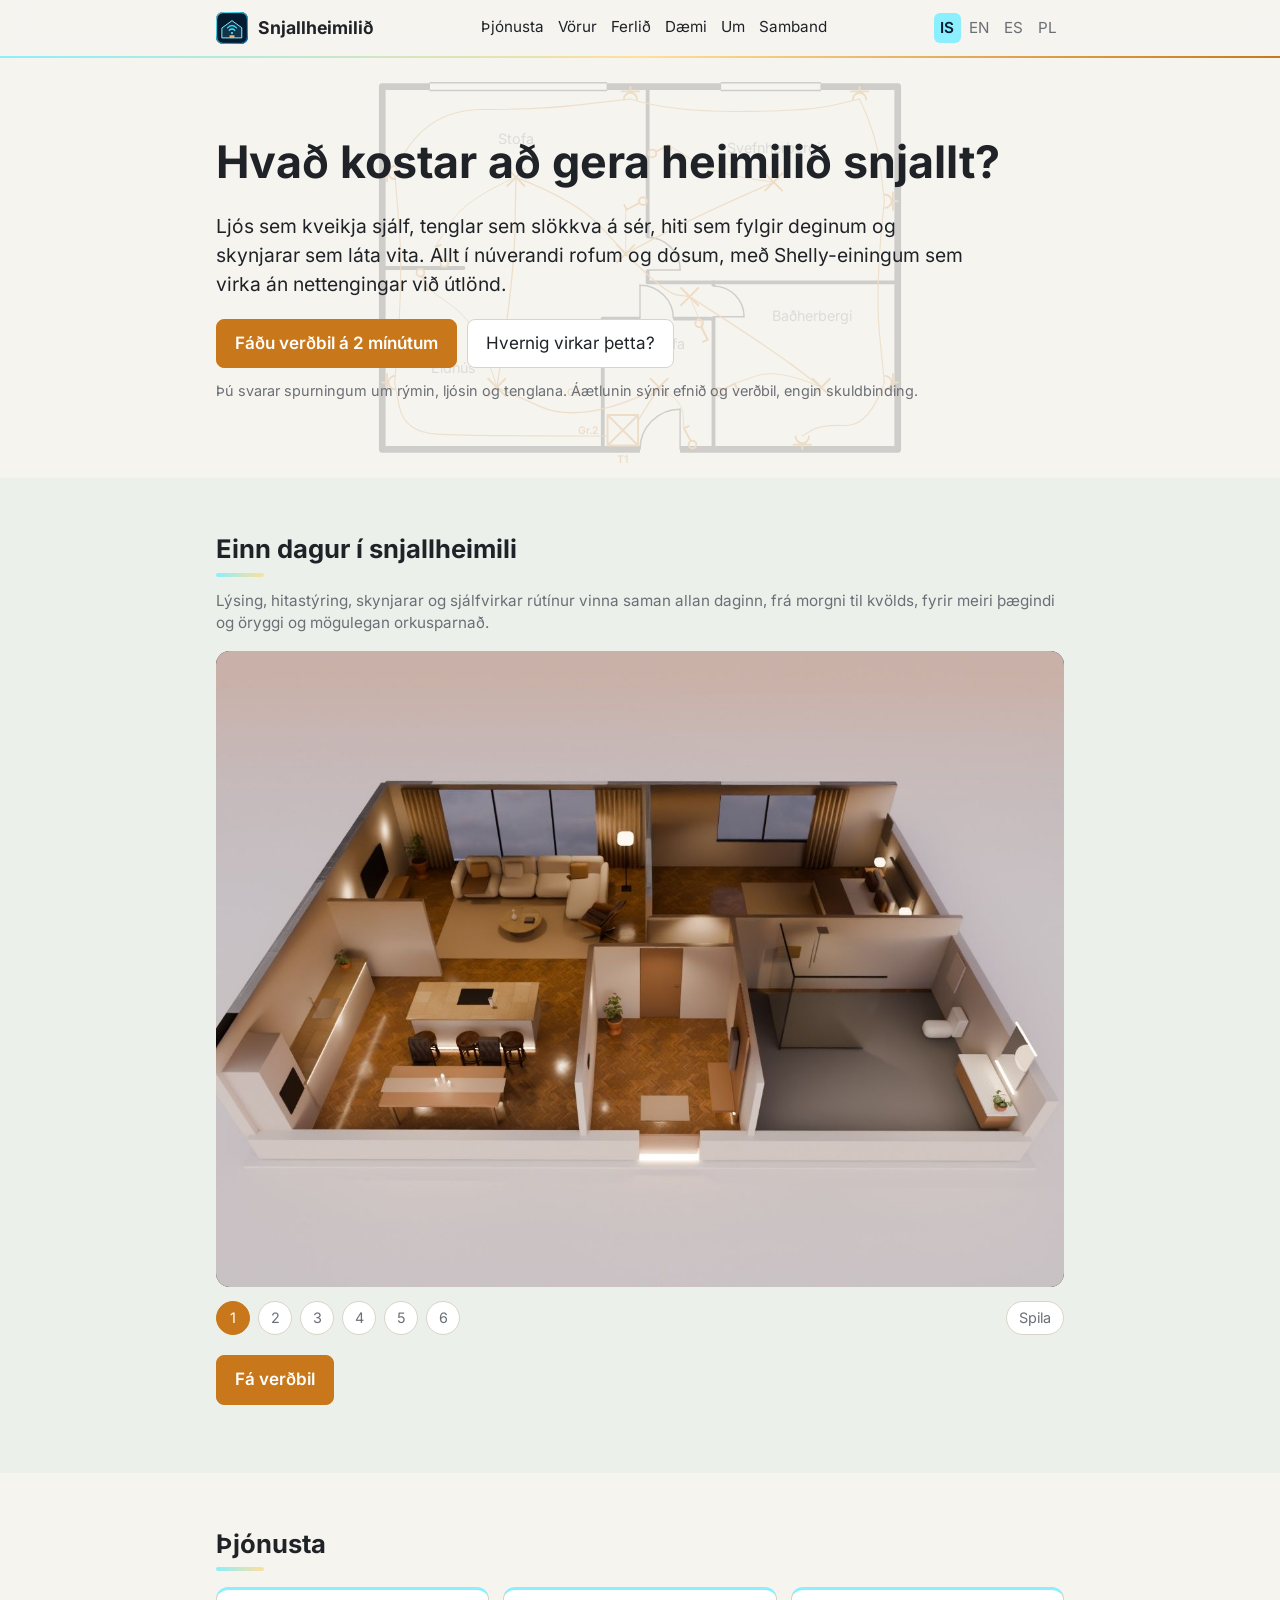
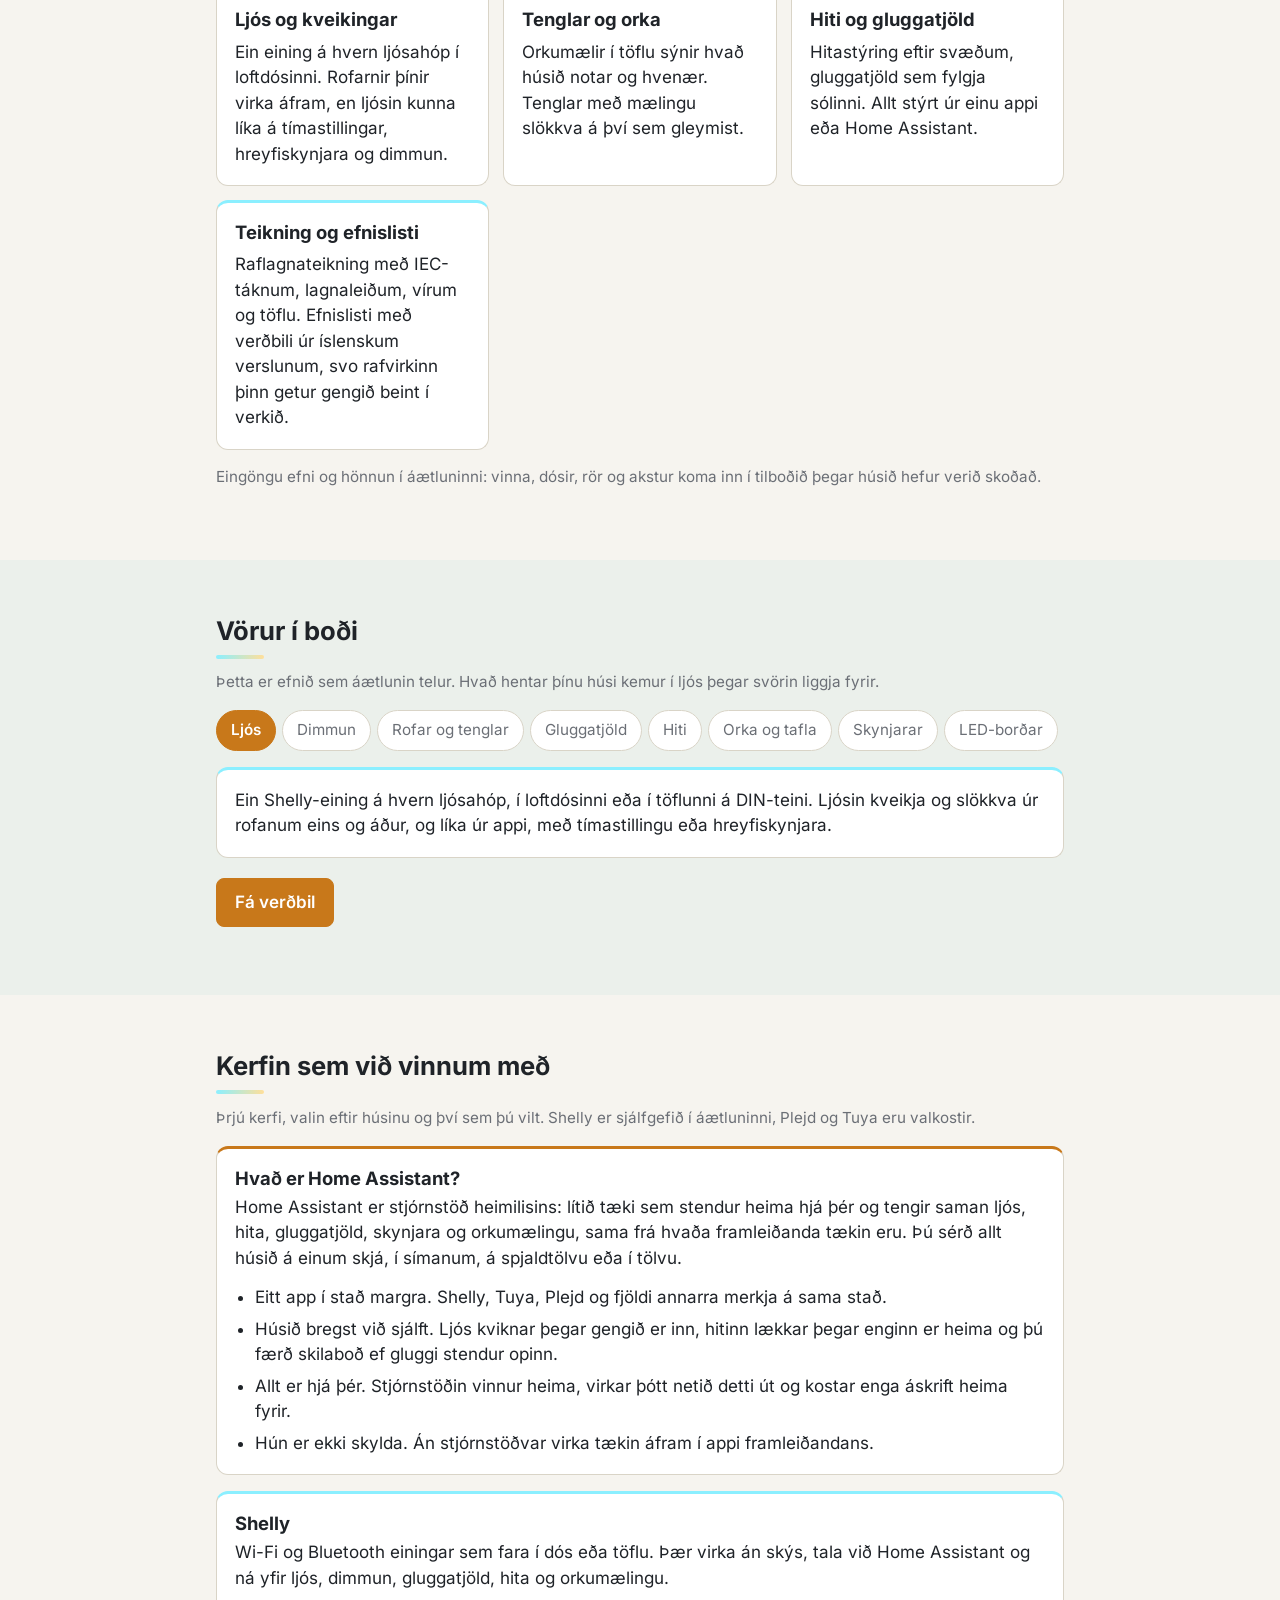
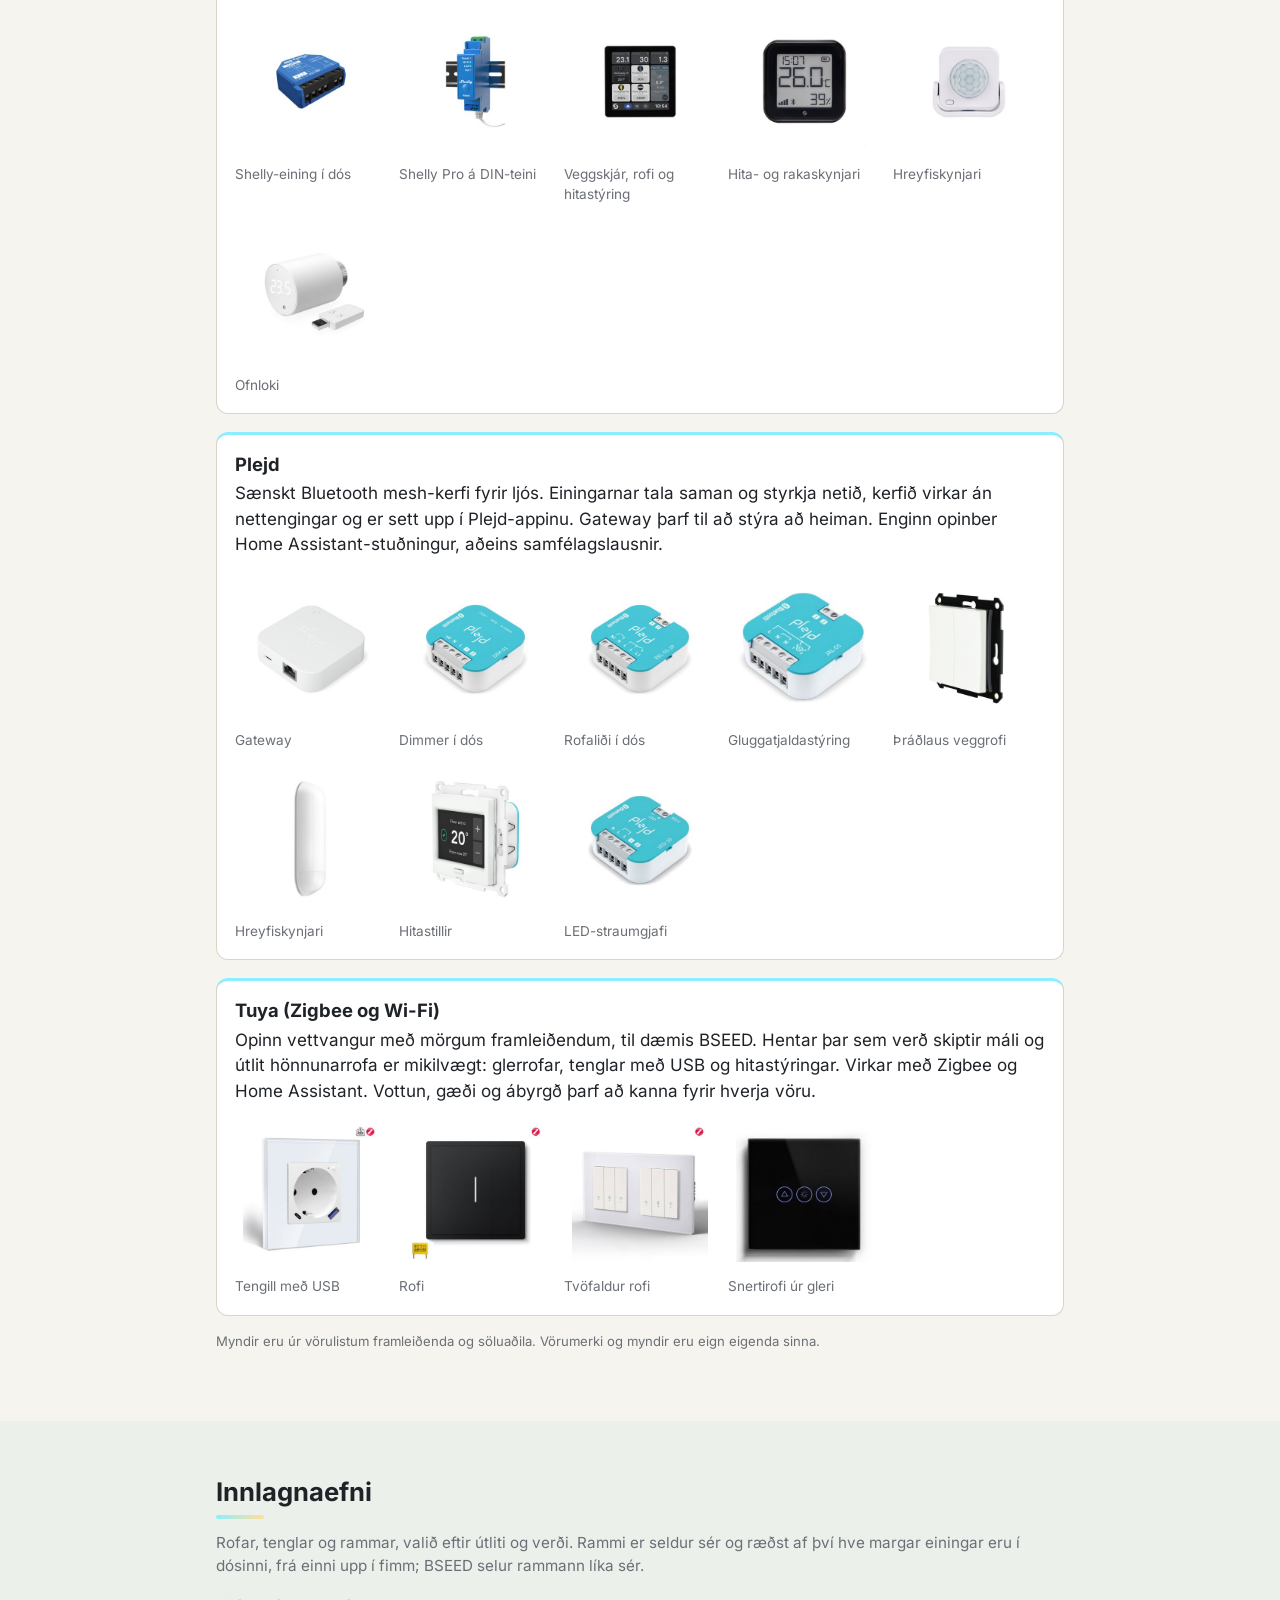
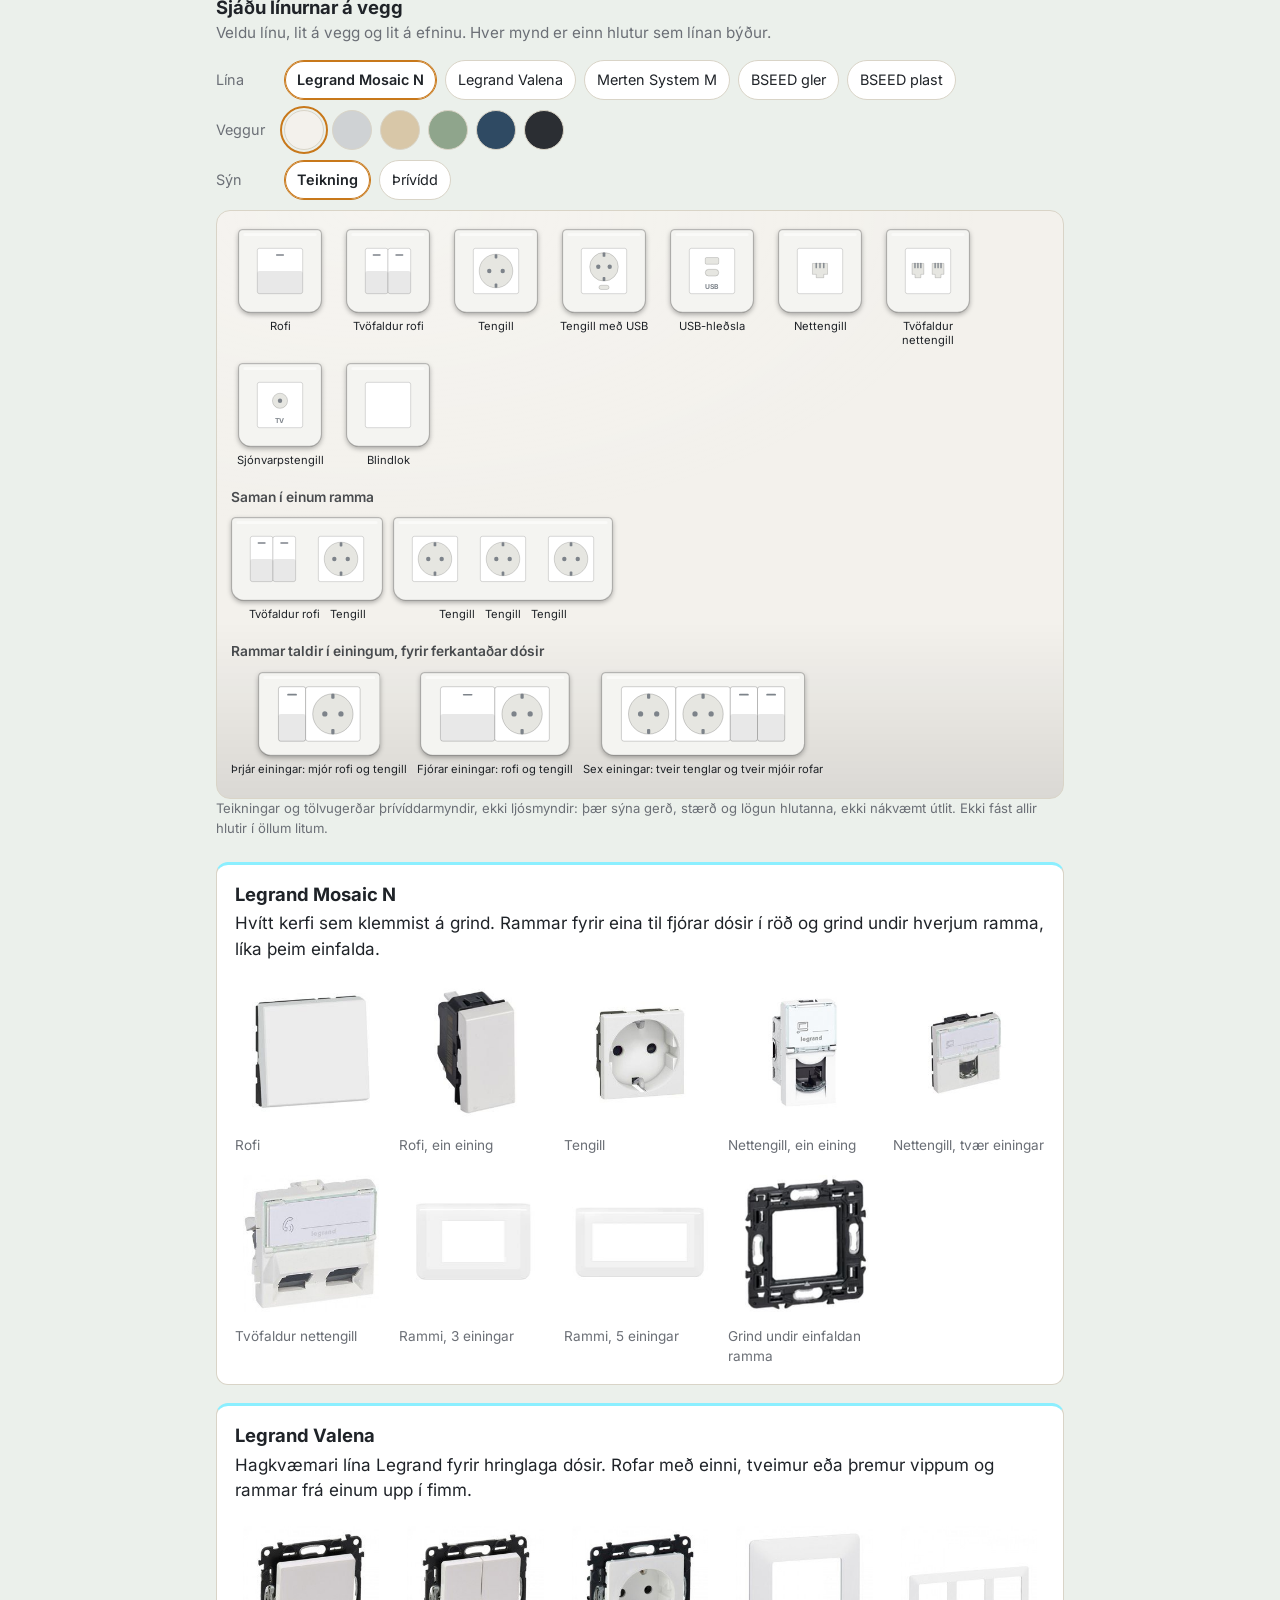
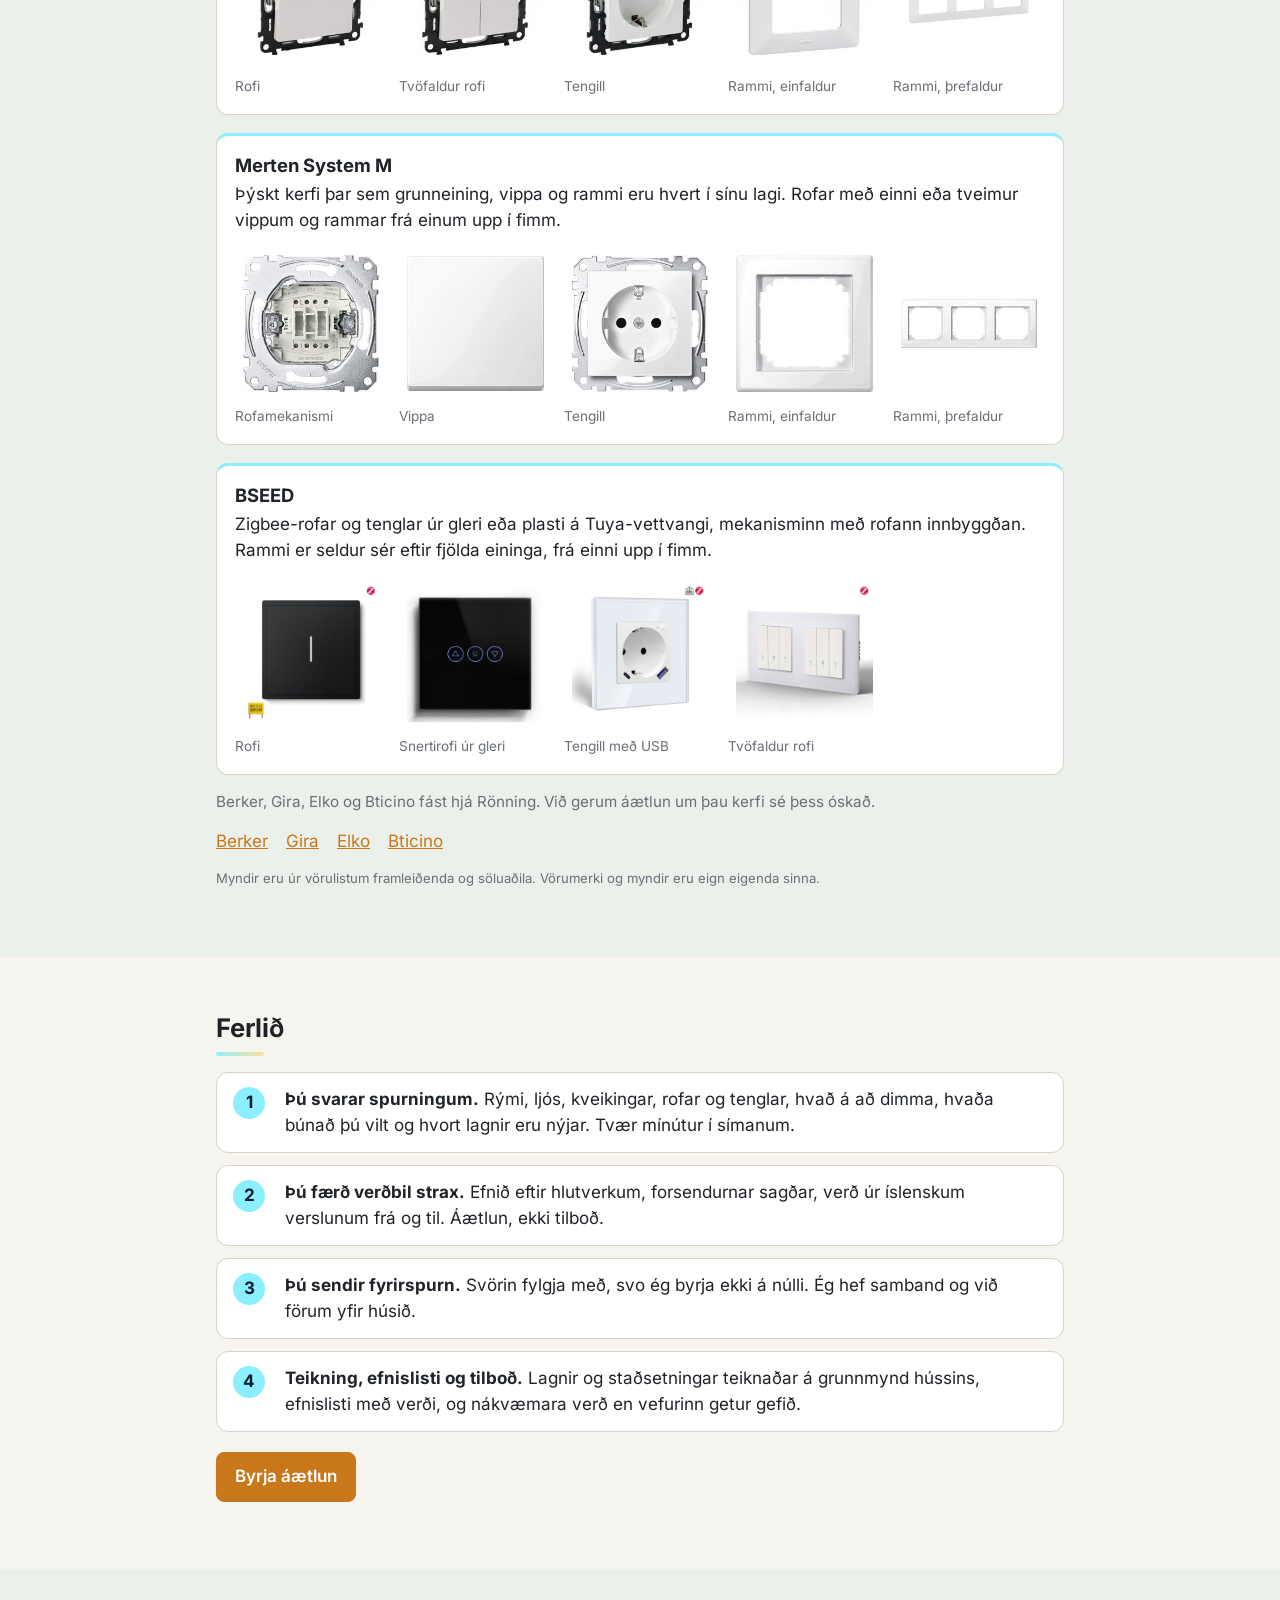
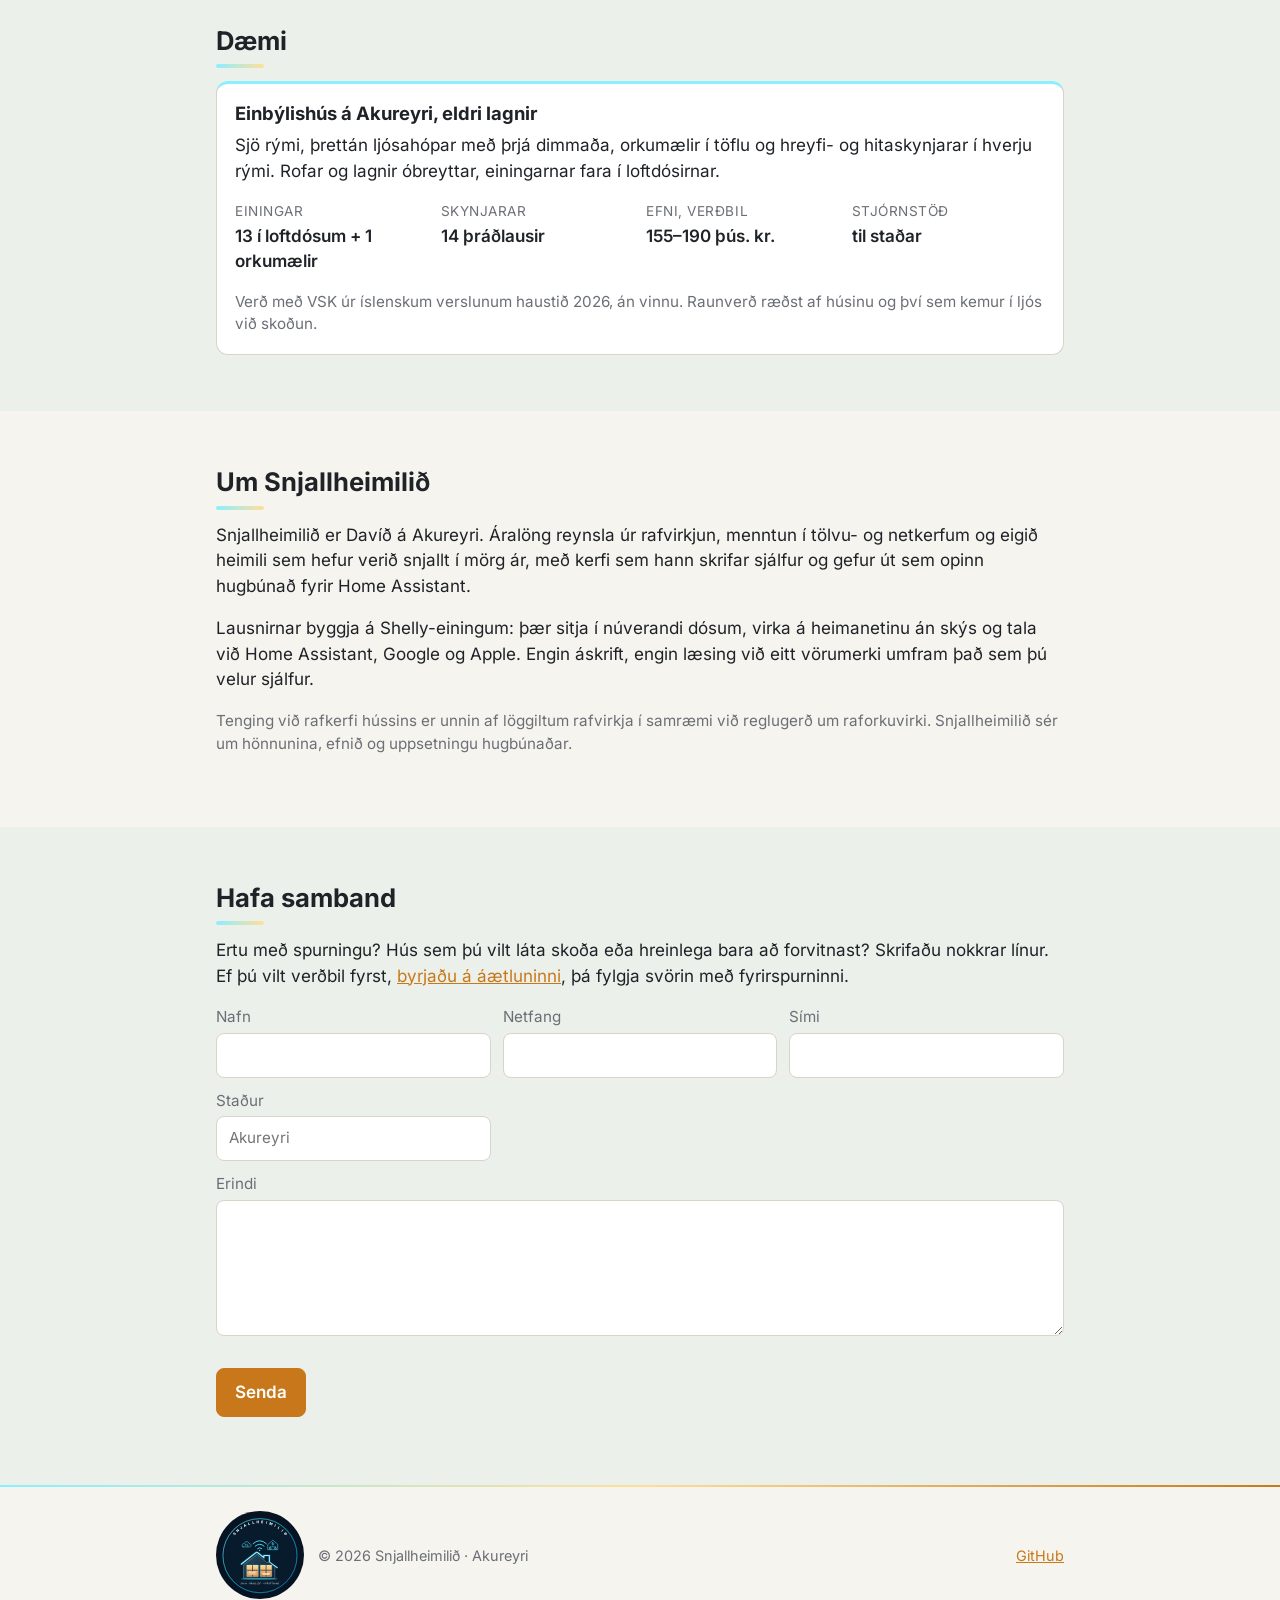
==== index.html @ 7b97df26 "Merge pull request #3 from TheIcelandicguy/feat/home-assistant-og-linur Home Assistant in plain term" ====
<!doctype html>
<html lang="is">
<head>
<meta charset="utf-8">
<meta name="viewport" content="width=device-width, initial-scale=1, viewport-fit=cover">
<title>Snjallheimilið – snjallvæðing heimila á Akureyri</title>
<meta name="description" content="Snjallheimilið: ljós, tenglar, hiti og skynjarar sem vinna saman. Svaraðu nokkrum spurningum og fáðu verðbil á efninu strax; teikning, efnislisti og tilboð á eftir.">
<meta property="og:title" content="Snjallheimilið">
<meta property="og:description" content="Hvað kostar að gera heimilið snjallt? Fáðu verðbil á efninu á tveimur mínútum.">
<meta property="og:type" content="website">
<link rel="alternate" hreflang="is" href="https://xn--snjallheimili-gkb.is/">
<link rel="alternate" hreflang="en" href="https://xn--snjallheimili-gkb.is/en/">
<link rel="alternate" hreflang="es" href="https://xn--snjallheimili-gkb.is/es/">
<link rel="alternate" hreflang="pl" href="https://xn--snjallheimili-gkb.is/pl/">
<link rel="alternate" hreflang="x-default" href="https://xn--snjallheimili-gkb.is/">
<link rel="icon" href="favicon.svg" type="image/svg+xml">
<link rel="apple-touch-icon" href="img/apple-touch-icon.png">
<link rel="preload" href="fonts/inter.woff2" as="font" type="font/woff2" crossorigin>
<link rel="stylesheet" href="site.css">
</head>
<body>
<header class="top">
  <div class="wrap bar">
    <a class="brand" href="#"><img src="favicon.svg" width="32" height="32" alt="">Snjallheimilið</a>
    <nav>
      <a href="#thjonusta">Þjónusta</a>
      <a href="#vorur">Vörur</a>
      <a href="#ferli">Ferlið</a>
      <a href="#daemi">Dæmi</a>
      <a href="#um">Um</a>
      <a href="#samband">Samband</a>
    </nav>
    <nav class="lang" aria-label="Tungumál"><a href="./" lang="is" title="Íslenska">IS</a><a href="en/" lang="en" title="English">EN</a><a href="es/" lang="es" title="Español">ES</a><a href="pl/" lang="pl" title="Polski">PL</a></nav>
  </div>
</header>

<main>
<section class="hero">
  <svg class="intro" viewBox="0 0 600 440" preserveAspectRatio="xMidYMid meet" aria-hidden="true" focusable="false">
    <path class="w o" d="M30 30H570V410H30Z"/>
    <path class="w i" d="M308 30V235"/>
    <path class="w i" d="M308 235H570"/>
    <path class="w i" d="M30 220H115"/>
    <path class="w i" d="M261 410V273"/>
    <path class="w i" d="M261 273H377"/>
    <path class="w i" d="M377 410V235"/>
    <path class="cut" d="M80 30H265"/>
    <path class="win" d="M80 26H265M80 34H265"/>
    <path class="cut" d="M385 30H489"/>
    <path class="win" d="M385 26H489M385 34H489"/>
    <path class="cut" d="M300 410H342"/>
    <path class="door" d="M342 410V368"/>
    <path class="door" d="M342 368A42 42 0 0 0 300 410"/>
    <path class="cut" d="M300 273H335"/>
    <path class="door" d="M300 273V238"/>
    <path class="door" d="M300 238A35 35 0 0 1 335 273"/>
    <path class="cut" d="M308 188V222"/>
    <path class="door" d="M308 222H342"/>
    <path class="door" d="M342 222A34 34 0 0 0 308 188"/>
    <path class="cut" d="M377 239V271"/>
    <path class="door" d="M377 271H409"/>
    <path class="door" d="M409 271A32 32 0 0 0 377 239"/>
    <text class="rn" x="170" y="90">Stofa</text>
    <text class="rn" x="105" y="330">Eldhús</text>
    <text class="rn" x="440" y="100">Svefnherbergi</text>
    <text class="rn" x="480" y="275">Baðherbergi</text>
    <text class="rn" x="318" y="305">Forstofa</text>
    <path class="e" d="M266 374H298V406H266ZM266 374L298 406M298 374L266 406"/>
    <text class="gr" x="282" y="424">T1</text>
    <text class="gr" x="232" y="354">Gr.1</text>
    <path class="run" d="M298 380Q306 366 313 356L320 345"/>
    <path class="e" d="M311 336L329 354M329 336L311 354"/>
    <path class="run s" d="M320 345Q344 358 345 372L346 387"/>
    <path class="e" d="M355 405m-4.05 0a4.05 4.05 0 1 0 8.1 0a4.05 4.05 0 1 0 -8.1 0M353.2 401.4L346.0 387.9L350.9 385.6"/>
    <path class="run" d="M320 345Q240 385 195 365L150 345"/>
    <path class="e" d="M141 336L159 354M159 336L141 354"/>
    <path class="run s" d="M150 345Q132 281 106 262L79 242"/>
    <path class="e" d="M70 225m-4.05 0a4.05 4.05 0 1 0 8.1 0a4.05 4.05 0 1 0 -8.1 0M71.8 228.6L79.0 242.1L74.0 244.3"/>
    <path class="run" d="M150 345Q168 235 169 180L170 125"/>
    <path class="e" d="M161 116L179 134M179 116L161 134"/>
    <path class="run s" d="M170 125Q117 148 102 172L86 197"/>
    <path class="e" d="M95 215m-4.05 0a4.05 4.05 0 1 0 8.1 0a4.05 4.05 0 1 0 -8.1 0M93.2 211.4L86.0 197.9L91.0 195.7"/>
    <path class="run" d="M170 125Q235 150 260 178L285 205"/>
    <path class="e" d="M276 196L294 214M294 196L276 214"/>
    <path class="run s" d="M285 205L285 159"/>
    <path class="e" d="M303 150m-4.05 0a4.05 4.05 0 1 0 8.1 0a4.05 4.05 0 1 0 -8.1 0M299.4 151.8L285.9 159.0L283.6 154.1"/>
    <path class="run" d="M285 205Q335 178 365 164Q395 150 418 140L440 130"/>
    <path class="e" d="M431 121L449 139M449 121L431 139"/>
    <path class="run s" d="M440 130Q380 123 355 107L330 91"/>
    <path class="e" d="M313 100m-4.05 0a4.05 4.05 0 1 0 8.1 0a4.05 4.05 0 1 0 -8.1 0M316.6 98.2L330.1 91.0L332.4 96.0"/>
    <path class="run" d="M285 205Q325 245 338 248L352 250"/>
    <path class="e" d="M343 241L361 259M361 241L343 259"/>
    <path class="run s" d="M352 250L371 295"/>
    <path class="e" d="M362 278m-4.05 0a4.05 4.05 0 1 0 8.1 0a4.05 4.05 0 1 0 -8.1 0M363.8 281.6L371.0 295.1L366.1 297.4"/>
    <path class="run" d="M352 250Q430 300 460 322L490 345"/>
    <path class="e" d="M481 336L499 354M499 336L481 354"/>
    <path class="run s" d="M490 345Q445 325 422 333L399 341"/>
    <path class="e" d="M382 350m-4.05 0a4.05 4.05 0 1 0 8.1 0a4.05 4.05 0 1 0 -8.1 0M385.6 348.2L399.1 341.0L401.4 345.9"/>
    <text class="gr" x="246" y="394">Gr.2</text>
    <path class="run k" d="M266 396Q120 396 87 394Q54 392 48 366L43 340"/>
    <path class="e" d="M30 340L35 340M35.0 330.9L35.0 349.1M43.4 333.0A7 7 0 0 0 43.4 347.0"/>
    <path class="run k" d="M43 340Q52 240 48 180L43 120"/>
    <path class="e" d="M30 120L35 120M35.0 110.9L35.0 129.1M43.4 113.0A7 7 0 0 0 43.4 127.0"/>
    <path class="run k" d="M43 120Q70 54 135 54Q200 54 245 48L290 43"/>
    <path class="e" d="M290 30L290 35M299.1 35.0L280.9 35.0M297.0 43.4A7 7 0 0 0 283.0 43.4"/>
    <path class="run k" d="M290 43Q330 56 400 56Q470 56 500 50L530 43"/>
    <path class="e" d="M530 30L530 35M539.1 35.0L520.9 35.0M537.0 43.4A7 7 0 0 0 523.0 43.4"/>
    <path class="run k" d="M530 43Q548 80 552 115L556 150"/>
    <path class="e" d="M570 150L565 150M565.0 159.1L565.0 140.9M556.6 157.0A7 7 0 0 0 556.6 143.0"/>
    <path class="run k" d="M556 150Q546 240 551 290L556 340"/>
    <path class="e" d="M570 340L565 340M565.0 349.1L565.0 330.9M556.6 347.0A7 7 0 0 0 556.6 333.0"/>
    <path class="run k" d="M556 340Q540 386 515 385Q490 384 480 390L470 396"/>
    <path class="e" d="M470 410L470 405M460.9 405.0L479.1 405.0M463.0 396.6A7 7 0 0 0 477.0 396.6"/>
  </svg>
  <div class="wrap">
    <h1>Hvað kostar að gera heimilið snjallt?</h1>
    <p class="lede">Ljós sem kveikja sjálf, tenglar sem slökkva á sér, hiti sem fylgir deginum og skynjarar sem láta vita. Allt í núverandi rofum og dósum, með Shelly-einingum sem virka án nettengingar við útlönd.</p>
    <div class="cta">
      <a class="btn primary" data-aetlun href="#">Fáðu verðbil á 2 mínútum</a>
      <a class="btn" href="#dagur">Hvernig virkar þetta?</a>
    </div>
    <p class="fine">Þú svarar spurningum um rýmin, ljósin og tenglana. Áætlunin sýnir efnið og verðbil, engin skuldbinding.</p>
  </div>
</section>

<section id="dagur" class="alt">
  <div class="wrap">
    <h2>Einn dagur í snjallheimili</h2>
    <p class="muted">Lýsing, hitastýring, skynjarar og sjálfvirkar rútínur vinna saman allan daginn, frá morgni til kvölds, fyrir meiri þægindi og öryggi og mögulegan orkusparnað.</p>
    <div class="dagur">
      <video src="video/einn-dagur.mp4" poster="img/einn-dagur.jpg" width="1280" height="960" muted playsinline loop preload="metadata" aria-label="Stutt mynd af einum degi í snjallheimili: vekjaraklukkan hringir og ljósið í eldhúsinu kviknar, öll ljós slokkna þegar farið er út, gólfhitinn heldur hitanum í kuldanum, ljósin kvikna þegar komið er heim, stofan dimmast um kvöldið og vatnsskynjarinn vakir um nóttina."></video>
      <p class="dline" hidden><b></b> <span></span></p>
      <div class="dots" aria-label="Senur">
        <button type="button" data-go="0" aria-label="Vekjaraklukkan hringir">1</button><button type="button" data-go="13" aria-label="Farið út">2</button><button type="button" data-go="26" aria-label="Enginn heima">3</button><button type="button" data-go="36" aria-label="Komið heim">4</button><button type="button" data-go="46" aria-label="Kvöldið kemur">5</button><button type="button" data-go="55" aria-label="Nóttin">6</button>
        <button type="button" class="play" data-play>Spila</button>
      </div>
    </div>
    <div class="cta"><a class="btn primary" data-aetlun href="#">Fá verðbil</a></div>
  </div>
</section>

<section id="thjonusta">
  <div class="wrap">
    <h2>Þjónusta</h2>
    <div class="cards">
      <article class="card">
        <h3>Ljós og kveikingar</h3>
        <p>Ein eining á hvern ljósahóp í loftdósinni. Rofarnir þínir virka áfram, en ljósin kunna líka á tímastillingar, hreyfiskynjara og dimmun.</p>
      </article>
      <article class="card">
        <h3>Tenglar og orka</h3>
        <p>Orkumælir í töflu sýnir hvað húsið notar og hvenær. Tenglar með mælingu slökkva á því sem gleymist.</p>
      </article>
      <article class="card">
        <h3>Hiti og gluggatjöld</h3>
        <p>Hitastýring eftir svæðum, gluggatjöld sem fylgja sólinni. Allt stýrt úr einu appi eða Home Assistant.</p>
      </article>
      <article class="card">
        <h3>Teikning og efnislisti</h3>
        <p>Raflagnateikning með IEC-táknum, lagnaleiðum, vírum og töflu. Efnislisti með verðbili úr íslenskum verslunum, svo rafvirkinn þinn getur gengið beint í verkið.</p>
      </article>
    </div>
    <p class="muted">Eingöngu efni og hönnun í áætluninni: vinna, dósir, rör og akstur koma inn í tilboðið þegar húsið hefur verið skoðað.</p>
  </div>
</section>

<section id="vorur" class="alt">
  <div class="wrap">
    <h2>Vörur í boði</h2>
    <p class="muted">Þetta er efnið sem áætlunin telur. Hvað hentar þínu húsi kemur í ljós þegar svörin liggja fyrir.</p>
    <div class="vtabs">
      <div class="tablist" role="tablist" aria-label="Vöruflokkar"><button type="button" role="tab" id="t-ljos" aria-controls="p-ljos" aria-selected="true">Ljós</button><button type="button" role="tab" id="t-dimmun" aria-controls="p-dimmun">Dimmun</button><button type="button" role="tab" id="t-rofar" aria-controls="p-rofar">Rofar og tenglar</button><button type="button" role="tab" id="t-gluggatjold" aria-controls="p-gluggatjold">Gluggatjöld</button><button type="button" role="tab" id="t-hiti" aria-controls="p-hiti">Hiti</button><button type="button" role="tab" id="t-orka" aria-controls="p-orka">Orka og tafla</button><button type="button" role="tab" id="t-skynjarar" aria-controls="p-skynjarar">Skynjarar</button><button type="button" role="tab" id="t-led" aria-controls="p-led">LED-borðar</button><button type="button" role="tab" id="t-stjorn" aria-controls="p-stjorn">Stjórnstöð</button></div>
      <div role="tabpanel" id="p-ljos" aria-labelledby="t-ljos" class="panel"><p>Ein Shelly-eining á hvern ljósahóp, í loftdósinni eða í töflunni á DIN-teini. Ljósin kveikja og slökkva úr rofanum eins og áður, og líka úr appi, með tímastillingu eða hreyfiskynjara.</p></div>
      <div role="tabpanel" id="p-dimmun" aria-labelledby="t-dimmun" class="panel"><p>Dimmer fyrir hvern dimmaðan ljósahóp, í loftdósinni, eða í töflunni þar sem tveir hópar deila einni einingu. Venjulegur vippurofi kveikir og slekkur aðeins, svo á dimmuðum hópum kemur þrýstirofi með gorm: haldið inni dimmar.</p></div>
      <div role="tabpanel" id="p-rofar" aria-labelledby="t-rofar" class="panel"><p>Núverandi rofar og tenglar eru notaðir áfram þar sem það hentar. Nýir rofar og tenglar eru vandaðir hönnunarrofar með vippu og ramma. Þráðlaus hnappur eða Shelly i4 í rofadósinni kveikir án aukavírs.</p></div>
      <div role="tabpanel" id="p-gluggatjold" aria-labelledby="t-gluggatjold" class="panel"><p>Ein eining á hvern glugga með mótor. Tjöldin hreyfast eftir tíma eða senu og má líka stjórna í appinu.</p></div>
      <div role="tabpanel" id="p-hiti" aria-labelledby="t-hiti" class="panel"><p>Ein eining á hvert hitasvæði, ofna eða gólfhita, og hitastýring á hverju svæði: Bluetooth hita- og rakaskynjari, eða Shelly-skjár á vegg sem er bæði rofi og hitastýring.</p></div>
      <div role="tabpanel" id="p-orka" aria-labelledby="t-orka" class="panel"><p>Orkumælir í töflu sýnir notkun hússins. Í töflunni geta líka verið Shelly Pro-einingar á DIN-teini og snjöll sjálfvör, sem má slökkva á úr fjarska og sýna álagið. Eitt sjálfvar er talið á hverja grein.</p></div>
      <div role="tabpanel" id="p-skynjarar" aria-labelledby="t-skynjarar" class="panel"><p>Hreyfi-, hita- og rakaskynjarar í rýmum og skynjarar á útihurðum. Þeir eru þráðlausir, tala Bluetooth við næstu Shelly-einingu eða Bluetooth-gátt.</p></div>
      <div role="tabpanel" id="p-led" aria-labelledby="t-led" class="panel"><p>COB-borðar í RGB, RGB með stillanlegu hvítu eða stillanlegu hvítu (CCT), með spenni og stýringu sem ræður við litina. Borðarnir eru teiknaðir sem línuleg ljós á grunnmyndinni og taldir á metra.</p></div>
      <div role="tabpanel" id="p-stjorn" aria-labelledby="t-stjorn" class="panel"><p>Home Assistant, ýmist sem lítil stjórnstöð eða lítil tölva, ef þú vilt allt á einum stað. Án stjórnstöðvar virka einingarnar í Shelly-appinu.</p></div>
    </div>
    <div class="cta"><a class="btn primary" data-aetlun href="#">Fá verðbil</a></div>
  </div>
</section>

<section id="kerfi">
  <div class="wrap">
    <h2>Kerfin sem við vinnum með</h2>
    <p class="muted">Þrjú kerfi, valin eftir húsinu og því sem þú vilt. Shelly er sjálfgefið í áætluninni, Plejd og Tuya eru valkostir.</p>
    <div class="sys ha" id="home-assistant"><h3>Hvað er Home Assistant?</h3><p>Home Assistant er stjórnstöð heimilisins: lítið tæki sem stendur heima hjá þér og tengir saman ljós, hita, gluggatjöld, skynjara og orkumælingu, sama frá hvaða framleiðanda tækin eru. Þú sérð allt húsið á einum skjá, í símanum, á spjaldtölvu eða í tölvu.</p><ul class="points"><li>Eitt app í stað margra. Shelly, Tuya, Plejd og fjöldi annarra merkja á sama stað.</li><li>Húsið bregst við sjálft. Ljós kviknar þegar gengið er inn, hitinn lækkar þegar enginn er heima og þú færð skilaboð ef gluggi stendur opinn.</li><li>Allt er hjá þér. Stjórnstöðin vinnur heima, virkar þótt netið detti út og kostar enga áskrift heima fyrir.</li><li>Hún er ekki skylda. Án stjórnstöðvar virka tækin áfram í appi framleiðandans.</li></ul></div>
    <div class="systems">
    <div class="sys"><h3>Shelly</h3><p>Wi-Fi og Bluetooth einingar sem fara í dós eða töflu. Þær virka án skýs, tala við Home Assistant og ná yfir ljós, dimmun, gluggatjöld, hita og orkumælingu.</p><div class="pgrid"><figure class="pfig"><div class="pimg"><img src="img/products/shelly/relay.jpg" width="180" height="180" loading="lazy" alt="Shelly-eining í dós"></div><figcaption>Shelly-eining í dós</figcaption></figure><figure class="pfig"><div class="pimg"><img src="img/products/shelly/pro.jpg" width="180" height="180" loading="lazy" alt="Shelly Pro á DIN-teini"></div><figcaption>Shelly Pro á DIN-teini</figcaption></figure><figure class="pfig"><div class="pimg"><img src="img/products/shelly/display.jpg" width="180" height="180" loading="lazy" alt="Veggskjár, rofi og hitastýring"></div><figcaption>Veggskjár, rofi og hitastýring</figcaption></figure><figure class="pfig"><div class="pimg"><img src="img/products/shelly/ht.jpg" width="180" height="180" loading="lazy" alt="Hita- og rakaskynjari"></div><figcaption>Hita- og rakaskynjari</figcaption></figure><figure class="pfig"><div class="pimg"><img src="img/products/shelly/motion.jpg" width="180" height="180" loading="lazy" alt="Hreyfiskynjari"></div><figcaption>Hreyfiskynjari</figcaption></figure><figure class="pfig"><div class="pimg"><img src="img/products/shelly/trv.jpg" width="180" height="180" loading="lazy" alt="Ofnloki"></div><figcaption>Ofnloki</figcaption></figure></div></div>
    <div class="sys"><h3>Plejd</h3><p>Sænskt Bluetooth mesh-kerfi fyrir ljós. Einingarnar tala saman og styrkja netið, kerfið virkar án nettengingar og er sett upp í Plejd-appinu. Gateway þarf til að stýra að heiman. Enginn opinber Home Assistant-stuðningur, aðeins samfélagslausnir.</p><div class="pgrid"><figure class="pfig"><div class="pimg"><img src="img/products/plejd/gwy.jpg" width="180" height="180" loading="lazy" alt="Gateway"></div><figcaption>Gateway</figcaption></figure><figure class="pfig"><div class="pimg"><img src="img/products/plejd/dim.jpg" width="180" height="180" loading="lazy" alt="Dimmer í dós"></div><figcaption>Dimmer í dós</figcaption></figure><figure class="pfig"><div class="pimg"><img src="img/products/plejd/rel.jpg" width="180" height="180" loading="lazy" alt="Rofaliði í dós"></div><figcaption>Rofaliði í dós</figcaption></figure><figure class="pfig"><div class="pimg"><img src="img/products/plejd/jal.jpg" width="180" height="180" loading="lazy" alt="Gluggatjaldastýring"></div><figcaption>Gluggatjaldastýring</figcaption></figure><figure class="pfig"><div class="pimg"><img src="img/products/plejd/wph.jpg" width="180" height="180" loading="lazy" alt="Þráðlaus veggrofi"></div><figcaption>Þráðlaus veggrofi</figcaption></figure><figure class="pfig"><div class="pimg"><img src="img/products/plejd/wms.jpg" width="180" height="180" loading="lazy" alt="Hreyfiskynjari"></div><figcaption>Hreyfiskynjari</figcaption></figure><figure class="pfig"><div class="pimg"><img src="img/products/plejd/trm.jpg" width="180" height="180" loading="lazy" alt="Hitastillir"></div><figcaption>Hitastillir</figcaption></figure><figure class="pfig"><div class="pimg"><img src="img/products/plejd/led.jpg" width="180" height="180" loading="lazy" alt="LED-straumgjafi"></div><figcaption>LED-straumgjafi</figcaption></figure></div></div>
    <div class="sys"><h3>Tuya (Zigbee og Wi-Fi)</h3><p>Opinn vettvangur með mörgum framleiðendum, til dæmis BSEED. Hentar þar sem verð skiptir máli og útlit hönnunarrofa er mikilvægt: glerrofar, tenglar með USB og hitastýringar. Virkar með Zigbee og Home Assistant. Vottun, gæði og ábyrgð þarf að kanna fyrir hverja vöru.</p><div class="pgrid"><figure class="pfig"><div class="pimg"><img src="img/products/tuya/socket.jpg" width="180" height="180" loading="lazy" alt="Tengill með USB"></div><figcaption>Tengill með USB</figcaption></figure><figure class="pfig"><div class="pimg"><img src="img/products/tuya/touch.jpg" width="180" height="180" loading="lazy" alt="Rofi"></div><figcaption>Rofi</figcaption></figure><figure class="pfig"><div class="pimg"><img src="img/products/tuya/curtain.jpg" width="180" height="180" loading="lazy" alt="Tvöfaldur rofi"></div><figcaption>Tvöfaldur rofi</figcaption></figure><figure class="pfig"><div class="pimg"><img src="img/products/tuya/dim.jpg" width="180" height="180" loading="lazy" alt="Snertirofi úr gleri"></div><figcaption>Snertirofi úr gleri</figcaption></figure></div></div>
    </div>
    <p class="muted small">Myndir eru úr vörulistum framleiðenda og söluaðila. Vörumerki og myndir eru eign eigenda sinna.</p>
  </div>
</section>

<section id="innlagnaefni" class="alt">
  <div class="wrap">
    <h2>Innlagnaefni</h2>
    <p class="muted">Rofar, tenglar og rammar, valið eftir útliti og verði. Rammi er seldur sér og ræðst af því hve margar einingar eru í dósinni, frá einni upp í fimm; BSEED selur rammann líka sér.</p>
    <!-- lines-view:start (written by tools/lines_view.py, do not edit by hand) -->
    <div class="lv" data-line="mosaic" data-fit="white">
      <h3>Sjáðu línurnar á vegg</h3><p class="muted">Veldu línu, lit á vegg og lit á efninu. Hver mynd er einn hlutur sem línan býður.</p>
      <div class="lv-bar"><span class="lv-lab">Lína</span><button type="button" class="lv-tab" data-line="mosaic" data-fits="white" aria-pressed="true">Legrand Mosaic N</button><button type="button" class="lv-tab" data-line="valena" data-fits="white" aria-pressed="false">Legrand Valena</button><button type="button" class="lv-tab" data-line="merten" data-fits="white" aria-pressed="false">Merten System M</button><button type="button" class="lv-tab" data-line="bseed_glass" data-fits="white black grey gold" aria-pressed="false">BSEED gler</button><button type="button" class="lv-tab" data-line="bseed_plastic" data-fits="white black grey gold" aria-pressed="false">BSEED plast</button></div>
      <div class="lv-bar"><span class="lv-lab">Veggur</span><button type="button" class="lv-sw" data-wall="#f3f1ec" style="--c:#f3f1ec" aria-label="Hvítur veggur" title="Hvítur veggur" aria-pressed="true"></button><button type="button" class="lv-sw" data-wall="#cfd2d4" style="--c:#cfd2d4" aria-label="Ljósgrár veggur" title="Ljósgrár veggur" aria-pressed="false"></button><button type="button" class="lv-sw" data-wall="#d8c7a8" style="--c:#d8c7a8" aria-label="Sandlitaður veggur" title="Sandlitaður veggur" aria-pressed="false"></button><button type="button" class="lv-sw" data-wall="#8fa58c" style="--c:#8fa58c" aria-label="Grænn veggur" title="Grænn veggur" aria-pressed="false"></button><button type="button" class="lv-sw" data-wall="#2f4a63" style="--c:#2f4a63" aria-label="Blár veggur" title="Blár veggur" aria-pressed="false"></button><button type="button" class="lv-sw" data-wall="#2b2e33" style="--c:#2b2e33" aria-label="Dökkur veggur" title="Dökkur veggur" aria-pressed="false"></button></div>
      <div class="lv-bar lv-fits"><span class="lv-lab">Litur</span><button type="button" class="lv-fit" data-fit="white" aria-pressed="true">Hvítt</button><button type="button" class="lv-fit" data-fit="black" aria-pressed="false">Svart</button><button type="button" class="lv-fit" data-fit="grey" aria-pressed="false">Grátt</button><button type="button" class="lv-fit" data-fit="gold" aria-pressed="false">Gyllt</button></div>
      <div class="lv-bar lv-modes"><span class="lv-lab">Sýn</span><button type="button" class="lv-mode" data-mode="draw" aria-pressed="true">Teikning</button><button type="button" class="lv-mode" data-mode="3d" aria-pressed="false">Þrívídd</button></div>
      <div class="lv-wall">
        <div class="lv-set" data-set="mosaic"><h4>Legrand Mosaic N</h4><figure class="lv-hero"><img alt="Legrand Mosaic N" data-src="img/lines3d/hero-mosaic.webp" width="1400" height="800" decoding="async"><figcaption>Nærmynd, tölvugerð</figcaption></figure><div class="lv-grid"><figure class="lv-fig" style="--n:1"><svg class="lv-svg" viewBox="0 0 74 74" style="--n:1" aria-hidden="true"><path class="plate" d="M4 .5H70A4 4 0 0 1 73.5 4V63A11 11 0 0 1 63 73.5H11A11 11 0 0 1 .5 63V4A4 4 0 0 1 4 .5Z"/><path class="band" d="M6 5H68"/><g transform="translate(7 1)"><g class="cell"><g class="rock"><rect class="k" x="3.0" y="9" width="54.0" height="54" rx="2.5"/><rect class="sh a" x="3.0" y="9" width="54.0" height="27" rx="2.5"/><rect class="sh b" x="3.0" y="36" width="54.0" height="27" rx="2.5"/><line class="i" x1="26.0" y1="17" x2="34.0" y2="17"/></g></g></g></svg><img class="lv-pic" alt="" data-file="sw1" width="424" height="424" style="--k:1.293" decoding="async"><figcaption>Rofi</figcaption></figure><figure class="lv-fig" style="--n:1"><svg class="lv-svg" viewBox="0 0 74 74" style="--n:1" aria-hidden="true"><path class="plate" d="M4 .5H70A4 4 0 0 1 73.5 4V63A11 11 0 0 1 63 73.5H11A11 11 0 0 1 .5 63V4A4 4 0 0 1 4 .5Z"/><path class="band" d="M6 5H68"/><g transform="translate(7 1)"><g class="cell"><g class="rock"><rect class="k" x="3.0" y="9" width="27.0" height="54" rx="2.5"/><rect class="sh a" x="3.0" y="9" width="27.0" height="27" rx="2.5"/><rect class="sh b" x="3.0" y="36" width="27.0" height="27" rx="2.5"/><line class="i" x1="12.5" y1="17" x2="20.5" y2="17"/></g><g class="rock"><rect class="k" x="30.0" y="9" width="27.0" height="54" rx="2.5"/><rect class="sh a" x="30.0" y="9" width="27.0" height="27" rx="2.5"/><rect class="sh b" x="30.0" y="36" width="27.0" height="27" rx="2.5"/><line class="i" x1="39.5" y1="17" x2="47.5" y2="17"/></g></g></g></svg><img class="lv-pic" alt="" data-file="sw2" width="424" height="424" style="--k:1.293" decoding="async"><figcaption>Tvöfaldur rofi</figcaption></figure><figure class="lv-fig" style="--n:1"><svg class="lv-svg" viewBox="0 0 74 74" style="--n:1" aria-hidden="true"><path class="plate" d="M4 .5H70A4 4 0 0 1 73.5 4V63A11 11 0 0 1 63 73.5H11A11 11 0 0 1 .5 63V4A4 4 0 0 1 4 .5Z"/><path class="band" d="M6 5H68"/><g transform="translate(7 1)"><g class="cell"><rect class="k" x="3" y="9" width="54" height="54" rx="2.5"/><circle class="d" cx="30.0" cy="36" r="20"/><circle class="f" cx="22.0" cy="36" r="2.6"/><circle class="f" cx="38.0" cy="36" r="2.6"/><rect class="f" x="28.4" y="16" width="3.2" height="5" rx="1"/><rect class="f" x="28.4" y="51" width="3.2" height="5" rx="1"/></g></g></svg><img class="lv-pic" alt="" data-file="socket" width="424" height="424" style="--k:1.293" decoding="async"><figcaption>Tengill</figcaption></figure><figure class="lv-fig" style="--n:1"><svg class="lv-svg" viewBox="0 0 74 74" style="--n:1" aria-hidden="true"><path class="plate" d="M4 .5H70A4 4 0 0 1 73.5 4V63A11 11 0 0 1 63 73.5H11A11 11 0 0 1 .5 63V4A4 4 0 0 1 4 .5Z"/><path class="band" d="M6 5H68"/><g transform="translate(7 1)"><g class="cell"><rect class="k" x="3" y="9" width="54" height="54" rx="2.5"/><circle class="d" cx="30.0" cy="31" r="17"/><circle class="f" cx="23.2" cy="31" r="2.6"/><circle class="f" cx="36.8" cy="31" r="2.6"/><rect class="f" x="28.4" y="14" width="3.2" height="5" rx="1"/><rect class="f" x="28.4" y="43" width="3.2" height="5" rx="1"/><rect class="d" x="24.0" y="53" width="12" height="5" rx="2.5"/></g></g></svg><img class="lv-pic" alt="" data-file="socket_usb" width="424" height="424" style="--k:1.293" decoding="async"><figcaption>Tengill með USB</figcaption></figure><figure class="lv-fig" style="--n:1"><svg class="lv-svg" viewBox="0 0 74 74" style="--n:1" aria-hidden="true"><path class="plate" d="M4 .5H70A4 4 0 0 1 73.5 4V63A11 11 0 0 1 63 73.5H11A11 11 0 0 1 .5 63V4A4 4 0 0 1 4 .5Z"/><path class="band" d="M6 5H68"/><g transform="translate(7 1)"><g class="cell"><rect class="k" x="3" y="9" width="54" height="54" rx="2.5"/><rect class="d" x="22.0" y="20" width="16" height="8" rx="1.5"/><rect class="d" x="22.0" y="34" width="16" height="8" rx="4"/><text class="f" x="30.0" y="57" text-anchor="middle" font-size="8" font-weight="700">USB</text></g></g></svg><img class="lv-pic" alt="" data-file="usb" width="424" height="424" style="--k:1.293" decoding="async"><figcaption>USB-hleðsla</figcaption></figure><figure class="lv-fig" style="--n:1"><svg class="lv-svg" viewBox="0 0 74 74" style="--n:1" aria-hidden="true"><path class="plate" d="M4 .5H70A4 4 0 0 1 73.5 4V63A11 11 0 0 1 63 73.5H11A11 11 0 0 1 .5 63V4A4 4 0 0 1 4 .5Z"/><path class="band" d="M6 5H68"/><g transform="translate(7 1)"><g class="cell"><rect class="k" x="3" y="9" width="54" height="54" rx="2.5"/><path class="d" d="M21.0 27h18v13h-4.5v4h-9v-4h-4.5z"/><line class="i" x1="25.5" y1="27" x2="25.5" y2="32"/><line class="i" x1="30.0" y1="27" x2="30.0" y2="32"/><line class="i" x1="34.5" y1="27" x2="34.5" y2="32"/></g></g></svg><img class="lv-pic" alt="" data-file="net" width="424" height="424" style="--k:1.293" decoding="async"><figcaption>Nettengill</figcaption></figure><figure class="lv-fig" style="--n:1"><svg class="lv-svg" viewBox="0 0 74 74" style="--n:1" aria-hidden="true"><path class="plate" d="M4 .5H70A4 4 0 0 1 73.5 4V63A11 11 0 0 1 63 73.5H11A11 11 0 0 1 .5 63V4A4 4 0 0 1 4 .5Z"/><path class="band" d="M6 5H68"/><g transform="translate(7 1)"><g class="cell"><rect class="k" x="3" y="9" width="54" height="54" rx="2.5"/><path class="d" d="M11.0 27h14v13h-3.5v4h-7v-4h-3.5z"/><line class="i" x1="14.5" y1="27" x2="14.5" y2="32"/><line class="i" x1="18.0" y1="27" x2="18.0" y2="32"/><line class="i" x1="21.5" y1="27" x2="21.5" y2="32"/><path class="d" d="M35.0 27h14v13h-3.5v4h-7v-4h-3.5z"/><line class="i" x1="38.5" y1="27" x2="38.5" y2="32"/><line class="i" x1="42.0" y1="27" x2="42.0" y2="32"/><line class="i" x1="45.5" y1="27" x2="45.5" y2="32"/></g></g></svg><img class="lv-pic" alt="" data-file="net2" width="424" height="424" style="--k:1.293" decoding="async"><figcaption>Tvöfaldur nettengill</figcaption></figure><figure class="lv-fig" style="--n:1"><svg class="lv-svg" viewBox="0 0 74 74" style="--n:1" aria-hidden="true"><path class="plate" d="M4 .5H70A4 4 0 0 1 73.5 4V63A11 11 0 0 1 63 73.5H11A11 11 0 0 1 .5 63V4A4 4 0 0 1 4 .5Z"/><path class="band" d="M6 5H68"/><g transform="translate(7 1)"><g class="cell"><rect class="k" x="3" y="9" width="54" height="54" rx="2.5"/><circle class="d" cx="30.0" cy="31" r="9"/><circle class="f" cx="30.0" cy="31" r="2.6"/><text class="f" x="30.0" y="57" text-anchor="middle" font-size="8" font-weight="700">TV</text></g></g></svg><img class="lv-pic" alt="" data-file="tv" width="424" height="424" style="--k:1.293" decoding="async"><figcaption>Sjónvarpstengill</figcaption></figure><figure class="lv-fig" style="--n:1"><svg class="lv-svg" viewBox="0 0 74 74" style="--n:1" aria-hidden="true"><path class="plate" d="M4 .5H70A4 4 0 0 1 73.5 4V63A11 11 0 0 1 63 73.5H11A11 11 0 0 1 .5 63V4A4 4 0 0 1 4 .5Z"/><path class="band" d="M6 5H68"/><g transform="translate(7 1)"><g class="cell"><rect class="k" x="3" y="9" width="54" height="54" rx="2.5"/></g></g></svg><img class="lv-pic" alt="" data-file="blank" width="424" height="424" style="--k:1.293" decoding="async"><figcaption>Blindlok</figcaption></figure></div><h5>Saman í einum ramma</h5><div class="lv-grid"><figure class="lv-fig wide" style="--n:2"><svg class="lv-svg" viewBox="0 0 134 74" style="--n:2" aria-hidden="true"><path class="plate" d="M4 .5H130A4 4 0 0 1 133.5 4V63A11 11 0 0 1 123 73.5H11A11 11 0 0 1 .5 63V4A4 4 0 0 1 4 .5Z"/><path class="band" d="M6 5H128"/><g transform="translate(7 1)"><g class="cell"><g class="rock"><rect class="k" x="3.0" y="9" width="27.0" height="54" rx="2.5"/><rect class="sh a" x="3.0" y="9" width="27.0" height="27" rx="2.5"/><rect class="sh b" x="3.0" y="36" width="27.0" height="27" rx="2.5"/><line class="i" x1="12.5" y1="17" x2="20.5" y2="17"/></g><g class="rock"><rect class="k" x="30.0" y="9" width="27.0" height="54" rx="2.5"/><rect class="sh a" x="30.0" y="9" width="27.0" height="27" rx="2.5"/><rect class="sh b" x="30.0" y="36" width="27.0" height="27" rx="2.5"/><line class="i" x1="39.5" y1="17" x2="47.5" y2="17"/></g></g></g><g transform="translate(67 1)"><g class="cell"><rect class="k" x="3" y="9" width="54" height="54" rx="2.5"/><circle class="d" cx="30.0" cy="36" r="20"/><circle class="f" cx="22.0" cy="36" r="2.6"/><circle class="f" cx="38.0" cy="36" r="2.6"/><rect class="f" x="28.4" y="16" width="3.2" height="5" rx="1"/><rect class="f" x="28.4" y="51" width="3.2" height="5" rx="1"/></g></g></svg><img class="lv-pic" alt="" data-file="sw2_socket" width="708" height="424" style="--k:1.157" decoding="async"><figcaption><span>Tvöfaldur rofi</span><span>Tengill</span></figcaption></figure><figure class="lv-fig wide" style="--n:3"><svg class="lv-svg" viewBox="0 0 194 74" style="--n:3" aria-hidden="true"><path class="plate" d="M4 .5H190A4 4 0 0 1 193.5 4V63A11 11 0 0 1 183 73.5H11A11 11 0 0 1 .5 63V4A4 4 0 0 1 4 .5Z"/><path class="band" d="M6 5H188"/><g transform="translate(7 1)"><g class="cell"><rect class="k" x="3" y="9" width="54" height="54" rx="2.5"/><circle class="d" cx="30.0" cy="36" r="20"/><circle class="f" cx="22.0" cy="36" r="2.6"/><circle class="f" cx="38.0" cy="36" r="2.6"/><rect class="f" x="28.4" y="16" width="3.2" height="5" rx="1"/><rect class="f" x="28.4" y="51" width="3.2" height="5" rx="1"/></g></g><g transform="translate(67 1)"><g class="cell"><rect class="k" x="3" y="9" width="54" height="54" rx="2.5"/><circle class="d" cx="30.0" cy="36" r="20"/><circle class="f" cx="22.0" cy="36" r="2.6"/><circle class="f" cx="38.0" cy="36" r="2.6"/><rect class="f" x="28.4" y="16" width="3.2" height="5" rx="1"/><rect class="f" x="28.4" y="51" width="3.2" height="5" rx="1"/></g></g><g transform="translate(127 1)"><g class="cell"><rect class="k" x="3" y="9" width="54" height="54" rx="2.5"/><circle class="d" cx="30.0" cy="36" r="20"/><circle class="f" cx="22.0" cy="36" r="2.6"/><circle class="f" cx="38.0" cy="36" r="2.6"/><rect class="f" x="28.4" y="16" width="3.2" height="5" rx="1"/><rect class="f" x="28.4" y="51" width="3.2" height="5" rx="1"/></g></g></svg><img class="lv-pic" alt="" data-file="socket_socket_socket" width="992" height="424" style="--k:1.107" decoding="async"><figcaption><span>Tengill</span><span>Tengill</span><span>Tengill</span></figcaption></figure></div><h5>Rammar taldir í einingum, fyrir ferkantaðar dósir</h5><div class="lv-grid"><figure class="lv-fig wide" style="--n:1.567"><svg class="lv-svg" viewBox="0 0 108 74" style="--n:1.567" aria-hidden="true"><path class="plate" d="M4 .5H104A4 4 0 0 1 107.5 4V63A11 11 0 0 1 97 73.5H11A11 11 0 0 1 .5 63V4A4 4 0 0 1 4 .5Z"/><path class="band" d="M6 5H102"/><g class="rock"><rect class="k" x="18" y="13" width="24" height="48" rx="2"/><rect class="sh a" x="18" y="13" width="24" height="24.0" rx="2"/><rect class="sh b" x="18" y="37.0" width="24" height="24.0" rx="2"/><line class="i" x1="26.5" y1="20" x2="33.5" y2="20"/></g><g transform="translate(39.33 5.00) scale(0.8889)"><rect class="k" x="3" y="9" width="54" height="54" rx="2.5"/><circle class="d" cx="30.0" cy="36" r="20"/><circle class="f" cx="22.0" cy="36" r="2.6"/><circle class="f" cx="38.0" cy="36" r="2.6"/><rect class="f" x="28.4" y="16" width="3.2" height="5" rx="1"/><rect class="f" x="28.4" y="51" width="3.2" height="5" rx="1"/></g></svg><img class="lv-pic" alt="" data-file="u3" width="512" height="424" style="--k:1.231" decoding="async"><figcaption>Þrjár einingar: mjór rofi og tengill</figcaption></figure><figure class="lv-fig wide" style="--n:1.967"><svg class="lv-svg" viewBox="0 0 132 74" style="--n:1.967" aria-hidden="true"><path class="plate" d="M4 .5H128A4 4 0 0 1 131.5 4V63A11 11 0 0 1 121 73.5H11A11 11 0 0 1 .5 63V4A4 4 0 0 1 4 .5Z"/><path class="band" d="M6 5H126"/><g transform="translate(15.33 5.00) scale(0.8889)"><g class="rock"><rect class="k" x="3.0" y="9" width="54.0" height="54" rx="2.5"/><rect class="sh a" x="3.0" y="9" width="54.0" height="27" rx="2.5"/><rect class="sh b" x="3.0" y="36" width="54.0" height="27" rx="2.5"/><line class="i" x1="26.0" y1="17" x2="34.0" y2="17"/></g></g><g transform="translate(63.33 5.00) scale(0.8889)"><rect class="k" x="3" y="9" width="54" height="54" rx="2.5"/><circle class="d" cx="30.0" cy="36" r="20"/><circle class="f" cx="22.0" cy="36" r="2.6"/><circle class="f" cx="38.0" cy="36" r="2.6"/><rect class="f" x="28.4" y="16" width="3.2" height="5" rx="1"/><rect class="f" x="28.4" y="51" width="3.2" height="5" rx="1"/></g></svg><img class="lv-pic" alt="" data-file="u4" width="602" height="424" style="--k:1.190" decoding="async"><figcaption>Fjórar einingar: rofi og tengill</figcaption></figure><figure class="lv-fig wide" style="--n:2.767"><svg class="lv-svg" viewBox="0 0 180 74" style="--n:2.767" aria-hidden="true"><path class="plate" d="M4 .5H176A4 4 0 0 1 179.5 4V63A11 11 0 0 1 169 73.5H11A11 11 0 0 1 .5 63V4A4 4 0 0 1 4 .5Z"/><path class="band" d="M6 5H174"/><g transform="translate(15.33 5.00) scale(0.8889)"><rect class="k" x="3" y="9" width="54" height="54" rx="2.5"/><circle class="d" cx="30.0" cy="36" r="20"/><circle class="f" cx="22.0" cy="36" r="2.6"/><circle class="f" cx="38.0" cy="36" r="2.6"/><rect class="f" x="28.4" y="16" width="3.2" height="5" rx="1"/><rect class="f" x="28.4" y="51" width="3.2" height="5" rx="1"/></g><g transform="translate(63.33 5.00) scale(0.8889)"><rect class="k" x="3" y="9" width="54" height="54" rx="2.5"/><circle class="d" cx="30.0" cy="36" r="20"/><circle class="f" cx="22.0" cy="36" r="2.6"/><circle class="f" cx="38.0" cy="36" r="2.6"/><rect class="f" x="28.4" y="16" width="3.2" height="5" rx="1"/><rect class="f" x="28.4" y="51" width="3.2" height="5" rx="1"/></g><g class="rock"><rect class="k" x="114" y="13" width="24" height="48" rx="2"/><rect class="sh a" x="114" y="13" width="24" height="24.0" rx="2"/><rect class="sh b" x="114" y="37.0" width="24" height="24.0" rx="2"/><line class="i" x1="122.5" y1="20" x2="129.5" y2="20"/></g><g class="rock"><rect class="k" x="138" y="13" width="24" height="48" rx="2"/><rect class="sh a" x="138" y="13" width="24" height="24.0" rx="2"/><rect class="sh b" x="138" y="37.0" width="24" height="24.0" rx="2"/><line class="i" x1="146.5" y1="20" x2="153.5" y2="20"/></g></svg><img class="lv-pic" alt="" data-file="u6" width="782" height="424" style="--k:1.140" decoding="async"><figcaption>Sex einingar: tveir tenglar og tveir mjóir rofar</figcaption></figure></div></div>
        <div class="lv-set" data-set="valena"><h4>Legrand Valena</h4><figure class="lv-hero"><img alt="Legrand Valena" data-src="img/lines3d/hero-valena.webp" width="1400" height="800" decoding="async"><figcaption>Nærmynd, tölvugerð</figcaption></figure><div class="lv-grid"><figure class="lv-fig" style="--n:1"><svg class="lv-svg" viewBox="0 0 74 74" style="--n:1" aria-hidden="true"><rect class="plate" x="0.5" y="0.5" width="73" height="73"/><rect class="gloss" x="0.5" y="0.5" width="73" height="73"/><g transform="translate(7 1)"><g class="cell"><g class="rock"><rect class="k" x="3.0" y="9" width="54.0" height="54" rx="2.5"/><rect class="sh a" x="3.0" y="9" width="54.0" height="27" rx="2.5"/><rect class="sh b" x="3.0" y="36" width="54.0" height="27" rx="2.5"/><line class="i" x1="26.0" y1="17" x2="34.0" y2="17"/></g></g></g></svg><img class="lv-pic" alt="" data-file="sw1" width="440" height="440" style="--k:1.279" decoding="async"><figcaption>Rofi</figcaption></figure><figure class="lv-fig" style="--n:1"><svg class="lv-svg" viewBox="0 0 74 74" style="--n:1" aria-hidden="true"><rect class="plate" x="0.5" y="0.5" width="73" height="73"/><rect class="gloss" x="0.5" y="0.5" width="73" height="73"/><g transform="translate(7 1)"><g class="cell"><g class="rock"><rect class="k" x="3.0" y="9" width="27.0" height="54" rx="2.5"/><rect class="sh a" x="3.0" y="9" width="27.0" height="27" rx="2.5"/><rect class="sh b" x="3.0" y="36" width="27.0" height="27" rx="2.5"/><line class="i" x1="12.5" y1="17" x2="20.5" y2="17"/></g><g class="rock"><rect class="k" x="30.0" y="9" width="27.0" height="54" rx="2.5"/><rect class="sh a" x="30.0" y="9" width="27.0" height="27" rx="2.5"/><rect class="sh b" x="30.0" y="36" width="27.0" height="27" rx="2.5"/><line class="i" x1="39.5" y1="17" x2="47.5" y2="17"/></g></g></g></svg><img class="lv-pic" alt="" data-file="sw2" width="440" height="440" style="--k:1.279" decoding="async"><figcaption>Tvöfaldur rofi</figcaption></figure><figure class="lv-fig" style="--n:1"><svg class="lv-svg" viewBox="0 0 74 74" style="--n:1" aria-hidden="true"><rect class="plate" x="0.5" y="0.5" width="73" height="73"/><rect class="gloss" x="0.5" y="0.5" width="73" height="73"/><g transform="translate(7 1)"><g class="cell"><g class="rock"><rect class="k" x="3.0" y="9" width="18.0" height="54" rx="2.5"/><rect class="sh a" x="3.0" y="9" width="18.0" height="27" rx="2.5"/><rect class="sh b" x="3.0" y="36" width="18.0" height="27" rx="2.5"/><line class="i" x1="8.0" y1="17" x2="16.0" y2="17"/></g><g class="rock"><rect class="k" x="21.0" y="9" width="18.0" height="54" rx="2.5"/><rect class="sh a" x="21.0" y="9" width="18.0" height="27" rx="2.5"/><rect class="sh b" x="21.0" y="36" width="18.0" height="27" rx="2.5"/><line class="i" x1="26.0" y1="17" x2="34.0" y2="17"/></g><g class="rock"><rect class="k" x="39.0" y="9" width="18.0" height="54" rx="2.5"/><rect class="sh a" x="39.0" y="9" width="18.0" height="27" rx="2.5"/><rect class="sh b" x="39.0" y="36" width="18.0" height="27" rx="2.5"/><line class="i" x1="44.0" y1="17" x2="52.0" y2="17"/></g></g></g></svg><img class="lv-pic" alt="" data-file="sw3" width="440" height="440" style="--k:1.279" decoding="async"><figcaption>Þrefaldur rofi</figcaption></figure><figure class="lv-fig" style="--n:1"><svg class="lv-svg" viewBox="0 0 74 74" style="--n:1" aria-hidden="true"><rect class="plate" x="0.5" y="0.5" width="73" height="73"/><rect class="gloss" x="0.5" y="0.5" width="73" height="73"/><g transform="translate(7 1)"><g class="cell"><rect class="k" x="3" y="9" width="54" height="54" rx="2.5"/><circle class="d" cx="30.0" cy="36" r="20"/><circle class="f" cx="22.0" cy="36" r="2.6"/><circle class="f" cx="38.0" cy="36" r="2.6"/><rect class="f" x="28.4" y="16" width="3.2" height="5" rx="1"/><rect class="f" x="28.4" y="51" width="3.2" height="5" rx="1"/></g></g></svg><img class="lv-pic" alt="" data-file="socket" width="440" height="440" style="--k:1.279" decoding="async"><figcaption>Tengill</figcaption></figure><figure class="lv-fig" style="--n:1"><svg class="lv-svg" viewBox="0 0 74 74" style="--n:1" aria-hidden="true"><rect class="plate" x="0.5" y="0.5" width="73" height="73"/><rect class="gloss" x="0.5" y="0.5" width="73" height="73"/><g transform="translate(7 1)"><g class="cell"><rect class="k" x="3" y="9" width="54" height="54" rx="2.5"/><circle class="d" cx="30.0" cy="31" r="17"/><circle class="f" cx="23.2" cy="31" r="2.6"/><circle class="f" cx="36.8" cy="31" r="2.6"/><rect class="f" x="28.4" y="14" width="3.2" height="5" rx="1"/><rect class="f" x="28.4" y="43" width="3.2" height="5" rx="1"/><rect class="d" x="24.0" y="53" width="12" height="5" rx="2.5"/></g></g></svg><img class="lv-pic" alt="" data-file="socket_usb" width="440" height="440" style="--k:1.279" decoding="async"><figcaption>Tengill með USB</figcaption></figure><figure class="lv-fig" style="--n:1"><svg class="lv-svg" viewBox="0 0 74 74" style="--n:1" aria-hidden="true"><rect class="plate" x="0.5" y="0.5" width="73" height="73"/><rect class="gloss" x="0.5" y="0.5" width="73" height="73"/><g transform="translate(7 1)"><g class="cell"><rect class="k" x="3" y="9" width="54" height="54" rx="2.5"/><rect class="d" x="22.0" y="20" width="16" height="8" rx="1.5"/><rect class="d" x="22.0" y="34" width="16" height="8" rx="4"/><text class="f" x="30.0" y="57" text-anchor="middle" font-size="8" font-weight="700">USB</text></g></g></svg><img class="lv-pic" alt="" data-file="usb" width="440" height="440" style="--k:1.279" decoding="async"><figcaption>USB-hleðsla</figcaption></figure><figure class="lv-fig" style="--n:1"><svg class="lv-svg" viewBox="0 0 74 74" style="--n:1" aria-hidden="true"><rect class="plate" x="0.5" y="0.5" width="73" height="73"/><rect class="gloss" x="0.5" y="0.5" width="73" height="73"/><g transform="translate(7 1)"><g class="cell"><rect class="k" x="3" y="9" width="54" height="54" rx="2.5"/><path class="d" d="M21.0 27h18v13h-4.5v4h-9v-4h-4.5z"/><line class="i" x1="25.5" y1="27" x2="25.5" y2="32"/><line class="i" x1="30.0" y1="27" x2="30.0" y2="32"/><line class="i" x1="34.5" y1="27" x2="34.5" y2="32"/></g></g></svg><img class="lv-pic" alt="" data-file="net" width="440" height="440" style="--k:1.279" decoding="async"><figcaption>Nettengill</figcaption></figure><figure class="lv-fig" style="--n:1"><svg class="lv-svg" viewBox="0 0 74 74" style="--n:1" aria-hidden="true"><rect class="plate" x="0.5" y="0.5" width="73" height="73"/><rect class="gloss" x="0.5" y="0.5" width="73" height="73"/><g transform="translate(7 1)"><g class="cell"><rect class="k" x="3" y="9" width="54" height="54" rx="2.5"/><path class="d" d="M11.0 27h14v13h-3.5v4h-7v-4h-3.5z"/><line class="i" x1="14.5" y1="27" x2="14.5" y2="32"/><line class="i" x1="18.0" y1="27" x2="18.0" y2="32"/><line class="i" x1="21.5" y1="27" x2="21.5" y2="32"/><path class="d" d="M35.0 27h14v13h-3.5v4h-7v-4h-3.5z"/><line class="i" x1="38.5" y1="27" x2="38.5" y2="32"/><line class="i" x1="42.0" y1="27" x2="42.0" y2="32"/><line class="i" x1="45.5" y1="27" x2="45.5" y2="32"/></g></g></svg><img class="lv-pic" alt="" data-file="net2" width="440" height="440" style="--k:1.279" decoding="async"><figcaption>Tvöfaldur nettengill</figcaption></figure><figure class="lv-fig" style="--n:1"><svg class="lv-svg" viewBox="0 0 74 74" style="--n:1" aria-hidden="true"><rect class="plate" x="0.5" y="0.5" width="73" height="73"/><rect class="gloss" x="0.5" y="0.5" width="73" height="73"/><g transform="translate(7 1)"><g class="cell"><rect class="k" x="3" y="9" width="54" height="54" rx="2.5"/><circle class="d" cx="30.0" cy="31" r="9"/><circle class="f" cx="30.0" cy="31" r="2.6"/><text class="f" x="30.0" y="57" text-anchor="middle" font-size="8" font-weight="700">TV</text></g></g></svg><img class="lv-pic" alt="" data-file="tv" width="440" height="440" style="--k:1.279" decoding="async"><figcaption>Sjónvarpstengill</figcaption></figure><figure class="lv-fig" style="--n:1"><svg class="lv-svg" viewBox="0 0 74 74" style="--n:1" aria-hidden="true"><rect class="plate" x="0.5" y="0.5" width="73" height="73"/><rect class="gloss" x="0.5" y="0.5" width="73" height="73"/><g transform="translate(7 1)"><g class="cell"><g class="rock"><rect class="k" x="3.0" y="9" width="27.0" height="54" rx="2.5"/><rect class="sh a" x="3.0" y="9" width="27.0" height="27" rx="2.5"/><rect class="sh b" x="3.0" y="36" width="27.0" height="27" rx="2.5"/><path class="f" d="M11.5 33l5 -7l5 7z"/></g><g class="rock"><rect class="k" x="30.0" y="9" width="27.0" height="54" rx="2.5"/><rect class="sh a" x="30.0" y="9" width="27.0" height="27" rx="2.5"/><rect class="sh b" x="30.0" y="36" width="27.0" height="27" rx="2.5"/><path class="f" d="M38.5 39l5 7l5 -7z"/></g></g></g></svg><img class="lv-pic" alt="" data-file="blind" width="440" height="440" style="--k:1.279" decoding="async"><figcaption>Gluggatjaldarofi</figcaption></figure><figure class="lv-fig" style="--n:1"><svg class="lv-svg" viewBox="0 0 74 74" style="--n:1" aria-hidden="true"><rect class="plate" x="0.5" y="0.5" width="73" height="73"/><rect class="gloss" x="0.5" y="0.5" width="73" height="73"/><g transform="translate(7 1)"><g class="cell"><rect class="k" x="3" y="9" width="54" height="54" rx="2.5"/></g></g></svg><img class="lv-pic" alt="" data-file="blank" width="440" height="440" style="--k:1.279" decoding="async"><figcaption>Blindlok</figcaption></figure></div><h5>Saman í einum ramma</h5><div class="lv-grid"><figure class="lv-fig wide" style="--n:2"><svg class="lv-svg" viewBox="0 0 134 74" style="--n:2" aria-hidden="true"><rect class="plate" x="0.5" y="0.5" width="133" height="73"/><rect class="gloss" x="0.5" y="0.5" width="133" height="73"/><g transform="translate(7 1)"><g class="cell"><g class="rock"><rect class="k" x="3.0" y="9" width="18.0" height="54" rx="2.5"/><rect class="sh a" x="3.0" y="9" width="18.0" height="27" rx="2.5"/><rect class="sh b" x="3.0" y="36" width="18.0" height="27" rx="2.5"/><line class="i" x1="8.0" y1="17" x2="16.0" y2="17"/></g><g class="rock"><rect class="k" x="21.0" y="9" width="18.0" height="54" rx="2.5"/><rect class="sh a" x="21.0" y="9" width="18.0" height="27" rx="2.5"/><rect class="sh b" x="21.0" y="36" width="18.0" height="27" rx="2.5"/><line class="i" x1="26.0" y1="17" x2="34.0" y2="17"/></g><g class="rock"><rect class="k" x="39.0" y="9" width="18.0" height="54" rx="2.5"/><rect class="sh a" x="39.0" y="9" width="18.0" height="27" rx="2.5"/><rect class="sh b" x="39.0" y="36" width="18.0" height="27" rx="2.5"/><line class="i" x1="44.0" y1="17" x2="52.0" y2="17"/></g></g></g><g transform="translate(67 1)"><g class="cell"><rect class="k" x="3" y="9" width="54" height="54" rx="2.5"/><circle class="d" cx="30.0" cy="36" r="20"/><circle class="f" cx="22.0" cy="36" r="2.6"/><circle class="f" cx="38.0" cy="36" r="2.6"/><rect class="f" x="28.4" y="16" width="3.2" height="5" rx="1"/><rect class="f" x="28.4" y="51" width="3.2" height="5" rx="1"/></g></g></svg><img class="lv-pic" alt="" data-file="sw3_socket" width="724" height="440" style="--k:1.153" decoding="async"><figcaption><span>Þrefaldur rofi</span><span>Tengill</span></figcaption></figure><figure class="lv-fig wide" style="--n:3"><svg class="lv-svg" viewBox="0 0 194 74" style="--n:3" aria-hidden="true"><rect class="plate" x="0.5" y="0.5" width="193" height="73"/><rect class="gloss" x="0.5" y="0.5" width="193" height="73"/><g transform="translate(7 1)"><g class="cell"><g class="rock"><rect class="k" x="3.0" y="9" width="54.0" height="54" rx="2.5"/><rect class="sh a" x="3.0" y="9" width="54.0" height="27" rx="2.5"/><rect class="sh b" x="3.0" y="36" width="54.0" height="27" rx="2.5"/><line class="i" x1="26.0" y1="17" x2="34.0" y2="17"/></g></g></g><g transform="translate(67 1)"><g class="cell"><g class="rock"><rect class="k" x="3.0" y="9" width="27.0" height="54" rx="2.5"/><rect class="sh a" x="3.0" y="9" width="27.0" height="27" rx="2.5"/><rect class="sh b" x="3.0" y="36" width="27.0" height="27" rx="2.5"/><line class="i" x1="12.5" y1="17" x2="20.5" y2="17"/></g><g class="rock"><rect class="k" x="30.0" y="9" width="27.0" height="54" rx="2.5"/><rect class="sh a" x="30.0" y="9" width="27.0" height="27" rx="2.5"/><rect class="sh b" x="30.0" y="36" width="27.0" height="27" rx="2.5"/><line class="i" x1="39.5" y1="17" x2="47.5" y2="17"/></g></g></g><g transform="translate(127 1)"><g class="cell"><rect class="k" x="3" y="9" width="54" height="54" rx="2.5"/><circle class="d" cx="30.0" cy="36" r="20"/><circle class="f" cx="22.0" cy="36" r="2.6"/><circle class="f" cx="38.0" cy="36" r="2.6"/><rect class="f" x="28.4" y="16" width="3.2" height="5" rx="1"/><rect class="f" x="28.4" y="51" width="3.2" height="5" rx="1"/></g></g></svg><img class="lv-pic" alt="" data-file="sw1_sw2_socket" width="1008" height="440" style="--k:1.105" decoding="async"><figcaption><span>Rofi</span><span>Tvöfaldur rofi</span><span>Tengill</span></figcaption></figure></div></div>
        <div class="lv-set" data-set="merten"><h4>Merten System M</h4><figure class="lv-hero"><img alt="Merten System M" data-src="img/lines3d/hero-merten.webp" width="1400" height="800" decoding="async"><figcaption>Nærmynd, tölvugerð</figcaption></figure><div class="lv-grid"><figure class="lv-fig" style="--n:1"><svg class="lv-svg" viewBox="0 0 74 74" style="--n:1" aria-hidden="true"><rect class="plate" x="0.5" y="0.5" width="73" height="73"/><rect class="gloss" x="0.5" y="0.5" width="73" height="73"/><g transform="translate(7 1)"><g class="cell"><g class="rock"><rect class="k" x="3.0" y="9" width="54.0" height="54" rx="2.5"/><rect class="sh a" x="3.0" y="9" width="54.0" height="27" rx="2.5"/><rect class="sh b" x="3.0" y="36" width="54.0" height="27" rx="2.5"/><line class="i" x1="26.0" y1="17" x2="34.0" y2="17"/></g></g></g></svg><img class="lv-pic" alt="" data-file="sw1" width="418" height="418" style="--k:1.298" decoding="async"><figcaption>Rofi</figcaption></figure><figure class="lv-fig" style="--n:1"><svg class="lv-svg" viewBox="0 0 74 74" style="--n:1" aria-hidden="true"><rect class="plate" x="0.5" y="0.5" width="73" height="73"/><rect class="gloss" x="0.5" y="0.5" width="73" height="73"/><g transform="translate(7 1)"><g class="cell"><g class="rock"><rect class="k" x="3.0" y="9" width="27.0" height="54" rx="2.5"/><rect class="sh a" x="3.0" y="9" width="27.0" height="27" rx="2.5"/><rect class="sh b" x="3.0" y="36" width="27.0" height="27" rx="2.5"/><line class="i" x1="12.5" y1="17" x2="20.5" y2="17"/></g><g class="rock"><rect class="k" x="30.0" y="9" width="27.0" height="54" rx="2.5"/><rect class="sh a" x="30.0" y="9" width="27.0" height="27" rx="2.5"/><rect class="sh b" x="30.0" y="36" width="27.0" height="27" rx="2.5"/><line class="i" x1="39.5" y1="17" x2="47.5" y2="17"/></g></g></g></svg><img class="lv-pic" alt="" data-file="sw2" width="418" height="418" style="--k:1.298" decoding="async"><figcaption>Tvöfaldur rofi</figcaption></figure><figure class="lv-fig" style="--n:1"><svg class="lv-svg" viewBox="0 0 74 74" style="--n:1" aria-hidden="true"><rect class="plate" x="0.5" y="0.5" width="73" height="73"/><rect class="gloss" x="0.5" y="0.5" width="73" height="73"/><g transform="translate(7 1)"><g class="cell"><rect class="k" x="3" y="9" width="54" height="54" rx="2.5"/><circle class="d" cx="30.0" cy="36" r="20"/><circle class="f" cx="22.0" cy="36" r="2.6"/><circle class="f" cx="38.0" cy="36" r="2.6"/><rect class="f" x="28.4" y="16" width="3.2" height="5" rx="1"/><rect class="f" x="28.4" y="51" width="3.2" height="5" rx="1"/></g></g></svg><img class="lv-pic" alt="" data-file="socket" width="418" height="418" style="--k:1.298" decoding="async"><figcaption>Tengill</figcaption></figure><figure class="lv-fig" style="--n:1"><svg class="lv-svg" viewBox="0 0 74 74" style="--n:1" aria-hidden="true"><rect class="plate" x="0.5" y="0.5" width="73" height="73"/><rect class="gloss" x="0.5" y="0.5" width="73" height="73"/><g transform="translate(7 1)"><g class="cell"><rect class="k" x="3" y="9" width="54" height="54" rx="2.5"/><circle class="d" cx="30.0" cy="31" r="17"/><circle class="f" cx="23.2" cy="31" r="2.6"/><circle class="f" cx="36.8" cy="31" r="2.6"/><rect class="f" x="28.4" y="14" width="3.2" height="5" rx="1"/><rect class="f" x="28.4" y="43" width="3.2" height="5" rx="1"/><rect class="d" x="24.0" y="53" width="12" height="5" rx="2.5"/></g></g></svg><img class="lv-pic" alt="" data-file="socket_usb" width="418" height="418" style="--k:1.298" decoding="async"><figcaption>Tengill með USB</figcaption></figure><figure class="lv-fig" style="--n:1"><svg class="lv-svg" viewBox="0 0 74 74" style="--n:1" aria-hidden="true"><rect class="plate" x="0.5" y="0.5" width="73" height="73"/><rect class="gloss" x="0.5" y="0.5" width="73" height="73"/><g transform="translate(7 1)"><g class="cell"><rect class="k" x="3" y="9" width="54" height="54" rx="2.5"/><path class="d" d="M21.0 27h18v13h-4.5v4h-9v-4h-4.5z"/><line class="i" x1="25.5" y1="27" x2="25.5" y2="32"/><line class="i" x1="30.0" y1="27" x2="30.0" y2="32"/><line class="i" x1="34.5" y1="27" x2="34.5" y2="32"/></g></g></svg><img class="lv-pic" alt="" data-file="net" width="418" height="418" style="--k:1.298" decoding="async"><figcaption>Nettengill</figcaption></figure><figure class="lv-fig" style="--n:1"><svg class="lv-svg" viewBox="0 0 74 74" style="--n:1" aria-hidden="true"><rect class="plate" x="0.5" y="0.5" width="73" height="73"/><rect class="gloss" x="0.5" y="0.5" width="73" height="73"/><g transform="translate(7 1)"><g class="cell"><rect class="k" x="3" y="9" width="54" height="54" rx="2.5"/><path class="d" d="M18.0 24h24v8l-4 6h-16l-4-6z"/><text class="f" x="30.0" y="57" text-anchor="middle" font-size="7" font-weight="700">HDMI</text></g></g></svg><img class="lv-pic" alt="" data-file="hdmi" width="418" height="418" style="--k:1.298" decoding="async"><figcaption>HDMI-tengill</figcaption></figure><figure class="lv-fig" style="--n:1"><svg class="lv-svg" viewBox="0 0 74 74" style="--n:1" aria-hidden="true"><rect class="plate" x="0.5" y="0.5" width="73" height="73"/><rect class="gloss" x="0.5" y="0.5" width="73" height="73"/><g transform="translate(7 1)"><g class="cell"><g class="rock"><rect class="k" x="3.0" y="9" width="27.0" height="54" rx="2.5"/><rect class="sh a" x="3.0" y="9" width="27.0" height="27" rx="2.5"/><rect class="sh b" x="3.0" y="36" width="27.0" height="27" rx="2.5"/><path class="f" d="M11.5 33l5 -7l5 7z"/></g><g class="rock"><rect class="k" x="30.0" y="9" width="27.0" height="54" rx="2.5"/><rect class="sh a" x="30.0" y="9" width="27.0" height="27" rx="2.5"/><rect class="sh b" x="30.0" y="36" width="27.0" height="27" rx="2.5"/><path class="f" d="M38.5 39l5 7l5 -7z"/></g></g></g></svg><img class="lv-pic" alt="" data-file="blind" width="418" height="418" style="--k:1.298" decoding="async"><figcaption>Gluggatjaldarofi</figcaption></figure><figure class="lv-fig" style="--n:1"><svg class="lv-svg" viewBox="0 0 74 74" style="--n:1" aria-hidden="true"><rect class="plate" x="0.5" y="0.5" width="73" height="73"/><rect class="gloss" x="0.5" y="0.5" width="73" height="73"/><g transform="translate(7 1)"><g class="cell"><rect class="k" x="3" y="9" width="54" height="54" rx="2.5"/></g></g></svg><img class="lv-pic" alt="" data-file="blank" width="418" height="418" style="--k:1.298" decoding="async"><figcaption>Blindlok</figcaption></figure></div><h5>Saman í einum ramma</h5><div class="lv-grid"><figure class="lv-fig wide" style="--n:2"><svg class="lv-svg" viewBox="0 0 134 74" style="--n:2" aria-hidden="true"><rect class="plate" x="0.5" y="0.5" width="133" height="73"/><rect class="gloss" x="0.5" y="0.5" width="133" height="73"/><g transform="translate(7 1)"><g class="cell"><g class="rock"><rect class="k" x="3.0" y="9" width="27.0" height="54" rx="2.5"/><rect class="sh a" x="3.0" y="9" width="27.0" height="27" rx="2.5"/><rect class="sh b" x="3.0" y="36" width="27.0" height="27" rx="2.5"/><line class="i" x1="12.5" y1="17" x2="20.5" y2="17"/></g><g class="rock"><rect class="k" x="30.0" y="9" width="27.0" height="54" rx="2.5"/><rect class="sh a" x="30.0" y="9" width="27.0" height="27" rx="2.5"/><rect class="sh b" x="30.0" y="36" width="27.0" height="27" rx="2.5"/><line class="i" x1="39.5" y1="17" x2="47.5" y2="17"/></g></g></g><g transform="translate(67 1)"><g class="cell"><rect class="k" x="3" y="9" width="54" height="54" rx="2.5"/><circle class="d" cx="30.0" cy="36" r="20"/><circle class="f" cx="22.0" cy="36" r="2.6"/><circle class="f" cx="38.0" cy="36" r="2.6"/><rect class="f" x="28.4" y="16" width="3.2" height="5" rx="1"/><rect class="f" x="28.4" y="51" width="3.2" height="5" rx="1"/></g></g></svg><img class="lv-pic" alt="" data-file="sw2_socket" width="702" height="418" style="--k:1.158" decoding="async"><figcaption><span>Tvöfaldur rofi</span><span>Tengill</span></figcaption></figure><figure class="lv-fig wide" style="--n:3"><svg class="lv-svg" viewBox="0 0 194 74" style="--n:3" aria-hidden="true"><rect class="plate" x="0.5" y="0.5" width="193" height="73"/><rect class="gloss" x="0.5" y="0.5" width="193" height="73"/><g transform="translate(7 1)"><g class="cell"><rect class="k" x="3" y="9" width="54" height="54" rx="2.5"/><circle class="d" cx="30.0" cy="36" r="20"/><circle class="f" cx="22.0" cy="36" r="2.6"/><circle class="f" cx="38.0" cy="36" r="2.6"/><rect class="f" x="28.4" y="16" width="3.2" height="5" rx="1"/><rect class="f" x="28.4" y="51" width="3.2" height="5" rx="1"/></g></g><g transform="translate(67 1)"><g class="cell"><rect class="k" x="3" y="9" width="54" height="54" rx="2.5"/><circle class="d" cx="30.0" cy="36" r="20"/><circle class="f" cx="22.0" cy="36" r="2.6"/><circle class="f" cx="38.0" cy="36" r="2.6"/><rect class="f" x="28.4" y="16" width="3.2" height="5" rx="1"/><rect class="f" x="28.4" y="51" width="3.2" height="5" rx="1"/></g></g><g transform="translate(127 1)"><g class="cell"><rect class="k" x="3" y="9" width="54" height="54" rx="2.5"/><path class="d" d="M21.0 27h18v13h-4.5v4h-9v-4h-4.5z"/><line class="i" x1="25.5" y1="27" x2="25.5" y2="32"/><line class="i" x1="30.0" y1="27" x2="30.0" y2="32"/><line class="i" x1="34.5" y1="27" x2="34.5" y2="32"/></g></g></svg><img class="lv-pic" alt="" data-file="socket_socket_net" width="986" height="418" style="--k:1.108" decoding="async"><figcaption><span>Tengill</span><span>Tengill</span><span>Nettengill</span></figcaption></figure></div></div>
        <div class="lv-set" data-set="bseed_glass"><h4>BSEED gler</h4><figure class="lv-hero"><img alt="BSEED gler" data-src="img/lines3d/hero-bseed_glass.webp" width="1400" height="800" decoding="async"><figcaption>Nærmynd, tölvugerð</figcaption></figure><div class="lv-grid"><figure class="lv-fig" style="--n:1"><svg class="lv-svg" viewBox="0 0 74 74" style="--n:1" aria-hidden="true"><rect class="plate" x="0.5" y="0.5" width="73" height="73"/><rect class="gloss" x="0.5" y="0.5" width="73" height="73"/><g transform="translate(7 1)"><g class="cell"><g class="rock"><rect class="k" x="3.0" y="9" width="54.0" height="54" rx="2.5"/><rect class="sh a" x="3.0" y="9" width="54.0" height="27" rx="2.5"/><rect class="sh b" x="3.0" y="36" width="54.0" height="27" rx="2.5"/><line class="i" x1="26.0" y1="17" x2="34.0" y2="17"/></g></g></g></svg><img class="lv-pic" alt="" data-file="sw1" width="440" height="440" style="--k:1.279" decoding="async"><figcaption>Rofi</figcaption></figure><figure class="lv-fig" style="--n:1"><svg class="lv-svg" viewBox="0 0 74 74" style="--n:1" aria-hidden="true"><rect class="plate" x="0.5" y="0.5" width="73" height="73"/><rect class="gloss" x="0.5" y="0.5" width="73" height="73"/><g transform="translate(7 1)"><g class="cell"><g class="rock"><rect class="k" x="3.0" y="9" width="27.0" height="54" rx="2.5"/><rect class="sh a" x="3.0" y="9" width="27.0" height="27" rx="2.5"/><rect class="sh b" x="3.0" y="36" width="27.0" height="27" rx="2.5"/><line class="i" x1="12.5" y1="17" x2="20.5" y2="17"/></g><g class="rock"><rect class="k" x="30.0" y="9" width="27.0" height="54" rx="2.5"/><rect class="sh a" x="30.0" y="9" width="27.0" height="27" rx="2.5"/><rect class="sh b" x="30.0" y="36" width="27.0" height="27" rx="2.5"/><line class="i" x1="39.5" y1="17" x2="47.5" y2="17"/></g></g></g></svg><img class="lv-pic" alt="" data-file="sw2" width="440" height="440" style="--k:1.279" decoding="async"><figcaption>Tvöfaldur rofi</figcaption></figure><figure class="lv-fig" style="--n:1"><svg class="lv-svg" viewBox="0 0 74 74" style="--n:1" aria-hidden="true"><rect class="plate" x="0.5" y="0.5" width="73" height="73"/><rect class="gloss" x="0.5" y="0.5" width="73" height="73"/><g transform="translate(7 1)"><g class="cell"><g class="rock"><rect class="k" x="3.0" y="9" width="18.0" height="54" rx="2.5"/><rect class="sh a" x="3.0" y="9" width="18.0" height="27" rx="2.5"/><rect class="sh b" x="3.0" y="36" width="18.0" height="27" rx="2.5"/><line class="i" x1="8.0" y1="17" x2="16.0" y2="17"/></g><g class="rock"><rect class="k" x="21.0" y="9" width="18.0" height="54" rx="2.5"/><rect class="sh a" x="21.0" y="9" width="18.0" height="27" rx="2.5"/><rect class="sh b" x="21.0" y="36" width="18.0" height="27" rx="2.5"/><line class="i" x1="26.0" y1="17" x2="34.0" y2="17"/></g><g class="rock"><rect class="k" x="39.0" y="9" width="18.0" height="54" rx="2.5"/><rect class="sh a" x="39.0" y="9" width="18.0" height="27" rx="2.5"/><rect class="sh b" x="39.0" y="36" width="18.0" height="27" rx="2.5"/><line class="i" x1="44.0" y1="17" x2="52.0" y2="17"/></g></g></g></svg><img class="lv-pic" alt="" data-file="sw3" width="440" height="440" style="--k:1.279" decoding="async"><figcaption>Þrefaldur rofi</figcaption></figure><figure class="lv-fig" style="--n:1"><svg class="lv-svg" viewBox="0 0 74 74" style="--n:1" aria-hidden="true"><rect class="plate" x="0.5" y="0.5" width="73" height="73"/><rect class="gloss" x="0.5" y="0.5" width="73" height="73"/><g transform="translate(7 1)"><g class="cell"><rect class="k" x="3" y="9" width="54" height="54" rx="2.5"/><circle class="d" cx="30.0" cy="36" r="20"/><circle class="f" cx="22.0" cy="36" r="2.6"/><circle class="f" cx="38.0" cy="36" r="2.6"/><rect class="f" x="28.4" y="16" width="3.2" height="5" rx="1"/><rect class="f" x="28.4" y="51" width="3.2" height="5" rx="1"/></g></g></svg><img class="lv-pic" alt="" data-file="socket" width="440" height="440" style="--k:1.279" decoding="async"><figcaption>Tengill</figcaption></figure><figure class="lv-fig" style="--n:1"><svg class="lv-svg" viewBox="0 0 74 74" style="--n:1" aria-hidden="true"><rect class="plate" x="0.5" y="0.5" width="73" height="73"/><rect class="gloss" x="0.5" y="0.5" width="73" height="73"/><g transform="translate(7 1)"><g class="cell"><rect class="k" x="3" y="9" width="54" height="54" rx="2.5"/><circle class="d" cx="30.0" cy="31" r="17"/><circle class="f" cx="23.2" cy="31" r="2.6"/><circle class="f" cx="36.8" cy="31" r="2.6"/><rect class="f" x="28.4" y="14" width="3.2" height="5" rx="1"/><rect class="f" x="28.4" y="43" width="3.2" height="5" rx="1"/><rect class="d" x="24.0" y="53" width="12" height="5" rx="2.5"/></g></g></svg><img class="lv-pic" alt="" data-file="socket_usb" width="440" height="440" style="--k:1.279" decoding="async"><figcaption>Tengill með USB</figcaption></figure><figure class="lv-fig" style="--n:1"><svg class="lv-svg" viewBox="0 0 74 74" style="--n:1" aria-hidden="true"><rect class="plate" x="0.5" y="0.5" width="73" height="73"/><rect class="gloss" x="0.5" y="0.5" width="73" height="73"/><g transform="translate(7 1)"><g class="cell"><rect class="k" x="3" y="9" width="54" height="54" rx="2.5"/><circle class="d" cx="30.0" cy="36" r="20"/><circle class="f" cx="22.0" cy="36" r="2.6"/><circle class="f" cx="38.0" cy="36" r="2.6"/><rect class="f" x="28.4" y="16" width="3.2" height="5" rx="1"/><rect class="f" x="28.4" y="51" width="3.2" height="5" rx="1"/><path class="lid" d="M9.0 36a21 21 0 0 1 42 0z"/><line class="i" x1="9.0" y1="36" x2="51.0" y2="36"/></g></g></svg><img class="lv-pic" alt="" data-file="socket_cover" width="440" height="440" style="--k:1.279" decoding="async"><figcaption>Tengill með loki</figcaption></figure><figure class="lv-fig" style="--n:1"><svg class="lv-svg" viewBox="0 0 74 74" style="--n:1" aria-hidden="true"><rect class="plate" x="0.5" y="0.5" width="73" height="73"/><rect class="gloss" x="0.5" y="0.5" width="73" height="73"/><g transform="translate(7 1)"><g class="cell"><rect class="k" x="3" y="9" width="54" height="54" rx="2.5"/><circle class="d" cx="30.0" cy="31" r="17"/><circle class="f" cx="23.2" cy="31" r="2.6"/><circle class="f" cx="36.8" cy="31" r="2.6"/><rect class="f" x="28.4" y="14" width="3.2" height="5" rx="1"/><rect class="f" x="28.4" y="43" width="3.2" height="5" rx="1"/><rect class="d" x="18.0" y="53" width="10" height="5" rx="1"/><rect class="d" x="32.0" y="53" width="10" height="5" rx="1"/></g></g></svg><img class="lv-pic" alt="" data-file="socket_usb2" width="440" height="440" style="--k:1.279" decoding="async"><figcaption>Tengill með tveimur USB</figcaption></figure><figure class="lv-fig" style="--n:1"><svg class="lv-svg" viewBox="0 0 74 74" style="--n:1" aria-hidden="true"><rect class="plate" x="0.5" y="0.5" width="73" height="73"/><rect class="gloss" x="0.5" y="0.5" width="73" height="73"/><g transform="translate(7 1)"><g class="cell"><rect class="k" x="3" y="9" width="54" height="54" rx="2.5"/><rect class="d" x="22.0" y="14" width="16" height="7" rx="1.5"/><rect class="d" x="22.0" y="25" width="16" height="7" rx="3.5"/><rect class="d" x="22.0" y="36" width="16" height="7" rx="3.5"/><text class="f" x="30.0" y="57" text-anchor="middle" font-size="8" font-weight="700">65W</text></g></g></svg><img class="lv-pic" alt="" data-file="charger65" width="440" height="440" style="--k:1.279" decoding="async"><figcaption>65 W hleðsla</figcaption></figure><figure class="lv-fig" style="--n:1"><svg class="lv-svg" viewBox="0 0 74 74" style="--n:1" aria-hidden="true"><rect class="plate" x="0.5" y="0.5" width="73" height="73"/><rect class="gloss" x="0.5" y="0.5" width="73" height="73"/><g transform="translate(7 1)"><g class="cell"><g class="rock"><rect class="k" x="3.0" y="9" width="27.0" height="54" rx="2.5"/><rect class="sh a" x="3.0" y="9" width="27.0" height="27" rx="2.5"/><rect class="sh b" x="3.0" y="36" width="27.0" height="27" rx="2.5"/><path class="f" d="M11.5 33l5 -7l5 7z"/></g><g class="rock"><rect class="k" x="30.0" y="9" width="27.0" height="54" rx="2.5"/><rect class="sh a" x="30.0" y="9" width="27.0" height="27" rx="2.5"/><rect class="sh b" x="30.0" y="36" width="27.0" height="27" rx="2.5"/><path class="f" d="M38.5 39l5 7l5 -7z"/></g></g></g></svg><img class="lv-pic" alt="" data-file="blind" width="440" height="440" style="--k:1.279" decoding="async"><figcaption>Gluggatjaldarofi</figcaption></figure><figure class="lv-fig" data-fits="white black grey" style="--n:1"><svg class="lv-svg" viewBox="0 0 74 74" style="--n:1" aria-hidden="true"><rect class="plate" x="0.5" y="0.5" width="73" height="73"/><rect class="gloss" x="0.5" y="0.5" width="73" height="73"/><g transform="translate(7 1)"><g class="cell"><g class="rock"><rect class="k" x="3" y="9" width="54" height="54" rx="2.5"/><rect class="sh a" x="3" y="9" width="54" height="27" rx="2.5"/><rect class="sh b" x="3" y="36" width="54" height="27" rx="2.5"/><path class="f" d="M21.0 42c3-3 3-6 3-10a6 6 0 0 1 12 0c0 4 0 7 3 10z"/><circle class="f" cx="30.0" cy="46" r="2"/></g></g></g></svg><img class="lv-pic" alt="" data-file="bell" width="440" height="440" style="--k:1.279" decoding="async"><figcaption>Dyrabjöllurofi</figcaption></figure><figure class="lv-fig" style="--n:1"><svg class="lv-svg" viewBox="0 0 74 74" style="--n:1" aria-hidden="true"><rect class="plate" x="0.5" y="0.5" width="73" height="73"/><rect class="gloss" x="0.5" y="0.5" width="73" height="73"/><g transform="translate(7 1)"><g class="cell"><rect class="k" x="3" y="9" width="54" height="54" rx="2.5"/><circle class="d" cx="30.0" cy="36" r="17"/><circle class="k" cx="30.0" cy="36" r="12"/><line class="knob" x1="30.0" y1="36" x2="36.0" y2="27"/></g></g></svg><img class="lv-pic" alt="" data-file="dimmer" width="440" height="440" style="--k:1.279" decoding="async"><figcaption>Snúningsdimmer</figcaption></figure></div><h5>Snjallhlutir</h5><div class="lv-grid"><figure class="lv-fig" style="--n:1"><svg class="lv-svg" viewBox="0 0 74 74" style="--n:1" aria-hidden="true"><rect class="plate" x="0.5" y="0.5" width="73" height="73"/><rect class="gloss" x="0.5" y="0.5" width="73" height="73"/><g transform="translate(7 1)"><g class="cell"><rect class="k" x="3" y="9" width="54" height="54" rx="2.5"/><g class="rock"><rect class="hit" x="19.0" y="25" width="22" height="22"/><circle class="led" cx="30.0" cy="36" r="5.5"/></g></g></g></svg><img class="lv-pic" alt="" data-file="touch1" width="440" height="440" style="--k:1.279" decoding="async"><figcaption>Snjallrofi</figcaption></figure><figure class="lv-fig" style="--n:1"><svg class="lv-svg" viewBox="0 0 74 74" style="--n:1" aria-hidden="true"><rect class="plate" x="0.5" y="0.5" width="73" height="73"/><rect class="gloss" x="0.5" y="0.5" width="73" height="73"/><g transform="translate(7 1)"><g class="cell"><rect class="k" x="3" y="9" width="54" height="54" rx="2.5"/><g class="rock"><rect class="hit" x="7.0" y="25" width="22" height="22"/><circle class="led" cx="18.0" cy="36" r="5.5"/></g><g class="rock"><rect class="hit" x="31.0" y="25" width="22" height="22"/><circle class="led" cx="42.0" cy="36" r="5.5"/></g></g></g></svg><img class="lv-pic" alt="" data-file="touch2" width="440" height="440" style="--k:1.279" decoding="async"><figcaption>Snjallrofi, tvöfaldur</figcaption></figure><figure class="lv-fig" style="--n:1"><svg class="lv-svg" viewBox="0 0 74 74" style="--n:1" aria-hidden="true"><rect class="plate" x="0.5" y="0.5" width="73" height="73"/><rect class="gloss" x="0.5" y="0.5" width="73" height="73"/><g transform="translate(7 1)"><g class="cell"><rect class="k" x="3" y="9" width="54" height="54" rx="2.5"/><g class="rock"><rect class="hit" x="4.0" y="25" width="22" height="22"/><circle class="led" cx="15.0" cy="36" r="5.5"/></g><g class="rock"><rect class="hit" x="19.0" y="25" width="22" height="22"/><circle class="led" cx="30.0" cy="36" r="5.5"/></g><g class="rock"><rect class="hit" x="34.0" y="25" width="22" height="22"/><circle class="led" cx="45.0" cy="36" r="5.5"/></g></g></g></svg><img class="lv-pic" alt="" data-file="touch3" width="440" height="440" style="--k:1.279" decoding="async"><figcaption>Snjallrofi, þrefaldur</figcaption></figure><figure class="lv-fig" style="--n:1"><svg class="lv-svg" viewBox="0 0 74 74" style="--n:1" aria-hidden="true"><rect class="plate" x="0.5" y="0.5" width="73" height="73"/><rect class="gloss" x="0.5" y="0.5" width="73" height="73"/><g transform="translate(7 1)"><g class="cell"><rect class="k" x="3" y="9" width="54" height="54" rx="2.5"/><g class="rock"><rect class="hit" x="7.0" y="13" width="22" height="22"/><circle class="led" cx="18.0" cy="24" r="5.5"/></g><g class="rock"><rect class="hit" x="31.0" y="13" width="22" height="22"/><circle class="led" cx="42.0" cy="24" r="5.5"/></g><g class="rock"><rect class="hit" x="7.0" y="37" width="22" height="22"/><circle class="led" cx="18.0" cy="48" r="5.5"/></g><g class="rock"><rect class="hit" x="31.0" y="37" width="22" height="22"/><circle class="led" cx="42.0" cy="48" r="5.5"/></g></g></g></svg><img class="lv-pic" alt="" data-file="touch4" width="440" height="440" style="--k:1.279" decoding="async"><figcaption>Snjallrofi, fjórfaldur</figcaption></figure><figure class="lv-fig" style="--n:1"><svg class="lv-svg" viewBox="0 0 74 74" style="--n:1" aria-hidden="true"><rect class="plate" x="0.5" y="0.5" width="73" height="73"/><rect class="gloss" x="0.5" y="0.5" width="73" height="73"/><g transform="translate(7 1)"><g class="cell"><rect class="k" x="3" y="9" width="54" height="54" rx="2.5"/><g class="rock"><rect class="hit" x="16.0" y="22" width="28" height="28"/><circle class="led" cx="30.0" cy="36" r="9"/></g><path class="i" d="M14.0 56h32"/><path class="f" d="M14.0 56l32 -5v5z"/></g></g></svg><img class="lv-pic" alt="" data-file="tdim" width="440" height="440" style="--k:1.279" decoding="async"><figcaption>Snjalldimmer</figcaption></figure><figure class="lv-fig" style="--n:1"><svg class="lv-svg" viewBox="0 0 74 74" style="--n:1" aria-hidden="true"><rect class="plate" x="0.5" y="0.5" width="73" height="73"/><rect class="gloss" x="0.5" y="0.5" width="73" height="73"/><g transform="translate(7 1)"><g class="cell"><rect class="k" x="3" y="9" width="54" height="54" rx="2.5"/><circle class="d" cx="30.0" cy="36" r="20"/><circle class="f" cx="22.0" cy="36" r="2.6"/><circle class="f" cx="38.0" cy="36" r="2.6"/><rect class="f" x="28.4" y="16" width="3.2" height="5" rx="1"/><rect class="f" x="28.4" y="51" width="3.2" height="5" rx="1"/><circle class="led on" cx="49" cy="16" r="2.6"/></g></g></svg><img class="lv-pic" alt="" data-file="ssocket" width="440" height="440" style="--k:1.279" decoding="async"><figcaption>Snjalltengill</figcaption></figure><figure class="lv-fig" style="--n:1"><svg class="lv-svg" viewBox="0 0 74 74" style="--n:1" aria-hidden="true"><rect class="plate" x="0.5" y="0.5" width="73" height="73"/><rect class="gloss" x="0.5" y="0.5" width="73" height="73"/><g transform="translate(7 1)"><g class="cell"><rect class="k" x="3" y="9" width="54" height="54" rx="2.5"/><path class="f" d="M25.0 26l5-7l5 7z"/><path class="f" d="M25.0 46l5 7l5-7z"/><g class="rock"><rect class="hit" x="22.0" y="28" width="16" height="16"/><circle class="led" cx="30.0" cy="36" r="4"/></g></g></g></svg><img class="lv-pic" alt="" data-file="sblind" width="440" height="440" style="--k:1.279" decoding="async"><figcaption>Snjallrofi fyrir rúllugardínur</figcaption></figure><figure class="lv-fig" style="--n:1"><svg class="lv-svg" viewBox="0 0 74 74" style="--n:1" aria-hidden="true"><rect class="plate" x="0.5" y="0.5" width="73" height="73"/><rect class="gloss" x="0.5" y="0.5" width="73" height="73"/><g transform="translate(7 1)"><g class="cell"><rect class="k" x="3" y="9" width="54" height="54" rx="2.5"/><path class="f" d="M21.0 36l7-5v10z"/><path class="f" d="M39.0 36l-7-5v10z"/><g class="rock"><rect class="hit" x="22.0" y="46" width="16" height="12"/><circle class="led" cx="30.0" cy="52" r="3.5"/></g></g></g></svg><img class="lv-pic" alt="" data-file="scurtain" width="440" height="440" style="--k:1.279" decoding="async"><figcaption>Snjallrofi fyrir gardínur</figcaption></figure></div><h5>Saman í einum ramma</h5><div class="lv-grid"><figure class="lv-fig wide" style="--n:2"><svg class="lv-svg" viewBox="0 0 134 74" style="--n:2" aria-hidden="true"><rect class="plate" x="0.5" y="0.5" width="133" height="73"/><rect class="gloss" x="0.5" y="0.5" width="133" height="73"/><g transform="translate(7 1)"><g class="cell"><rect class="k" x="3" y="9" width="54" height="54" rx="2.5"/><g class="rock"><rect class="hit" x="7.0" y="25" width="22" height="22"/><circle class="led" cx="18.0" cy="36" r="5.5"/></g><g class="rock"><rect class="hit" x="31.0" y="25" width="22" height="22"/><circle class="led" cx="42.0" cy="36" r="5.5"/></g></g></g><g transform="translate(67 1)"><g class="cell"><rect class="k" x="3" y="9" width="54" height="54" rx="2.5"/><circle class="d" cx="30.0" cy="36" r="20"/><circle class="f" cx="22.0" cy="36" r="2.6"/><circle class="f" cx="38.0" cy="36" r="2.6"/><rect class="f" x="28.4" y="16" width="3.2" height="5" rx="1"/><rect class="f" x="28.4" y="51" width="3.2" height="5" rx="1"/></g></g></svg><img class="lv-pic" alt="" data-file="touch2_socket" width="724" height="440" style="--k:1.153" decoding="async"><figcaption><span>Snjallrofi, tvöfaldur</span><span>Tengill</span></figcaption></figure><figure class="lv-fig wide" style="--n:3"><svg class="lv-svg" viewBox="0 0 194 74" style="--n:3" aria-hidden="true"><rect class="plate" x="0.5" y="0.5" width="193" height="73"/><rect class="gloss" x="0.5" y="0.5" width="193" height="73"/><g transform="translate(7 1)"><g class="cell"><rect class="k" x="3" y="9" width="54" height="54" rx="2.5"/><g class="rock"><rect class="hit" x="4.0" y="25" width="22" height="22"/><circle class="led" cx="15.0" cy="36" r="5.5"/></g><g class="rock"><rect class="hit" x="19.0" y="25" width="22" height="22"/><circle class="led" cx="30.0" cy="36" r="5.5"/></g><g class="rock"><rect class="hit" x="34.0" y="25" width="22" height="22"/><circle class="led" cx="45.0" cy="36" r="5.5"/></g></g></g><g transform="translate(67 1)"><g class="cell"><rect class="k" x="3" y="9" width="54" height="54" rx="2.5"/><g class="rock"><rect class="hit" x="16.0" y="22" width="28" height="28"/><circle class="led" cx="30.0" cy="36" r="9"/></g><path class="i" d="M14.0 56h32"/><path class="f" d="M14.0 56l32 -5v5z"/></g></g><g transform="translate(127 1)"><g class="cell"><rect class="k" x="3" y="9" width="54" height="54" rx="2.5"/><circle class="d" cx="30.0" cy="31" r="17"/><circle class="f" cx="23.2" cy="31" r="2.6"/><circle class="f" cx="36.8" cy="31" r="2.6"/><rect class="f" x="28.4" y="14" width="3.2" height="5" rx="1"/><rect class="f" x="28.4" y="43" width="3.2" height="5" rx="1"/><rect class="d" x="24.0" y="53" width="12" height="5" rx="2.5"/></g></g></svg><img class="lv-pic" alt="" data-file="touch3_tdim_socket_usb" width="1008" height="440" style="--k:1.105" decoding="async"><figcaption><span>Snjallrofi, þrefaldur</span><span>Snjalldimmer</span><span>Tengill með USB</span></figcaption></figure></div></div>
        <div class="lv-set" data-set="bseed_plastic"><h4>BSEED plast</h4><figure class="lv-hero"><img alt="BSEED plast" data-src="img/lines3d/hero-bseed_plastic.webp" width="1400" height="800" decoding="async"><figcaption>Nærmynd, tölvugerð</figcaption></figure><div class="lv-grid"><figure class="lv-fig" style="--n:1"><svg class="lv-svg" viewBox="0 0 74 74" style="--n:1" aria-hidden="true"><rect class="plate" x="0.5" y="0.5" width="73" height="73"/><rect class="gloss" x="0.5" y="0.5" width="73" height="73"/><g transform="translate(7 1)"><g class="cell"><g class="rock"><rect class="k" x="3.0" y="9" width="54.0" height="54" rx="2.5"/><rect class="sh a" x="3.0" y="9" width="54.0" height="27" rx="2.5"/><rect class="sh b" x="3.0" y="36" width="54.0" height="27" rx="2.5"/><line class="i" x1="26.0" y1="17" x2="34.0" y2="17"/></g></g></g></svg><img class="lv-pic" alt="" data-file="sw1" width="440" height="440" style="--k:1.279" decoding="async"><figcaption>Rofi</figcaption></figure><figure class="lv-fig" style="--n:1"><svg class="lv-svg" viewBox="0 0 74 74" style="--n:1" aria-hidden="true"><rect class="plate" x="0.5" y="0.5" width="73" height="73"/><rect class="gloss" x="0.5" y="0.5" width="73" height="73"/><g transform="translate(7 1)"><g class="cell"><g class="rock"><rect class="k" x="3.0" y="9" width="27.0" height="54" rx="2.5"/><rect class="sh a" x="3.0" y="9" width="27.0" height="27" rx="2.5"/><rect class="sh b" x="3.0" y="36" width="27.0" height="27" rx="2.5"/><line class="i" x1="12.5" y1="17" x2="20.5" y2="17"/></g><g class="rock"><rect class="k" x="30.0" y="9" width="27.0" height="54" rx="2.5"/><rect class="sh a" x="30.0" y="9" width="27.0" height="27" rx="2.5"/><rect class="sh b" x="30.0" y="36" width="27.0" height="27" rx="2.5"/><line class="i" x1="39.5" y1="17" x2="47.5" y2="17"/></g></g></g></svg><img class="lv-pic" alt="" data-file="sw2" width="440" height="440" style="--k:1.279" decoding="async"><figcaption>Tvöfaldur rofi</figcaption></figure><figure class="lv-fig" style="--n:1"><svg class="lv-svg" viewBox="0 0 74 74" style="--n:1" aria-hidden="true"><rect class="plate" x="0.5" y="0.5" width="73" height="73"/><rect class="gloss" x="0.5" y="0.5" width="73" height="73"/><g transform="translate(7 1)"><g class="cell"><g class="rock"><rect class="k" x="3.0" y="9" width="54.0" height="54" rx="2.5"/><rect class="sh a" x="3.0" y="9" width="54.0" height="27" rx="2.5"/><rect class="sh b" x="3.0" y="36" width="54.0" height="27" rx="2.5"/><line class="i" x1="26.0" y1="17" x2="34.0" y2="17"/><circle class="lamp" cx="30.0" cy="54" r="2.4"/></g></g></g></svg><img class="lv-pic" alt="" data-file="neon1" width="440" height="440" style="--k:1.279" decoding="async"><figcaption>Rofi með gaumljósi</figcaption></figure><figure class="lv-fig" style="--n:1"><svg class="lv-svg" viewBox="0 0 74 74" style="--n:1" aria-hidden="true"><rect class="plate" x="0.5" y="0.5" width="73" height="73"/><rect class="gloss" x="0.5" y="0.5" width="73" height="73"/><g transform="translate(7 1)"><g class="cell"><g class="rock"><rect class="k" x="3.0" y="9" width="27.0" height="54" rx="2.5"/><rect class="sh a" x="3.0" y="9" width="27.0" height="27" rx="2.5"/><rect class="sh b" x="3.0" y="36" width="27.0" height="27" rx="2.5"/><line class="i" x1="12.5" y1="17" x2="20.5" y2="17"/><circle class="lamp" cx="16.5" cy="54" r="2.4"/></g><g class="rock"><rect class="k" x="30.0" y="9" width="27.0" height="54" rx="2.5"/><rect class="sh a" x="30.0" y="9" width="27.0" height="27" rx="2.5"/><rect class="sh b" x="30.0" y="36" width="27.0" height="27" rx="2.5"/><line class="i" x1="39.5" y1="17" x2="47.5" y2="17"/><circle class="lamp" cx="43.5" cy="54" r="2.4"/></g></g></g></svg><img class="lv-pic" alt="" data-file="neon2" width="440" height="440" style="--k:1.279" decoding="async"><figcaption>Tvöfaldur rofi með gaumljósi</figcaption></figure><figure class="lv-fig" style="--n:1"><svg class="lv-svg" viewBox="0 0 74 74" style="--n:1" aria-hidden="true"><rect class="plate" x="0.5" y="0.5" width="73" height="73"/><rect class="gloss" x="0.5" y="0.5" width="73" height="73"/><g transform="translate(7 1)"><g class="cell"><rect class="k" x="3" y="9" width="54" height="54" rx="2.5"/><circle class="d" cx="30.0" cy="36" r="20"/><circle class="f" cx="22.0" cy="36" r="2.6"/><circle class="f" cx="38.0" cy="36" r="2.6"/><rect class="f" x="28.4" y="16" width="3.2" height="5" rx="1"/><rect class="f" x="28.4" y="51" width="3.2" height="5" rx="1"/></g></g></svg><img class="lv-pic" alt="" data-file="socket" width="440" height="440" style="--k:1.279" decoding="async"><figcaption>Tengill</figcaption></figure><figure class="lv-fig" style="--n:1"><svg class="lv-svg" viewBox="0 0 74 74" style="--n:1" aria-hidden="true"><rect class="plate" x="0.5" y="0.5" width="73" height="73"/><rect class="gloss" x="0.5" y="0.5" width="73" height="73"/><g transform="translate(7 1)"><g class="cell"><rect class="k" x="3" y="9" width="54" height="54" rx="2.5"/><circle class="d" cx="30.0" cy="31" r="17"/><circle class="f" cx="23.2" cy="31" r="2.6"/><circle class="f" cx="36.8" cy="31" r="2.6"/><rect class="f" x="28.4" y="14" width="3.2" height="5" rx="1"/><rect class="f" x="28.4" y="43" width="3.2" height="5" rx="1"/><rect class="d" x="24.0" y="53" width="12" height="5" rx="2.5"/></g></g></svg><img class="lv-pic" alt="" data-file="socket_usb" width="440" height="440" style="--k:1.279" decoding="async"><figcaption>Tengill með USB</figcaption></figure><figure class="lv-fig" style="--n:1"><svg class="lv-svg" viewBox="0 0 74 74" style="--n:1" aria-hidden="true"><rect class="plate" x="0.5" y="0.5" width="73" height="73"/><rect class="gloss" x="0.5" y="0.5" width="73" height="73"/><g transform="translate(7 1)"><g class="cell"><rect class="k" x="3" y="9" width="54" height="54" rx="2.5"/><circle class="d" cx="30.0" cy="36" r="20"/><circle class="f" cx="22.0" cy="36" r="2.6"/><circle class="f" cx="38.0" cy="36" r="2.6"/><rect class="f" x="28.4" y="16" width="3.2" height="5" rx="1"/><rect class="f" x="28.4" y="51" width="3.2" height="5" rx="1"/><path class="lid" d="M9.0 36a21 21 0 0 1 42 0z"/><line class="i" x1="9.0" y1="36" x2="51.0" y2="36"/></g></g></svg><img class="lv-pic" alt="" data-file="socket_cover" width="440" height="440" style="--k:1.279" decoding="async"><figcaption>Tengill með loki</figcaption></figure><figure class="lv-fig" style="--n:1"><svg class="lv-svg" viewBox="0 0 74 74" style="--n:1" aria-hidden="true"><rect class="plate" x="0.5" y="0.5" width="73" height="73"/><rect class="gloss" x="0.5" y="0.5" width="73" height="73"/><g transform="translate(7 1)"><g class="cell"><rect class="k" x="3" y="9" width="54" height="54" rx="2.5"/><circle class="d" cx="30.0" cy="31" r="17"/><circle class="f" cx="23.2" cy="31" r="2.6"/><circle class="f" cx="36.8" cy="31" r="2.6"/><rect class="f" x="28.4" y="14" width="3.2" height="5" rx="1"/><rect class="f" x="28.4" y="43" width="3.2" height="5" rx="1"/><rect class="d" x="18.0" y="53" width="10" height="5" rx="1"/><rect class="d" x="32.0" y="53" width="10" height="5" rx="1"/></g></g></svg><img class="lv-pic" alt="" data-file="socket_usb2" width="440" height="440" style="--k:1.279" decoding="async"><figcaption>Tengill með tveimur USB</figcaption></figure><figure class="lv-fig" style="--n:1"><svg class="lv-svg" viewBox="0 0 74 74" style="--n:1" aria-hidden="true"><rect class="plate" x="0.5" y="0.5" width="73" height="73"/><rect class="gloss" x="0.5" y="0.5" width="73" height="73"/><g transform="translate(7 1)"><g class="cell"><rect class="k" x="3" y="9" width="54" height="54" rx="2.5"/><rect class="d" x="22.0" y="14" width="16" height="7" rx="1.5"/><rect class="d" x="22.0" y="25" width="16" height="7" rx="3.5"/><rect class="d" x="22.0" y="36" width="16" height="7" rx="3.5"/><text class="f" x="30.0" y="57" text-anchor="middle" font-size="8" font-weight="700">65W</text></g></g></svg><img class="lv-pic" alt="" data-file="charger65" width="440" height="440" style="--k:1.279" decoding="async"><figcaption>65 W hleðsla</figcaption></figure><figure class="lv-fig" style="--n:1"><svg class="lv-svg" viewBox="0 0 74 74" style="--n:1" aria-hidden="true"><rect class="plate" x="0.5" y="0.5" width="73" height="73"/><rect class="gloss" x="0.5" y="0.5" width="73" height="73"/><g transform="translate(7 1)"><g class="cell"><rect class="k" x="3" y="9" width="54" height="54" rx="2.5"/><path class="d" d="M21.0 27h18v13h-4.5v4h-9v-4h-4.5z"/><line class="i" x1="25.5" y1="27" x2="25.5" y2="32"/><line class="i" x1="30.0" y1="27" x2="30.0" y2="32"/><line class="i" x1="34.5" y1="27" x2="34.5" y2="32"/></g></g></svg><img class="lv-pic" alt="" data-file="net" width="440" height="440" style="--k:1.279" decoding="async"><figcaption>Nettengill</figcaption></figure><figure class="lv-fig" style="--n:1"><svg class="lv-svg" viewBox="0 0 74 74" style="--n:1" aria-hidden="true"><rect class="plate" x="0.5" y="0.5" width="73" height="73"/><rect class="gloss" x="0.5" y="0.5" width="73" height="73"/><g transform="translate(7 1)"><g class="cell"><rect class="k" x="3" y="9" width="54" height="54" rx="2.5"/><path class="d" d="M11.0 27h14v13h-3.5v4h-7v-4h-3.5z"/><line class="i" x1="14.5" y1="27" x2="14.5" y2="32"/><line class="i" x1="18.0" y1="27" x2="18.0" y2="32"/><line class="i" x1="21.5" y1="27" x2="21.5" y2="32"/><path class="d" d="M35.0 27h14v13h-3.5v4h-7v-4h-3.5z"/><line class="i" x1="38.5" y1="27" x2="38.5" y2="32"/><line class="i" x1="42.0" y1="27" x2="42.0" y2="32"/><line class="i" x1="45.5" y1="27" x2="45.5" y2="32"/></g></g></svg><img class="lv-pic" alt="" data-file="net2" width="440" height="440" style="--k:1.279" decoding="async"><figcaption>Tvöfaldur nettengill</figcaption></figure><figure class="lv-fig" style="--n:1"><svg class="lv-svg" viewBox="0 0 74 74" style="--n:1" aria-hidden="true"><rect class="plate" x="0.5" y="0.5" width="73" height="73"/><rect class="gloss" x="0.5" y="0.5" width="73" height="73"/><g transform="translate(7 1)"><g class="cell"><rect class="k" x="3" y="9" width="54" height="54" rx="2.5"/><circle class="d" cx="30.0" cy="31" r="9"/><circle class="f" cx="30.0" cy="31" r="2.6"/><text class="f" x="30.0" y="57" text-anchor="middle" font-size="8" font-weight="700">TV</text></g></g></svg><img class="lv-pic" alt="" data-file="tv" width="440" height="440" style="--k:1.279" decoding="async"><figcaption>Sjónvarpstengill</figcaption></figure><figure class="lv-fig" style="--n:1"><svg class="lv-svg" viewBox="0 0 74 74" style="--n:1" aria-hidden="true"><rect class="plate" x="0.5" y="0.5" width="73" height="73"/><rect class="gloss" x="0.5" y="0.5" width="73" height="73"/><g transform="translate(7 1)"><g class="cell"><rect class="k" x="3" y="9" width="54" height="54" rx="2.5"/><circle class="d" cx="30.0" cy="31" r="9"/><circle class="f" cx="30.0" cy="31" r="2.6"/><circle class="i" cx="30.0" cy="31" r="5.5"/><text class="f" x="30.0" y="57" text-anchor="middle" font-size="8" font-weight="700">SAT</text></g></g></svg><img class="lv-pic" alt="" data-file="sat" width="440" height="440" style="--k:1.279" decoding="async"><figcaption>Gervihnattatengill</figcaption></figure><figure class="lv-fig" style="--n:1"><svg class="lv-svg" viewBox="0 0 74 74" style="--n:1" aria-hidden="true"><rect class="plate" x="0.5" y="0.5" width="73" height="73"/><rect class="gloss" x="0.5" y="0.5" width="73" height="73"/><g transform="translate(7 1)"><g class="cell"><rect class="k" x="3" y="9" width="54" height="54" rx="2.5"/><path class="d" d="M22.0 22h16v12h-4.5v5h-7v-5h-4.5z"/><text class="f" x="30.0" y="57" text-anchor="middle" font-size="8" font-weight="700">TEL</text></g></g></svg><img class="lv-pic" alt="" data-file="tel" width="440" height="440" style="--k:1.279" decoding="async"><figcaption>Símatengill</figcaption></figure><figure class="lv-fig" data-fits="white black gold" style="--n:1"><svg class="lv-svg" viewBox="0 0 74 74" style="--n:1" aria-hidden="true"><rect class="plate" x="0.5" y="0.5" width="73" height="73"/><rect class="gloss" x="0.5" y="0.5" width="73" height="73"/><g transform="translate(7 1)"><g class="cell"><rect class="k" x="3" y="9" width="54" height="54" rx="2.5"/><path class="d" d="M18.0 24h24v8l-4 6h-16l-4-6z"/><text class="f" x="30.0" y="57" text-anchor="middle" font-size="7" font-weight="700">HDMI</text></g></g></svg><img class="lv-pic" alt="" data-file="hdmi" width="440" height="440" style="--k:1.279" decoding="async"><figcaption>HDMI-tengill</figcaption></figure><figure class="lv-fig" style="--n:1"><svg class="lv-svg" viewBox="0 0 74 74" style="--n:1" aria-hidden="true"><rect class="plate" x="0.5" y="0.5" width="73" height="73"/><rect class="gloss" x="0.5" y="0.5" width="73" height="73"/><g transform="translate(7 1)"><g class="cell"><g class="rock"><rect class="k" x="3.0" y="9" width="27.0" height="54" rx="2.5"/><rect class="sh a" x="3.0" y="9" width="27.0" height="27" rx="2.5"/><rect class="sh b" x="3.0" y="36" width="27.0" height="27" rx="2.5"/><path class="f" d="M11.5 33l5 -7l5 7z"/></g><g class="rock"><rect class="k" x="30.0" y="9" width="27.0" height="54" rx="2.5"/><rect class="sh a" x="30.0" y="9" width="27.0" height="27" rx="2.5"/><rect class="sh b" x="30.0" y="36" width="27.0" height="27" rx="2.5"/><path class="f" d="M38.5 39l5 7l5 -7z"/></g></g></g></svg><img class="lv-pic" alt="" data-file="blind" width="440" height="440" style="--k:1.279" decoding="async"><figcaption>Gluggatjaldarofi</figcaption></figure><figure class="lv-fig" style="--n:1"><svg class="lv-svg" viewBox="0 0 74 74" style="--n:1" aria-hidden="true"><rect class="plate" x="0.5" y="0.5" width="73" height="73"/><rect class="gloss" x="0.5" y="0.5" width="73" height="73"/><g transform="translate(7 1)"><g class="cell"><rect class="k" x="3" y="9" width="54" height="54" rx="2.5"/><circle class="d" cx="30.0" cy="38" r="14"/><line class="knob" x1="30.0" y1="38" x2="37.0" y2="28"/><circle class="f" cx="13.0" cy="30" r="1.4"/><circle class="f" cx="21.0" cy="18" r="1.4"/><circle class="f" cx="39.0" cy="18" r="1.4"/><circle class="f" cx="47.0" cy="30" r="1.4"/></g></g></svg><img class="lv-pic" alt="" data-file="fan" width="440" height="440" style="--k:1.279" decoding="async"><figcaption>Viftuhraðarofi</figcaption></figure><figure class="lv-fig" style="--n:1"><svg class="lv-svg" viewBox="0 0 74 74" style="--n:1" aria-hidden="true"><rect class="plate" x="0.5" y="0.5" width="73" height="73"/><rect class="gloss" x="0.5" y="0.5" width="73" height="73"/><g transform="translate(7 1)"><g class="cell"><g class="rock"><rect class="k" x="3" y="9" width="54" height="54" rx="2.5"/><rect class="sh a" x="3" y="9" width="54" height="27" rx="2.5"/><rect class="sh b" x="3" y="36" width="54" height="27" rx="2.5"/><path class="f" d="M21.0 42c3-3 3-6 3-10a6 6 0 0 1 12 0c0 4 0 7 3 10z"/><circle class="f" cx="30.0" cy="46" r="2"/></g></g></g></svg><img class="lv-pic" alt="" data-file="bell" width="440" height="440" style="--k:1.279" decoding="async"><figcaption>Dyrabjöllurofi</figcaption></figure><figure class="lv-fig" style="--n:1"><svg class="lv-svg" viewBox="0 0 74 74" style="--n:1" aria-hidden="true"><rect class="plate" x="0.5" y="0.5" width="73" height="73"/><rect class="gloss" x="0.5" y="0.5" width="73" height="73"/><g transform="translate(7 1)"><g class="cell"><rect class="k" x="3" y="9" width="54" height="54" rx="2.5"/><circle class="d" cx="30.0" cy="36" r="17"/><circle class="k" cx="30.0" cy="36" r="12"/><line class="knob" x1="30.0" y1="36" x2="36.0" y2="27"/></g></g></svg><img class="lv-pic" alt="" data-file="dimmer" width="440" height="440" style="--k:1.279" decoding="async"><figcaption>Snúningsdimmer</figcaption></figure><figure class="lv-fig" style="--n:1"><svg class="lv-svg" viewBox="0 0 74 74" style="--n:1" aria-hidden="true"><rect class="plate" x="0.5" y="0.5" width="73" height="73"/><rect class="gloss" x="0.5" y="0.5" width="73" height="73"/><g transform="translate(7 1)"><g class="cell"><rect class="k" x="3" y="9" width="54" height="54" rx="2.5"/></g></g></svg><img class="lv-pic" alt="" data-file="blank" width="440" height="440" style="--k:1.279" decoding="async"><figcaption>Blindlok</figcaption></figure></div><h5>Snjallhlutir</h5><div class="lv-grid"><figure class="lv-fig" style="--n:1"><svg class="lv-svg" viewBox="0 0 74 74" style="--n:1" aria-hidden="true"><rect class="plate" x="0.5" y="0.5" width="73" height="73"/><rect class="gloss" x="0.5" y="0.5" width="73" height="73"/><g transform="translate(7 1)"><g class="cell"><rect class="k" x="3" y="9" width="54" height="54" rx="2.5"/><g class="rock"><rect class="hit" x="19.0" y="25" width="22" height="22"/><circle class="led" cx="30.0" cy="36" r="5.5"/></g></g></g></svg><img class="lv-pic" alt="" data-file="touch1" width="440" height="440" style="--k:1.279" decoding="async"><figcaption>Snjallrofi</figcaption></figure><figure class="lv-fig" style="--n:1"><svg class="lv-svg" viewBox="0 0 74 74" style="--n:1" aria-hidden="true"><rect class="plate" x="0.5" y="0.5" width="73" height="73"/><rect class="gloss" x="0.5" y="0.5" width="73" height="73"/><g transform="translate(7 1)"><g class="cell"><rect class="k" x="3" y="9" width="54" height="54" rx="2.5"/><g class="rock"><rect class="hit" x="7.0" y="25" width="22" height="22"/><circle class="led" cx="18.0" cy="36" r="5.5"/></g><g class="rock"><rect class="hit" x="31.0" y="25" width="22" height="22"/><circle class="led" cx="42.0" cy="36" r="5.5"/></g></g></g></svg><img class="lv-pic" alt="" data-file="touch2" width="440" height="440" style="--k:1.279" decoding="async"><figcaption>Snjallrofi, tvöfaldur</figcaption></figure><figure class="lv-fig" style="--n:1"><svg class="lv-svg" viewBox="0 0 74 74" style="--n:1" aria-hidden="true"><rect class="plate" x="0.5" y="0.5" width="73" height="73"/><rect class="gloss" x="0.5" y="0.5" width="73" height="73"/><g transform="translate(7 1)"><g class="cell"><rect class="k" x="3" y="9" width="54" height="54" rx="2.5"/><g class="rock"><rect class="hit" x="4.0" y="25" width="22" height="22"/><circle class="led" cx="15.0" cy="36" r="5.5"/></g><g class="rock"><rect class="hit" x="19.0" y="25" width="22" height="22"/><circle class="led" cx="30.0" cy="36" r="5.5"/></g><g class="rock"><rect class="hit" x="34.0" y="25" width="22" height="22"/><circle class="led" cx="45.0" cy="36" r="5.5"/></g></g></g></svg><img class="lv-pic" alt="" data-file="touch3" width="440" height="440" style="--k:1.279" decoding="async"><figcaption>Snjallrofi, þrefaldur</figcaption></figure><figure class="lv-fig" style="--n:1"><svg class="lv-svg" viewBox="0 0 74 74" style="--n:1" aria-hidden="true"><rect class="plate" x="0.5" y="0.5" width="73" height="73"/><rect class="gloss" x="0.5" y="0.5" width="73" height="73"/><g transform="translate(7 1)"><g class="cell"><rect class="k" x="3" y="9" width="54" height="54" rx="2.5"/><g class="rock"><rect class="hit" x="7.0" y="13" width="22" height="22"/><circle class="led" cx="18.0" cy="24" r="5.5"/></g><g class="rock"><rect class="hit" x="31.0" y="13" width="22" height="22"/><circle class="led" cx="42.0" cy="24" r="5.5"/></g><g class="rock"><rect class="hit" x="7.0" y="37" width="22" height="22"/><circle class="led" cx="18.0" cy="48" r="5.5"/></g><g class="rock"><rect class="hit" x="31.0" y="37" width="22" height="22"/><circle class="led" cx="42.0" cy="48" r="5.5"/></g></g></g></svg><img class="lv-pic" alt="" data-file="touch4" width="440" height="440" style="--k:1.279" decoding="async"><figcaption>Snjallrofi, fjórfaldur</figcaption></figure><figure class="lv-fig" style="--n:1"><svg class="lv-svg" viewBox="0 0 74 74" style="--n:1" aria-hidden="true"><rect class="plate" x="0.5" y="0.5" width="73" height="73"/><rect class="gloss" x="0.5" y="0.5" width="73" height="73"/><g transform="translate(7 1)"><g class="cell"><rect class="k" x="3" y="9" width="54" height="54" rx="2.5"/><g class="rock"><rect class="hit" x="16.0" y="22" width="28" height="28"/><circle class="led" cx="30.0" cy="36" r="9"/></g><path class="i" d="M14.0 56h32"/><path class="f" d="M14.0 56l32 -5v5z"/></g></g></svg><img class="lv-pic" alt="" data-file="tdim" width="440" height="440" style="--k:1.279" decoding="async"><figcaption>Snjalldimmer</figcaption></figure><figure class="lv-fig" style="--n:1"><svg class="lv-svg" viewBox="0 0 74 74" style="--n:1" aria-hidden="true"><rect class="plate" x="0.5" y="0.5" width="73" height="73"/><rect class="gloss" x="0.5" y="0.5" width="73" height="73"/><g transform="translate(7 1)"><g class="cell"><rect class="k" x="3" y="9" width="54" height="54" rx="2.5"/><circle class="d" cx="30.0" cy="36" r="20"/><circle class="f" cx="22.0" cy="36" r="2.6"/><circle class="f" cx="38.0" cy="36" r="2.6"/><rect class="f" x="28.4" y="16" width="3.2" height="5" rx="1"/><rect class="f" x="28.4" y="51" width="3.2" height="5" rx="1"/><circle class="led on" cx="49" cy="16" r="2.6"/></g></g></svg><img class="lv-pic" alt="" data-file="ssocket" width="440" height="440" style="--k:1.279" decoding="async"><figcaption>Snjalltengill</figcaption></figure><figure class="lv-fig" style="--n:1"><svg class="lv-svg" viewBox="0 0 74 74" style="--n:1" aria-hidden="true"><rect class="plate" x="0.5" y="0.5" width="73" height="73"/><rect class="gloss" x="0.5" y="0.5" width="73" height="73"/><g transform="translate(7 1)"><g class="cell"><rect class="k" x="3" y="9" width="54" height="54" rx="2.5"/><path class="f" d="M25.0 26l5-7l5 7z"/><path class="f" d="M25.0 46l5 7l5-7z"/><g class="rock"><rect class="hit" x="22.0" y="28" width="16" height="16"/><circle class="led" cx="30.0" cy="36" r="4"/></g></g></g></svg><img class="lv-pic" alt="" data-file="sblind" width="440" height="440" style="--k:1.279" decoding="async"><figcaption>Snjallrofi fyrir rúllugardínur</figcaption></figure><figure class="lv-fig" style="--n:1"><svg class="lv-svg" viewBox="0 0 74 74" style="--n:1" aria-hidden="true"><rect class="plate" x="0.5" y="0.5" width="73" height="73"/><rect class="gloss" x="0.5" y="0.5" width="73" height="73"/><g transform="translate(7 1)"><g class="cell"><rect class="k" x="3" y="9" width="54" height="54" rx="2.5"/><path class="f" d="M21.0 36l7-5v10z"/><path class="f" d="M39.0 36l-7-5v10z"/><g class="rock"><rect class="hit" x="22.0" y="46" width="16" height="12"/><circle class="led" cx="30.0" cy="52" r="3.5"/></g></g></g></svg><img class="lv-pic" alt="" data-file="scurtain" width="440" height="440" style="--k:1.279" decoding="async"><figcaption>Snjallrofi fyrir gardínur</figcaption></figure><figure class="lv-fig" data-fits="white black" style="--n:1"><svg class="lv-svg" viewBox="0 0 74 74" style="--n:1" aria-hidden="true"><rect class="plate" x="0.5" y="0.5" width="73" height="73"/><rect class="gloss" x="0.5" y="0.5" width="73" height="73"/><g transform="translate(7 1)"><g class="cell"><rect class="k" x="3" y="9" width="54" height="54" rx="2.5"/><rect class="d" x="13.0" y="15" width="34" height="26" rx="3"/><text class="f" x="30.0" y="34" text-anchor="middle" font-size="14" font-weight="700">21°</text><path class="i" d="M21.0 55q4.5-4 9 0t9 0"/></g></g></svg><img class="lv-pic" alt="" data-file="heatw" width="440" height="440" style="--k:1.279" decoding="async"><figcaption>Hitastillir, vatnshiti</figcaption></figure><figure class="lv-fig" data-fits="white" style="--n:1"><svg class="lv-svg" viewBox="0 0 74 74" style="--n:1" aria-hidden="true"><rect class="plate" x="0.5" y="0.5" width="73" height="73"/><rect class="gloss" x="0.5" y="0.5" width="73" height="73"/><g transform="translate(7 1)"><g class="cell"><rect class="k" x="3" y="9" width="54" height="54" rx="2.5"/><rect class="d" x="13.0" y="15" width="34" height="26" rx="3"/><text class="f" x="30.0" y="34" text-anchor="middle" font-size="14" font-weight="700">21°</text><path class="i" d="M21.0 56l4.5-3l4.5 3l4.5-3l4.5 3"/></g></g></svg><img class="lv-pic" alt="" data-file="heate" width="440" height="440" style="--k:1.279" decoding="async"><figcaption>Hitastillir, rafhiti</figcaption></figure></div><h5>Saman í einum ramma</h5><div class="lv-grid"><figure class="lv-fig wide" style="--n:2"><svg class="lv-svg" viewBox="0 0 134 74" style="--n:2" aria-hidden="true"><rect class="plate" x="0.5" y="0.5" width="133" height="73"/><rect class="gloss" x="0.5" y="0.5" width="133" height="73"/><g transform="translate(7 1)"><g class="cell"><g class="rock"><rect class="k" x="3.0" y="9" width="27.0" height="54" rx="2.5"/><rect class="sh a" x="3.0" y="9" width="27.0" height="27" rx="2.5"/><rect class="sh b" x="3.0" y="36" width="27.0" height="27" rx="2.5"/><line class="i" x1="12.5" y1="17" x2="20.5" y2="17"/></g><g class="rock"><rect class="k" x="30.0" y="9" width="27.0" height="54" rx="2.5"/><rect class="sh a" x="30.0" y="9" width="27.0" height="27" rx="2.5"/><rect class="sh b" x="30.0" y="36" width="27.0" height="27" rx="2.5"/><line class="i" x1="39.5" y1="17" x2="47.5" y2="17"/></g></g></g><g transform="translate(67 1)"><g class="cell"><rect class="k" x="3" y="9" width="54" height="54" rx="2.5"/><circle class="d" cx="30.0" cy="36" r="20"/><circle class="f" cx="22.0" cy="36" r="2.6"/><circle class="f" cx="38.0" cy="36" r="2.6"/><rect class="f" x="28.4" y="16" width="3.2" height="5" rx="1"/><rect class="f" x="28.4" y="51" width="3.2" height="5" rx="1"/></g></g></svg><img class="lv-pic" alt="" data-file="sw2_socket" width="724" height="440" style="--k:1.153" decoding="async"><figcaption><span>Tvöfaldur rofi</span><span>Tengill</span></figcaption></figure><figure class="lv-fig wide" style="--n:4"><svg class="lv-svg" viewBox="0 0 254 74" style="--n:4" aria-hidden="true"><rect class="plate" x="0.5" y="0.5" width="253" height="73"/><rect class="gloss" x="0.5" y="0.5" width="253" height="73"/><g transform="translate(7 1)"><g class="cell"><rect class="k" x="3" y="9" width="54" height="54" rx="2.5"/><g class="rock"><rect class="hit" x="7.0" y="25" width="22" height="22"/><circle class="led" cx="18.0" cy="36" r="5.5"/></g><g class="rock"><rect class="hit" x="31.0" y="25" width="22" height="22"/><circle class="led" cx="42.0" cy="36" r="5.5"/></g></g></g><g transform="translate(67 1)"><g class="cell"><rect class="k" x="3" y="9" width="54" height="54" rx="2.5"/><path class="f" d="M25.0 26l5-7l5 7z"/><path class="f" d="M25.0 46l5 7l5-7z"/><g class="rock"><rect class="hit" x="22.0" y="28" width="16" height="16"/><circle class="led" cx="30.0" cy="36" r="4"/></g></g></g><g transform="translate(127 1)"><g class="cell"><rect class="k" x="3" y="9" width="54" height="54" rx="2.5"/><circle class="d" cx="30.0" cy="36" r="20"/><circle class="f" cx="22.0" cy="36" r="2.6"/><circle class="f" cx="38.0" cy="36" r="2.6"/><rect class="f" x="28.4" y="16" width="3.2" height="5" rx="1"/><rect class="f" x="28.4" y="51" width="3.2" height="5" rx="1"/></g></g><g transform="translate(187 1)"><g class="cell"><rect class="k" x="3" y="9" width="54" height="54" rx="2.5"/><path class="d" d="M21.0 27h18v13h-4.5v4h-9v-4h-4.5z"/><line class="i" x1="25.5" y1="27" x2="25.5" y2="32"/><line class="i" x1="30.0" y1="27" x2="30.0" y2="32"/><line class="i" x1="34.5" y1="27" x2="34.5" y2="32"/></g></g></svg><img class="lv-pic" alt="" data-file="touch2_sblind_socket_net" width="1292" height="440" style="--k:1.080" decoding="async"><figcaption><span>Snjallrofi, tvöfaldur</span><span>Snjallrofi fyrir rúllugardínur</span><span>Tengill</span><span>Nettengill</span></figcaption></figure></div></div>
      </div>
      <p class="muted small">Teikningar og tölvugerðar þrívíddarmyndir, ekki ljósmyndir: þær sýna gerð, stærð og lögun hlutanna, ekki nákvæmt útlit. Ekki fást allir hlutir í öllum litum.</p>
    </div>
    <!-- lines-view:end -->
    <div class="systems">
    <div class="sys"><h3>Legrand Mosaic N</h3><p>Hvítt kerfi sem klemmist á grind. Rammar fyrir eina til fjórar dósir í röð og grind undir hverjum ramma, líka þeim einfalda.</p><div class="pgrid"><figure class="pfig"><div class="pimg"><img src="img/products/innlagnaefni/leg_switch.jpg" width="180" height="180" loading="lazy" alt="Rofi"></div><figcaption>Rofi</figcaption></figure><figure class="pfig"><div class="pimg"><img src="img/products/innlagnaefni/leg_switch1.jpg" width="180" height="180" loading="lazy" alt="Rofi, ein eining"></div><figcaption>Rofi, ein eining</figcaption></figure><figure class="pfig"><div class="pimg"><img src="img/products/innlagnaefni/leg_socket.jpg" width="180" height="180" loading="lazy" alt="Tengill"></div><figcaption>Tengill</figcaption></figure><figure class="pfig"><div class="pimg"><img src="img/products/innlagnaefni/leg_net1.jpg" width="180" height="180" loading="lazy" alt="Nettengill, ein eining"></div><figcaption>Nettengill, ein eining</figcaption></figure><figure class="pfig"><div class="pimg"><img src="img/products/innlagnaefni/leg_net2.jpg" width="180" height="180" loading="lazy" alt="Nettengill, tvær einingar"></div><figcaption>Nettengill, tvær einingar</figcaption></figure><figure class="pfig"><div class="pimg"><img src="img/products/innlagnaefni/leg_net2x.jpg" width="180" height="180" loading="lazy" alt="Tvöfaldur nettengill"></div><figcaption>Tvöfaldur nettengill</figcaption></figure><figure class="pfig"><div class="pimg"><img src="img/products/innlagnaefni/leg_frame_u3.jpg" width="180" height="180" loading="lazy" alt="Rammi, 3 einingar"></div><figcaption>Rammi, 3 einingar</figcaption></figure><figure class="pfig"><div class="pimg"><img src="img/products/innlagnaefni/leg_frame_u5.jpg" width="180" height="180" loading="lazy" alt="Rammi, 5 einingar"></div><figcaption>Rammi, 5 einingar</figcaption></figure><figure class="pfig"><div class="pimg"><img src="img/products/innlagnaefni/leg_grind2.jpg" width="180" height="180" loading="lazy" alt="Grind undir einfaldan ramma"></div><figcaption>Grind undir einfaldan ramma</figcaption></figure></div></div>
    <div class="sys"><h3>Legrand Valena</h3><p>Hagkvæmari lína Legrand fyrir hringlaga dósir. Rofar með einni, tveimur eða þremur vippum og rammar frá einum upp í fimm.</p><div class="pgrid"><figure class="pfig"><div class="pimg"><img src="img/products/innlagnaefni/val_switch.jpg" width="180" height="180" loading="lazy" alt="Rofi"></div><figcaption>Rofi</figcaption></figure><figure class="pfig"><div class="pimg"><img src="img/products/innlagnaefni/val_switch2.jpg" width="180" height="180" loading="lazy" alt="Tvöfaldur rofi"></div><figcaption>Tvöfaldur rofi</figcaption></figure><figure class="pfig"><div class="pimg"><img src="img/products/innlagnaefni/val_socket.jpg" width="180" height="180" loading="lazy" alt="Tengill"></div><figcaption>Tengill</figcaption></figure><figure class="pfig"><div class="pimg"><img src="img/products/innlagnaefni/val_frame1.jpg" width="180" height="180" loading="lazy" alt="Rammi, einfaldur"></div><figcaption>Rammi, einfaldur</figcaption></figure><figure class="pfig"><div class="pimg"><img src="img/products/innlagnaefni/val_frame3.jpg" width="180" height="180" loading="lazy" alt="Rammi, þrefaldur"></div><figcaption>Rammi, þrefaldur</figcaption></figure></div></div>
    <div class="sys"><h3>Merten System M</h3><p>Þýskt kerfi þar sem grunneining, vippa og rammi eru hvert í sínu lagi. Rofar með einni eða tveimur vippum og rammar frá einum upp í fimm.</p><div class="pgrid"><figure class="pfig"><div class="pimg"><img src="img/products/innlagnaefni/mer_mech.jpg" width="180" height="180" loading="lazy" alt="Rofamekanismi"></div><figcaption>Rofamekanismi</figcaption></figure><figure class="pfig"><div class="pimg"><img src="img/products/innlagnaefni/mer_rocker.jpg" width="180" height="180" loading="lazy" alt="Vippa"></div><figcaption>Vippa</figcaption></figure><figure class="pfig"><div class="pimg"><img src="img/products/innlagnaefni/mer_socket.jpg" width="180" height="180" loading="lazy" alt="Tengill"></div><figcaption>Tengill</figcaption></figure><figure class="pfig"><div class="pimg"><img src="img/products/innlagnaefni/mer_frame1.jpg" width="180" height="180" loading="lazy" alt="Rammi, einfaldur"></div><figcaption>Rammi, einfaldur</figcaption></figure><figure class="pfig"><div class="pimg"><img src="img/products/innlagnaefni/mer_frame3.jpg" width="180" height="180" loading="lazy" alt="Rammi, þrefaldur"></div><figcaption>Rammi, þrefaldur</figcaption></figure></div></div>
    <div class="sys"><h3>BSEED</h3><p>Zigbee-rofar og tenglar úr gleri eða plasti á Tuya-vettvangi, mekanisminn með rofann innbyggðan. Rammi er seldur sér eftir fjölda eininga, frá einni upp í fimm.</p><div class="pgrid"><figure class="pfig"><div class="pimg"><img src="img/products/tuya/touch.jpg" width="180" height="180" loading="lazy" alt="Rofi"></div><figcaption>Rofi</figcaption></figure><figure class="pfig"><div class="pimg"><img src="img/products/tuya/dim.jpg" width="180" height="180" loading="lazy" alt="Snertirofi úr gleri"></div><figcaption>Snertirofi úr gleri</figcaption></figure><figure class="pfig"><div class="pimg"><img src="img/products/tuya/socket.jpg" width="180" height="180" loading="lazy" alt="Tengill með USB"></div><figcaption>Tengill með USB</figcaption></figure><figure class="pfig"><div class="pimg"><img src="img/products/tuya/curtain.jpg" width="180" height="180" loading="lazy" alt="Tvöfaldur rofi"></div><figcaption>Tvöfaldur rofi</figcaption></figure></div></div>
    </div>
    <p class="muted">Berker, Gira, Elko og Bticino fást hjá Rönning. Við gerum áætlun um þau kerfi sé þess óskað.</p>
    <p class="links"><a href="https://www.ronning.is/category/0340---rofar--tenglar" target="_blank" rel="noopener">Berker</a> <a href="https://www.ronning.is/category/0342---gira-rofar--tenglar" target="_blank" rel="noopener">Gira</a> <a href="https://www.ronning.is/category/0341---elko-rofar--tenglar" target="_blank" rel="noopener">Elko</a> <a href="https://www.ronning.is/category/0343---bticino-rofar--tenglar" target="_blank" rel="noopener">Bticino</a></p>
    <p class="muted small">Myndir eru úr vörulistum framleiðenda og söluaðila. Vörumerki og myndir eru eign eigenda sinna.</p>
  </div>
</section>

<section id="ferli">
  <div class="wrap">
    <h2>Ferlið</h2>
    <ol class="steps">
      <li><div><b>Þú svarar spurningum.</b> Rými, ljós, kveikingar, rofar og tenglar, hvað á að dimma, hvaða búnað þú vilt og hvort lagnir eru nýjar. Tvær mínútur í símanum.</div></li>
      <li><div><b>Þú færð verðbil strax.</b> Efnið eftir hlutverkum, forsendurnar sagðar, verð úr íslenskum verslunum frá og til. Áætlun, ekki tilboð.</div></li>
      <li><div><b>Þú sendir fyrirspurn.</b> Svörin fylgja með, svo ég byrja ekki á núlli. Ég hef samband og við förum yfir húsið.</div></li>
      <li><div><b>Teikning, efnislisti og tilboð.</b> Lagnir og staðsetningar teiknaðar á grunnmynd hússins, efnislisti með verði, og nákvæmara verð en vefurinn getur gefið.</div></li>
    </ol>
    <div class="cta"><a class="btn primary" data-aetlun href="#">Byrja áætlun</a></div>
  </div>
</section>

<section id="daemi" class="alt">
  <div class="wrap">
    <h2>Dæmi</h2>
    <article class="card example">
      <h3>Einbýlishús á Akureyri, eldri lagnir</h3>
      <p>Sjö rými, þrettán ljósahópar með þrjá dimmaða, orkumælir í töflu og hreyfi- og hitaskynjarar í hverju rými. Rofar og lagnir óbreyttar, einingarnar fara í loftdósirnar.</p>
      <dl class="facts">
        <div><dt>Einingar</dt><dd>13 í loftdósum + 1 orkumælir</dd></div>
        <div><dt>Skynjarar</dt><dd>14 þráðlausir</dd></div>
        <div><dt>Efni, verðbil</dt><dd>155–190 þús. kr.</dd></div>
        <div><dt>Stjórnstöð</dt><dd>til staðar</dd></div>
      </dl>
      <p class="muted">Verð með VSK úr íslenskum verslunum haustið 2026, án vinnu. Raunverð ræðst af húsinu og því sem kemur í ljós við skoðun.</p>
    </article>
  </div>
</section>

<section id="um">
  <div class="wrap">
    <h2>Um Snjallheimilið</h2>
    <p>Snjallheimilið er Davíð á Akureyri. Áralöng reynsla úr rafvirkjun, menntun í tölvu- og netkerfum og eigið heimili sem hefur verið snjallt í mörg ár, með kerfi sem hann skrifar sjálfur og gefur út sem opinn hugbúnað fyrir Home Assistant.</p>
    <p>Lausnirnar byggja á Shelly-einingum: þær sitja í núverandi dósum, virka á heimanetinu án skýs og tala við Home Assistant, Google og Apple. Engin áskrift, engin læsing við eitt vörumerki umfram það sem þú velur sjálfur.</p>
    <p class="muted">Tenging við rafkerfi hússins er unnin af löggiltum rafvirkja í samræmi við reglugerð um raforkuvirki. Snjallheimilið sér um hönnunina, efnið og uppsetningu hugbúnaðar.</p>
  </div>
</section>

<section id="samband" class="alt">
  <div class="wrap">
    <h2>Hafa samband</h2>
    <p>Ertu með spurningu? Hús sem þú vilt láta skoða eða hreinlega bara að forvitnast? Skrifaðu nokkrar línur. Ef þú vilt verðbil fyrst, <a data-aetlun href="#">byrjaðu á áætluninni</a>, þá fylgja svörin með fyrirspurninni.</p>
    <form id="contact" novalidate>
      <div class="grid2">
        <label>Nafn<input name="name" required autocomplete="name"></label>
        <label>Netfang<input name="email" type="email" required autocomplete="email"></label>
        <label>Sími<input name="phone" type="tel" autocomplete="tel"></label>
        <label>Staður<input name="place" placeholder="Akureyri"></label>
      </div>
      <label>Erindi<textarea name="message" rows="5" required></textarea></label>
      <input type="text" name="_gotcha" tabindex="-1" autocomplete="off" class="gotcha" aria-hidden="true">
      <div class="cta"><button type="submit" class="btn primary">Senda</button><span id="formMsg" class="fine" role="status"></span></div>
    </form>
  </div>
</section>
</main>

<footer>
  <div class="wrap">
    <div class="badge"><img src="img/logo-hringlaga.svg" width="88" height="88" alt="Merki Snjallheimilisins"><span>© <span id="year"></span> Snjallheimilið · Akureyri</span></div>
    <a href="https://github.com/TheIcelandicguy" rel="noopener">GitHub</a>
  </div>
</footer>
<script src="site.js"></script>
<script data-goatcounter="https://snjallheimilid.goatcounter.com/count" async src="https://gc.zgo.at/count.js"></script>
</body>
</html>
---- site.css ----
/* Snjallheimilið: same tokens as quick.css in smart-home-estimator, so the home page and the estimate look alike.
   The warm colours carry the page; --sky and --glass are the light colours of the logo, for lines and fills, never for text on the light ground. */
@font-face { font-family: "Inter"; src: url("fonts/inter.woff2") format("woff2"); font-weight: 100 900; font-style: normal; font-display: swap; }
@font-face { font-family: "Inter"; src: url("fonts/inter-latin-ext.woff2") format("woff2"); font-weight: 100 900; font-style: normal; font-display: swap; unicode-range: U+0100-02BA,U+02BD-02C5,U+02C7-02CC,U+02CE-02D7,U+02DD-02FF,U+0304,U+0308,U+0329,U+1D00-1DBF,U+1E00-1E9F,U+1EF2-1EFF,U+2020,U+20A0-20AB,U+20AD-20C0,U+2113,U+2C60-2C7F,U+A720-A7FF; }
:root {
  --bg: #f6f4ef; --card: #ffffff; --alt: #efece4; --line: #d9d4c7; --text: #1f2328; --muted: #6b6f76; --accent: #c8781a; --accent-fg: #fff; --ok: #2f8f4e; --sky: #8befff; --sky-soft: #e4f8f9; --sky-ink: #071b30; --glass: #ffdf9a;
  color-scheme: light;
}
@media (prefers-color-scheme: dark) {
  :root:not([data-theme="light"]) { --bg: #14171a; --card: #1c2024; --alt: #181c20; --line: #2f353b; --text: #e4e7ea; --muted: #8b949c; --accent: #f5a524; --accent-fg: #111; --ok: #5cb85c; --sky: #61f2ff; --sky-soft: #14303a; --sky-ink: #071b30; --glass: #ffdf9a; color-scheme: dark; }
}
* { box-sizing: border-box; }
html { scroll-behavior: smooth; scroll-padding-top: 64px; }
html, body { margin: 0; }
body { background: var(--bg); color: var(--text); font: 17px/1.5 Inter, system-ui, sans-serif; }
.wrap { max-width: 880px; margin: 0 auto; padding-left: max(16px, env(safe-area-inset-left, 0px)); padding-right: max(16px, env(safe-area-inset-right, 0px)); }
a { color: var(--accent); }
h1, h2, h3 { text-wrap: balance; line-height: 1.2; margin: 0 0 .5em; }
h1 { font-size: clamp(1.9rem, 5vw, 2.8rem); }
h2 { font-size: 1.6rem; }
h2::after { content: ""; display: block; width: 48px; height: 4px; margin-top: 8px; border-radius: 2px; background: linear-gradient(90deg, var(--sky), var(--glass)); }
h3 { font-size: 1.15rem; }
p { margin: 0 0 1em; }
.muted { color: var(--muted); font-size: .95rem; }
.fine { color: var(--muted); font-size: .9rem; }

.top { position: sticky; top: 0; background: color-mix(in srgb, var(--bg) 88%, transparent); backdrop-filter: blur(8px); border-bottom: 2px solid; border-image: linear-gradient(90deg, var(--sky), var(--glass), var(--accent)) 1; z-index: 5; padding-top: env(safe-area-inset-top, 0px); }
.bar { display: flex; align-items: center; justify-content: space-between; gap: 12px; min-height: 56px; flex-wrap: wrap; padding-block: 6px; }
.brand { display: inline-flex; align-items: center; gap: 10px; font-weight: 700; color: var(--text); text-decoration: none; font-size: 1.1rem; }
nav { display: flex; gap: 4px 14px; flex-wrap: wrap; }
nav a { color: var(--text); text-decoration: none; font-size: .95rem; padding: 4px 0; border-bottom: 2px solid transparent; }
nav a:hover { border-color: var(--sky); }
.lang { gap: 2px; font-size: .8rem; letter-spacing: .04em; }
.lang a { padding: 4px 6px; color: var(--muted); border-bottom: 0; border-radius: 6px; }
.lang a:hover { color: var(--text); background: var(--alt); }
.lang a[aria-current] { color: var(--sky-ink); background: var(--sky); font-weight: 600; }
@media (max-width: 700px) { .bar nav:not(.lang) { order: 2; flex-basis: 100%; } .lang { margin-left: auto; } }

section { padding-block: 56px; }
section.alt { background: color-mix(in srgb, var(--alt) 65%, var(--sky-soft)); }
.hero { padding-block: 72px 56px; }
.lede { font-size: 1.2rem; max-width: 40em; }
.cta { display: flex; gap: 10px; flex-wrap: wrap; align-items: center; margin: 20px 0 12px; }
.btn { display: inline-block; font: inherit; color: var(--text); background: var(--card); border: 1px solid var(--line); border-radius: 8px; padding: 11px 18px; text-decoration: none; cursor: pointer; }
.btn:not(.primary):hover { border-color: var(--sky); }
.btn.primary { background: var(--accent); color: var(--accent-fg); border-color: var(--accent); font-weight: 600; }
.btn:disabled { opacity: .5; cursor: default; }

.cards { display: grid; grid-template-columns: repeat(auto-fit, minmax(240px, 1fr)); gap: 14px; margin: 16px 0; }
.card { background: var(--card); border: 1px solid var(--line); border-top: 3px solid var(--sky); border-radius: 12px; padding: 18px; min-width: 0; }
.card p:last-child { margin-bottom: 0; }
.example { margin-top: 12px; }
.facts { display: grid; grid-template-columns: repeat(auto-fit, minmax(160px, 1fr)); gap: 12px; margin: 16px 0; }
.facts dt { color: var(--muted); font-size: .85rem; text-transform: uppercase; letter-spacing: .04em; }
.facts dd { margin: 2px 0 0; font-weight: 600; }

.steps { counter-reset: s; list-style: none; padding: 0; margin: 16px 0; display: grid; gap: 12px; }
.steps li { counter-increment: s; display: grid; grid-template-columns: 40px 1fr; gap: 12px; align-items: start; background: var(--card); border: 1px solid var(--line); border-radius: 12px; padding: 14px 16px; }
.steps li::before { content: counter(s); width: 32px; height: 32px; border-radius: 50%; background: var(--sky); color: var(--sky-ink); font-weight: 700; display: grid; place-items: center; }

form { display: grid; gap: 12px; margin-top: 8px; }
.grid2 { display: grid; grid-template-columns: repeat(auto-fit, minmax(220px, 1fr)); gap: 12px; }
label { display: block; font-size: .95rem; color: var(--muted); }
input, textarea { display: block; width: 100%; margin-top: 4px; font: inherit; color: var(--text); background: var(--card); border: 1px solid var(--line); border-radius: 8px; padding: 10px 12px; }
input:focus, textarea:focus { outline: 2px solid var(--sky); outline-offset: 1px; }
textarea { resize: vertical; min-height: 110px; }
.gotcha { position: absolute; left: -9999px; width: 1px; height: 1px; }
#formMsg.ok { color: var(--ok); } #formMsg.err { color: var(--accent); }

footer { border-top: 2px solid; border-image: linear-gradient(90deg, var(--sky), var(--glass), var(--accent)) 1; padding-block: 24px; color: var(--muted); font-size: .9rem; }
footer .wrap { display: flex; justify-content: space-between; align-items: center; gap: 12px; flex-wrap: wrap; }
.badge { display: flex; align-items: center; gap: 14px; }
.badge img { width: 88px; height: 88px; border-radius: 50%; }
[hidden] { display: none !important; }

/* Intro: the plan of the film's house with its wiring, a still watermark behind the hero's text (generated by tools/intro.py). */
.hero { position: relative; overflow: hidden; min-height: 420px; display: grid; align-items: center; }
.hero .wrap { position: relative; z-index: 1; width: 100%; }
.intro { position: absolute; inset: 0; width: 100%; height: 100%; opacity: .18; }
.intro path, .intro text { fill: none; stroke: var(--text); stroke-linecap: round; stroke-linejoin: round; }
.intro .w { stroke-width: 7; } .intro .w.i { stroke-width: 4; }
.intro .win { stroke-width: 1.5; } .intro .door { stroke-width: 1.5; }
.intro .cut { stroke: var(--bg); stroke-width: 9; stroke-linecap: butt; }
.intro .e { stroke: var(--accent); stroke-width: 2; }
.intro .run { stroke: var(--accent); stroke-width: 1.4; opacity: .9; }
.intro .run.s { stroke-width: 1; } .intro .run.k { stroke-width: 1.2; }
.intro .rn { stroke: none; fill: var(--muted); font: 15px Inter, system-ui, sans-serif; text-anchor: middle; }
.intro .gr { stroke: none; fill: var(--accent); font: 600 11px Inter, system-ui, sans-serif; text-anchor: middle; }
/* Dagur: the 'Einn dagur í snjallheimili' film: a video with its captions burned in (tools/film), buttons to its scenes. */
.dagur { display: grid; gap: 14px; margin-top: 16px; }
.dagur video { display: block; width: 100%; height: auto; max-width: 100%; border-radius: 14px; background: #14171a; }
.dline { display: none; margin: 0; min-height: 4.5em; }
.dline b { display: block; }
@media (max-width: 700px) { .dline:not([hidden]) { display: block; } }
.dots { display: flex; gap: 8px; flex-wrap: wrap; align-items: center; }
.dots button { width: 34px; height: 34px; border-radius: 50%; border: 1px solid var(--line); background: var(--card); color: var(--muted); font: inherit; font-size: .9rem; cursor: pointer; }
.dots button[aria-current="true"] { background: var(--accent); color: var(--accent-fg); border-color: var(--accent); }
.dots .play { width: auto; border-radius: 17px; padding: 0 12px; margin-left: auto; }

/* Vörur í boði: the product tabs. Without script every panel shows; site.js adds .js and then one panel at a time. */
.vtabs { margin: 16px 0; }
.tablist { display: flex; gap: 6px; overflow-x: auto; padding-bottom: 6px; scrollbar-width: thin; }
.tablist [role="tab"] { flex: none; font: inherit; font-size: .95rem; color: var(--muted); background: var(--card); border: 1px solid var(--line); border-radius: 999px; padding: 8px 14px; cursor: pointer; white-space: nowrap; }
.tablist [role="tab"]:hover { border-color: var(--sky); color: var(--text); }
.tablist [role="tab"][aria-selected="true"] { background: var(--accent); color: var(--accent-fg); border-color: var(--accent); font-weight: 600; }
.tablist [role="tab"]:focus-visible { outline: 2px solid var(--sky); outline-offset: 2px; }
.panel { background: var(--card); border: 1px solid var(--line); border-top: 3px solid var(--sky); border-radius: 12px; padding: 18px; margin-top: 10px; }
.panel p:last-child { margin-bottom: 0; }
.vtabs:not(.js) .tablist { display: none; }
.vtabs.js .panel:not(.on) { display: none; }

/* Kerfin: three systems, each a card with its product pictures on white tiles. */
.systems { display: grid; gap: 18px; margin: 16px 0; }
.sys { background: var(--card); border: 1px solid var(--line); border-top: 3px solid var(--sky); border-radius: 12px; padding: 18px; }
.sys h3 { margin: 0 0 6px; }
.sys > p { margin: 0 0 14px; }
.sys.ha { margin: 16px 0 0; border-top-color: var(--accent); }
.sys .points { margin: 0; padding-left: 1.2em; display: grid; gap: 6px; }
.sys.ha figure { margin: 14px 0 0; }
.sys.ha figure img { max-width: 100%; height: auto; border-radius: 10px; border: 1px solid var(--line); display: block; }
.sys.ha figcaption { margin-top: 6px; }
.pgrid { display: grid; grid-template-columns: repeat(auto-fill, minmax(130px, 1fr)); gap: 12px; }
.pfig { margin: 0; }
.pimg { background: #fff; border-radius: 10px; aspect-ratio: 1; display: flex; align-items: center; justify-content: center; padding: 8px; }
.pimg img { max-width: 100%; max-height: 100%; object-fit: contain; display: block; }
.pfig figcaption { font-size: .85rem; color: var(--muted); margin-top: 6px; }
.small { font-size: .82rem; }

.links { display: flex; flex-wrap: wrap; gap: 8px 18px; margin: 0 0 14px; }

/* The drawn view of the fitting lines on a wall (owner 2026-11-24; markup written by tools/lines_view.py). The drawings take their colours from the
   variables below: data-fit on .lv is the colour of the fittings, data-line the line's shape (corner radius, glass gloss), --wall the wall. */
.lv { margin: 18px 0 24px; --wall: #f3f1ec; --plate: #f4f4f1; --key: #ffffff; --recess: #e6e6e1; --ink: #7d838a; --edge: rgba(0, 0, 0, .22); --shade: rgba(0, 0, 0, .09); --led: #57b7ff; --rx: 6px; }
.lv[data-fit="black"] { --plate: #17181a; --key: #24272a; --recess: #0f1011; --ink: #a7adb3; --edge: rgba(255, 255, 255, .16); --shade: rgba(255, 255, 255, .08); }
.lv[data-fit="grey"] { --plate: #8b9097; --key: #9ba0a7; --recess: #777c83; --ink: #2e3136; --edge: rgba(0, 0, 0, .28); --shade: rgba(0, 0, 0, .12); }
.lv[data-fit="gold"] { --plate: #c5a45c; --key: #d6b970; --recess: #b08f48; --ink: #54421a; --edge: rgba(0, 0, 0, .26); --shade: rgba(0, 0, 0, .12); }
.lv[data-line="mosaic"] { --rx: 3px; } .lv[data-line="valena"] { --rx: 10px; } .lv[data-line="merten"] { --rx: 1.5px; } .lv[data-line="bseed_glass"] { --rx: 5px; } .lv[data-line="bseed_plastic"] { --rx: 7px; }
.lv h3 { margin: 0 0 4px; }
.lv-bar { display: flex; flex-wrap: wrap; align-items: center; gap: 8px; margin: 10px 0; }
.lv-lab { flex: 0 0 4.2em; color: var(--muted); font-size: .9rem; }
.lv-tab, .lv-fit, .lv-mode { min-height: 40px; padding: 6px 12px; border: 1px solid var(--line); border-radius: 999px; background: var(--card); color: var(--text); font: inherit; font-size: .9rem; cursor: pointer; }
.lv-tab[aria-pressed="true"], .lv-fit[aria-pressed="true"], .lv-mode[aria-pressed="true"] { border-color: var(--accent); box-shadow: inset 0 0 0 1px var(--accent); font-weight: 600; }
.lv-sw { width: 40px; height: 40px; border-radius: 50%; border: 1px solid var(--line); background: var(--c); cursor: pointer; padding: 0; }
.lv-sw[aria-pressed="true"] { outline: 2px solid var(--accent); outline-offset: 2px; }
.lv-fits[hidden] { display: none; }
.lv-wall { overflow: hidden; background: radial-gradient(120% 90% at 18% 0%, rgba(255, 255, 255, .22), rgba(255, 255, 255, 0) 60%), linear-gradient(rgba(0, 0, 0, 0) 70%, rgba(0, 0, 0, .10)), var(--wall); border: 1px solid var(--line); border-radius: 14px; padding: 18px 14px 22px; transition: background-color .35s; color: var(--wall-ink, #1f2328); }
.lv-wall.darkwall { --wall-ink: #f1f3f5; }
.lv-set h4 { margin: 0 0 12px; font-size: 1rem; } .lv-set h5 { margin: 20px 0 10px; font-size: .86rem; font-weight: 600; opacity: .8; }
.lv-set + .lv-set { margin-top: 28px; }
.lv.js .lv-set { display: none; } .lv.js .lv-set.on { display: block; animation: lv-in .35s ease-out; }
.lv.js .lv-set h4 { display: none; }
@keyframes lv-in { from { opacity: 0; transform: translateY(6px); } to { opacity: 1; transform: none; } }
.lv-grid { display: flex; flex-wrap: wrap; gap: 16px 10px; align-items: flex-start; }
.lv-fig { margin: 0; flex: 0 0 auto; width: 98px; display: flex; flex-direction: column; align-items: center; gap: 6px; text-align: center; }
.lv-fig.wide { width: auto; flex: 0 1 auto; max-width: 100%; }
.lv-fig figcaption { font-size: .7rem; line-height: 1.25; max-width: 100%; overflow-wrap: anywhere; }
.lv-fig.wide figcaption { display: flex; flex-wrap: wrap; justify-content: center; gap: 2px 10px; }
.lv-svg { width: calc(var(--n) * 68px + 16px); max-width: 100%; height: auto; display: block; filter: drop-shadow(0 2px 2.5px rgba(0, 0, 0, .32)); }
.lv-svg .plate { fill: var(--plate); stroke: var(--edge); rx: var(--rx); }
/* Legrand Mosaic: a 45 mm module in an 82 mm plate, so the part is smaller in its frame than on the lines whose rocker fills a 55 mm opening */
.lv-svg .cell { transform-origin: 30px 36px; }
/* The 3D picture of a frame: shown in place of its drawing when .lv has data-mode="3d". It is --k times as wide as the frame in it (the wall round the
   frame holds its shadow), so it is drawn that much wider than the drawing and pulled back by negative margins: the frame sits where the drawing sat. */
.lv-modes { display: none; } .lv.js .lv-modes { display: flex; }
.lv-pic { display: none; --fw: calc(var(--n) * 68px + 16px); width: calc(var(--fw) * var(--k)); max-width: calc(100% * var(--k)); height: auto; margin: calc(var(--fw) * (1 - var(--k)) / 2); margin-block: -9px -3px; }
.lv[data-mode="3d"] .lv-fig .lv-svg { display: none; }
.lv[data-mode="3d"] .lv-pic { display: block; }

.lv-svg .band { fill: none; stroke: #fff; stroke-opacity: .55; stroke-width: 2.5; stroke-linecap: round; }
.lv[data-line="mosaic"] .lv-svg .cell { transform: scale(.74); }
.lv-svg .gloss { display: none; fill: url(#lv-gloss); rx: var(--rx); pointer-events: none; }
.lv[data-line="bseed_glass"] .lv-svg .gloss, .lv[data-line="merten"] .lv-svg .gloss { display: block; }
.lv-svg .k { fill: var(--key); stroke: var(--edge); stroke-width: .8; }
.lv-svg .d { fill: var(--recess); stroke: var(--edge); stroke-width: .8; }
.lv-svg .i, .lv-svg .knob { fill: none; stroke: var(--ink); stroke-width: 1.6; stroke-linecap: round; stroke-linejoin: round; }
.lv-svg .knob { stroke-width: 2.4; }
.lv-svg .f { fill: var(--ink); } .lv-svg text.f { font-family: inherit; }
.lv-svg .lid { fill: var(--key); stroke: var(--edge); stroke-width: .8; opacity: .92; }
.lv-svg .hit { fill: transparent; }
.lv-svg .sh { fill: var(--shade); opacity: 0; transition: opacity .16s; pointer-events: none; }
.lv-svg .rock .sh.b { opacity: 1; } .lv-svg .rock.on .sh.b { opacity: 0; } .lv-svg .rock.on .sh.a { opacity: 1; }
.lv-svg .led { fill: none; stroke: var(--led); stroke-width: 1.6; transition: fill .2s, stroke .2s, filter .2s; }
.lv-svg .rock.on .led, .lv-svg .led.on { fill: #ffb341; stroke: #ffb341; filter: drop-shadow(0 0 2.5px #ffb341); }
.lv-svg .lamp { fill: var(--recess); stroke: var(--edge); stroke-width: .6; transition: fill .2s, filter .2s; }
.lv-svg .rock.on .lamp { fill: #ff6a3d; filter: drop-shadow(0 0 2.5px #ff6a3d); }
@media (prefers-reduced-motion: reduce) { .lv-wall, .lv-svg .sh, .lv-svg .led, .lv-svg .lamp { transition: none; } .lv.js .lv-set.on { animation: none; } }

.lv-fig[hidden] { display: none; }
/* the close-up of a line: with the 3D pictures only; it has a wall of its own, so it is framed like a photograph */
.lv-hero { display: none; margin: 0 0 18px; }
.lv[data-mode="3d"] .lv-hero { display: block; }
.lv-hero img { display: block; width: 100%; max-width: 760px; height: auto; border-radius: 10px; box-shadow: 0 6px 22px rgba(0, 0, 0, .28); }
.lv-hero figcaption { margin-top: 6px; font-size: .78rem; opacity: .75; color: var(--wall-ink, inherit); }
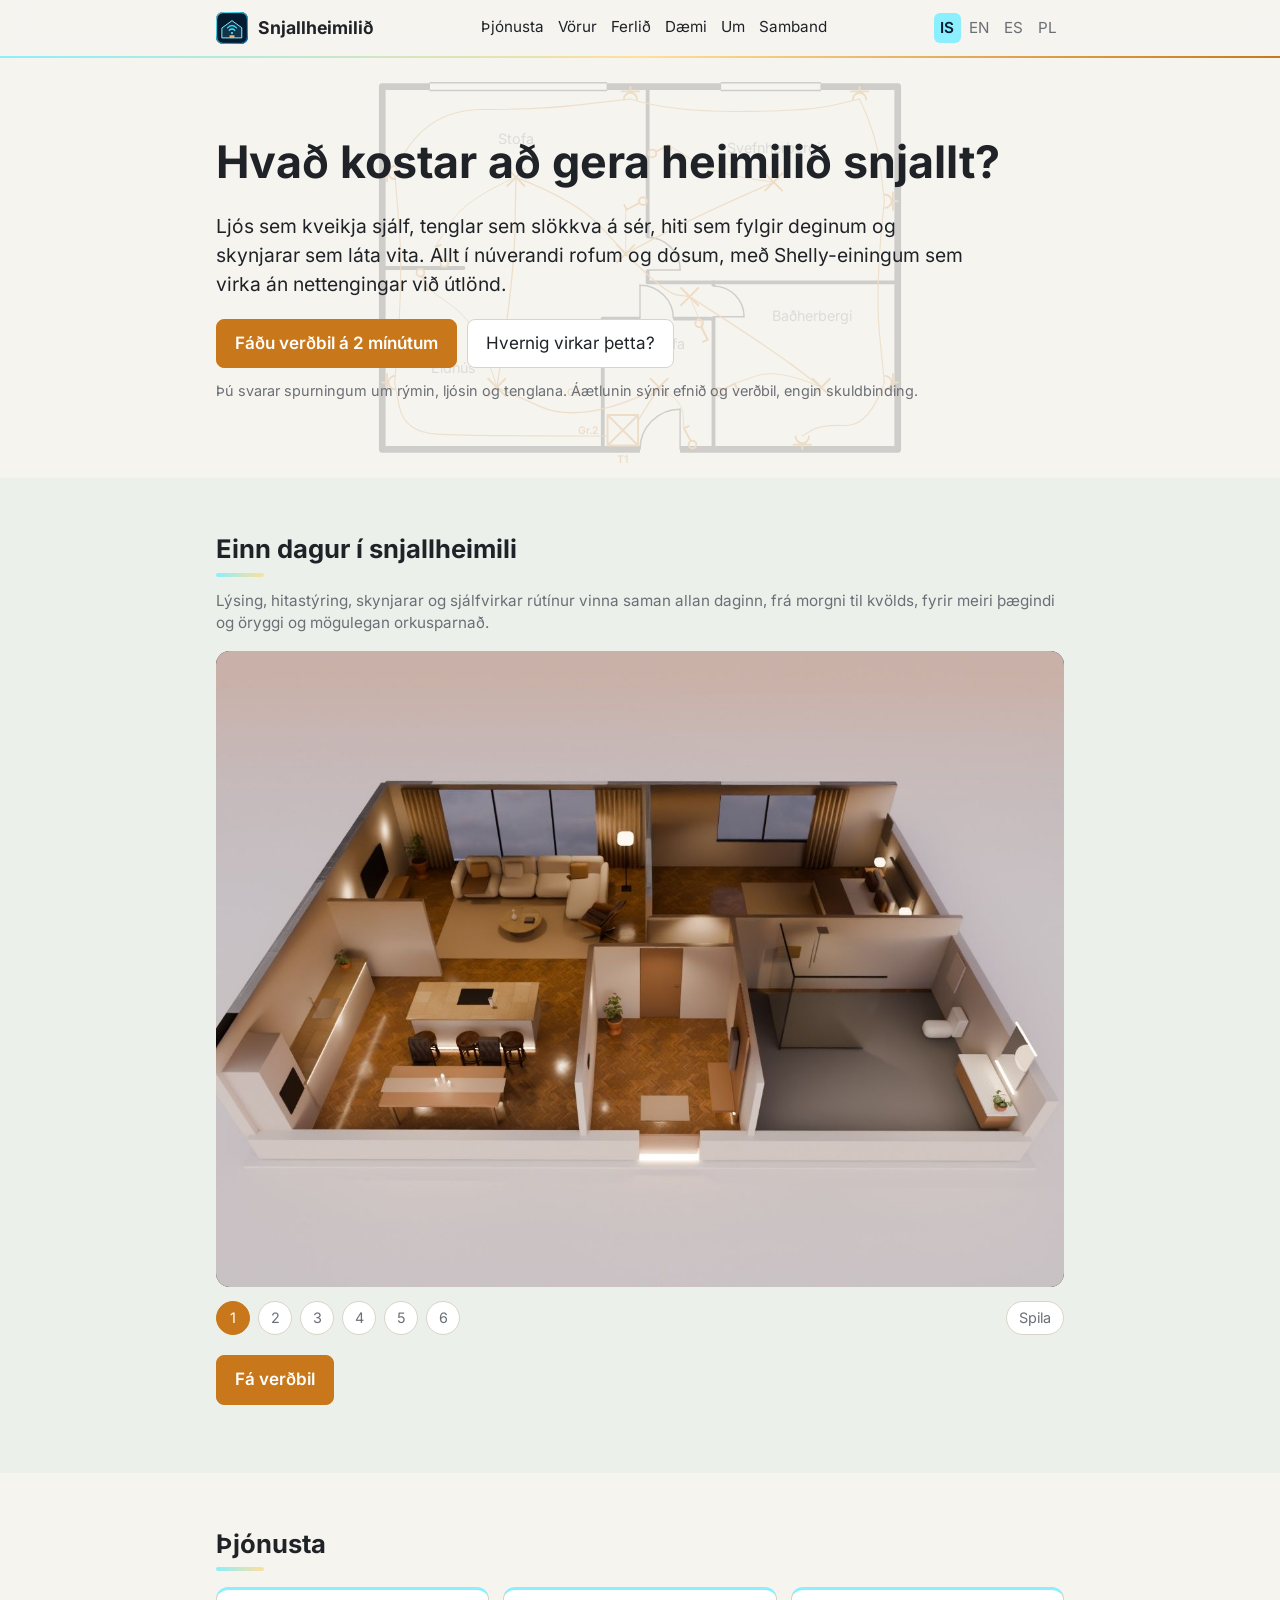
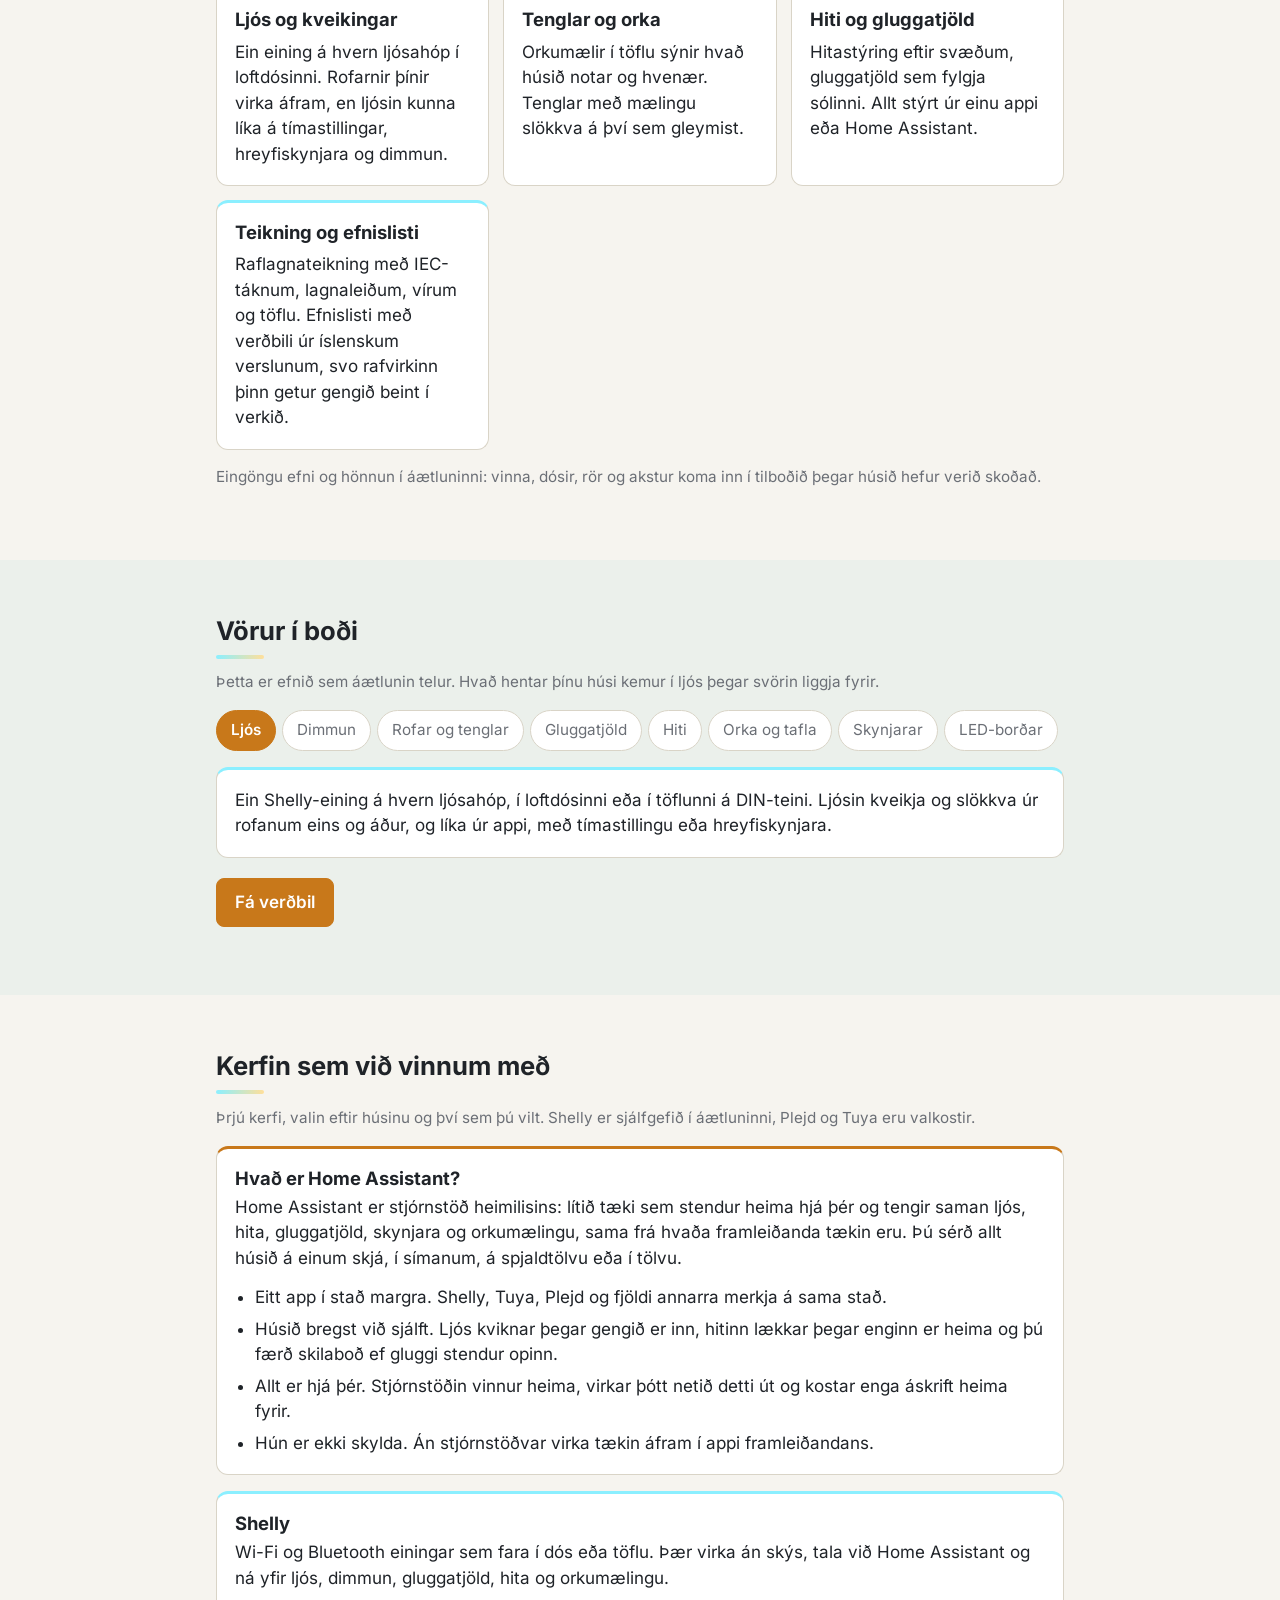
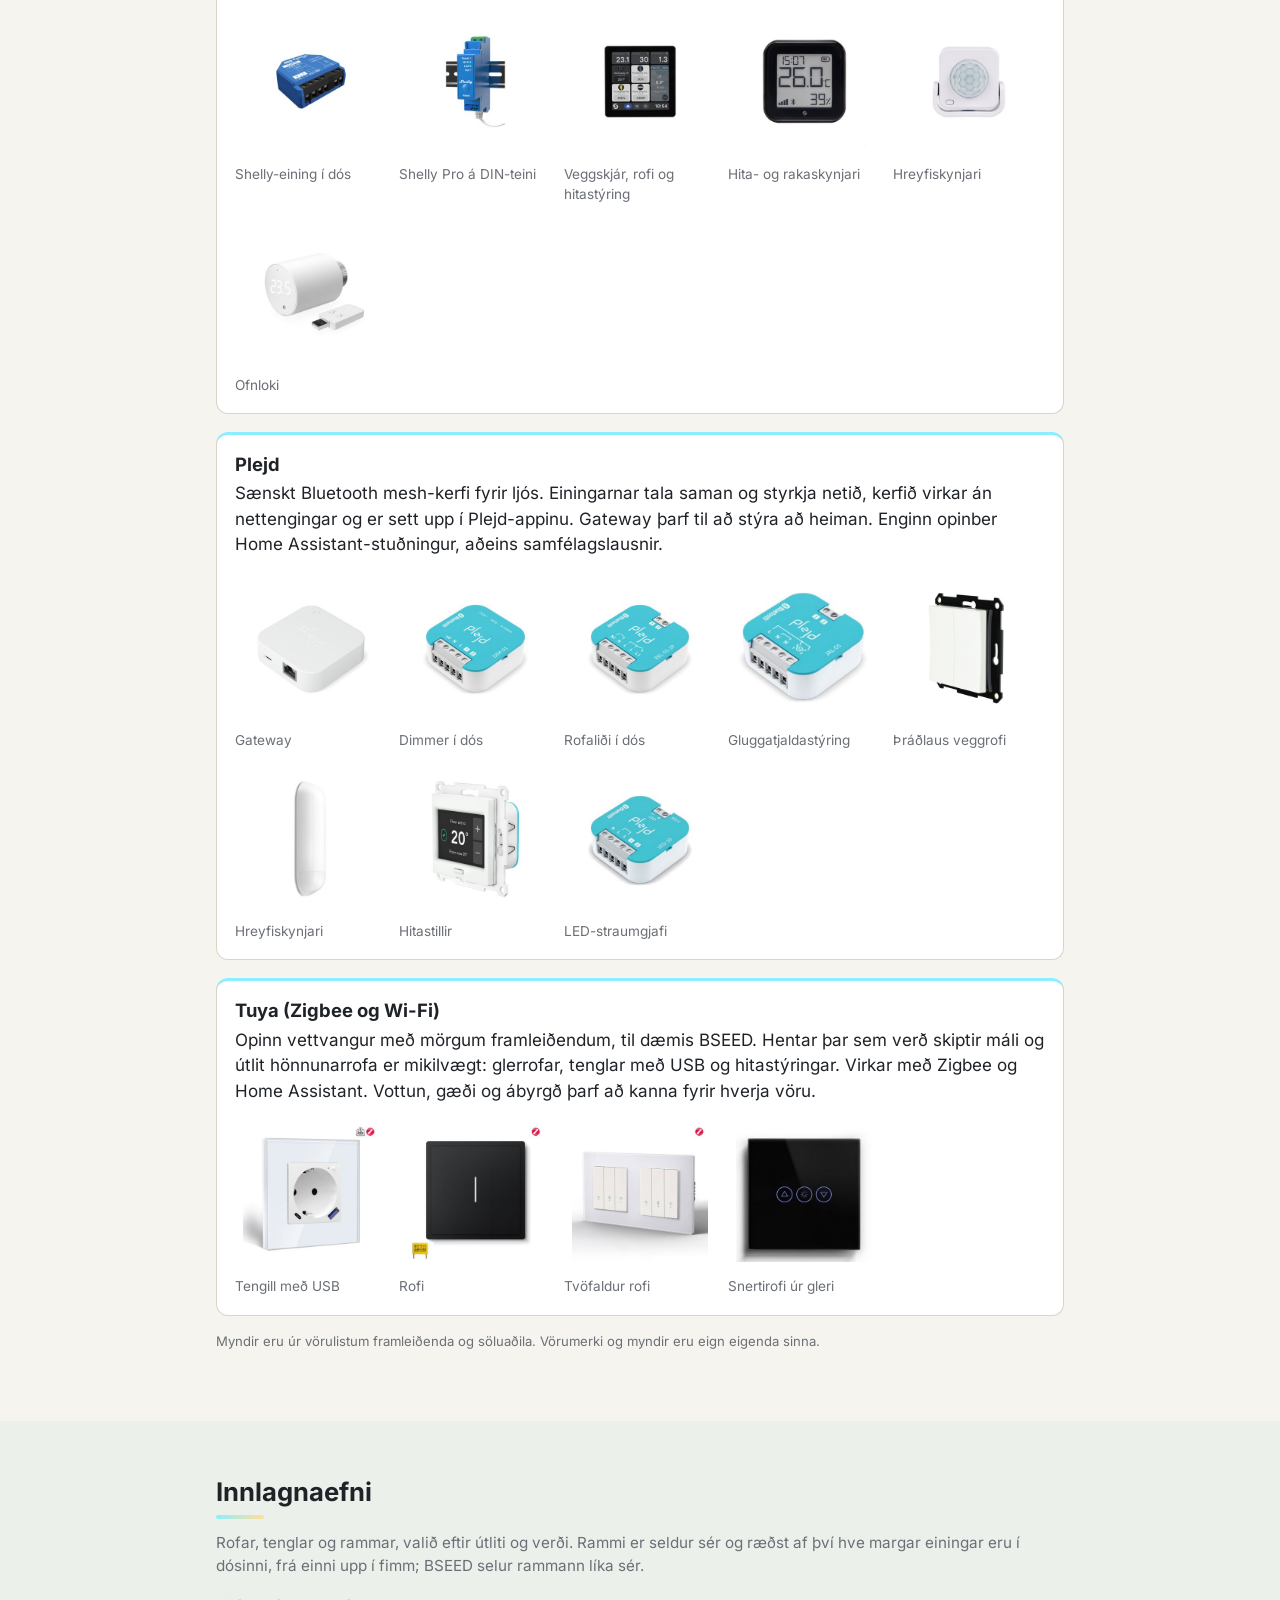
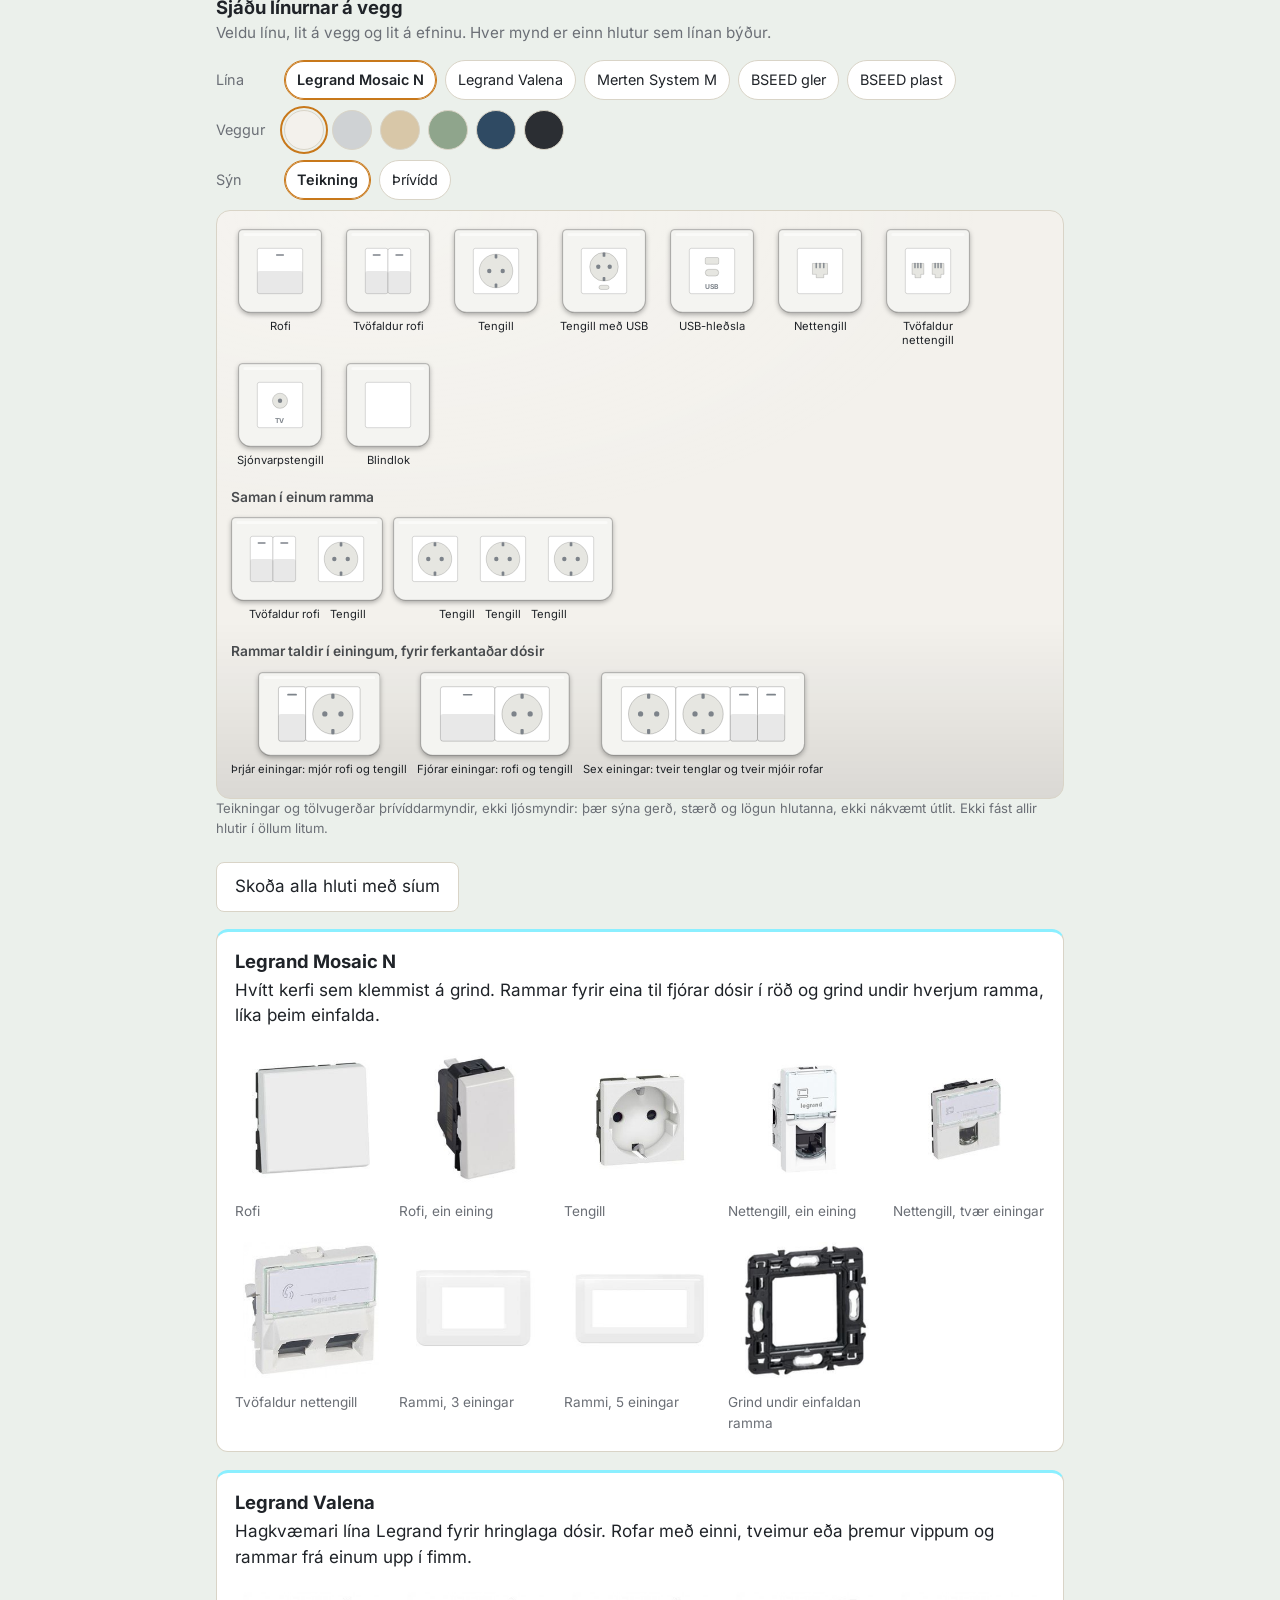
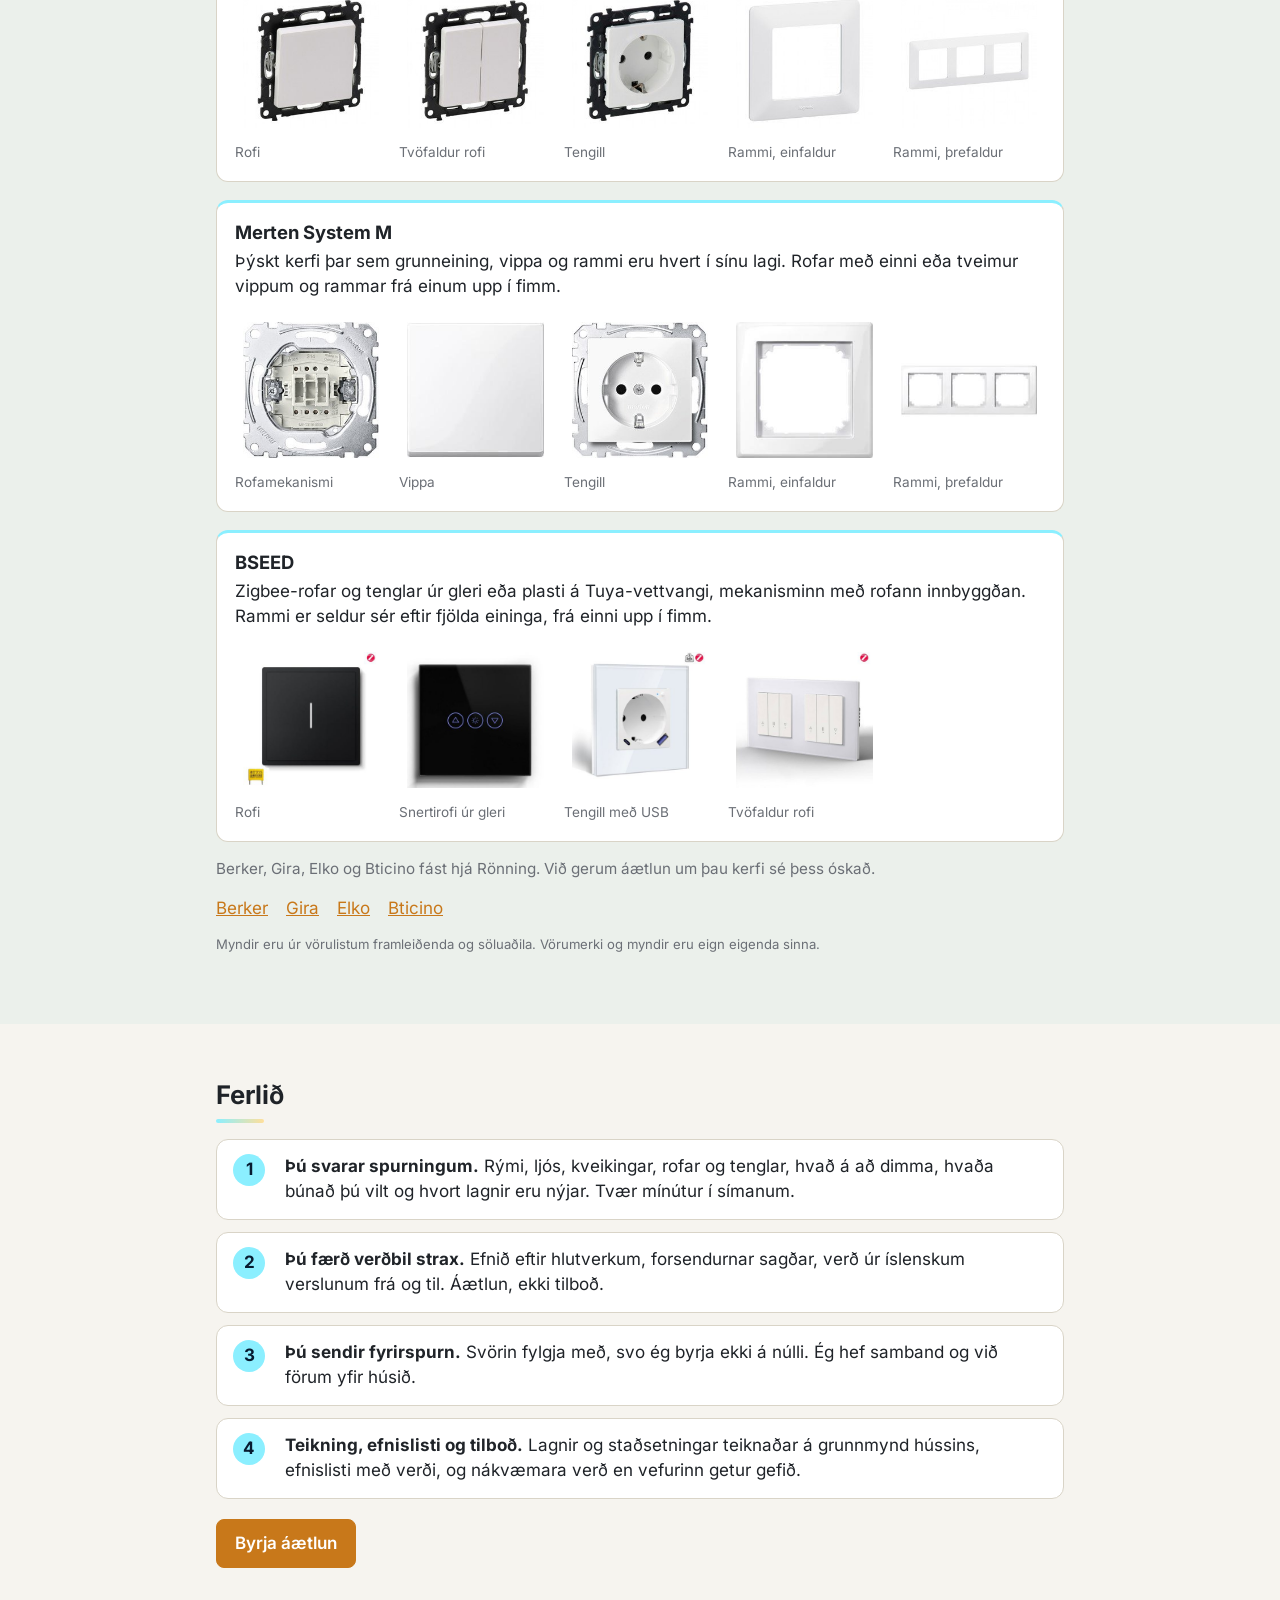
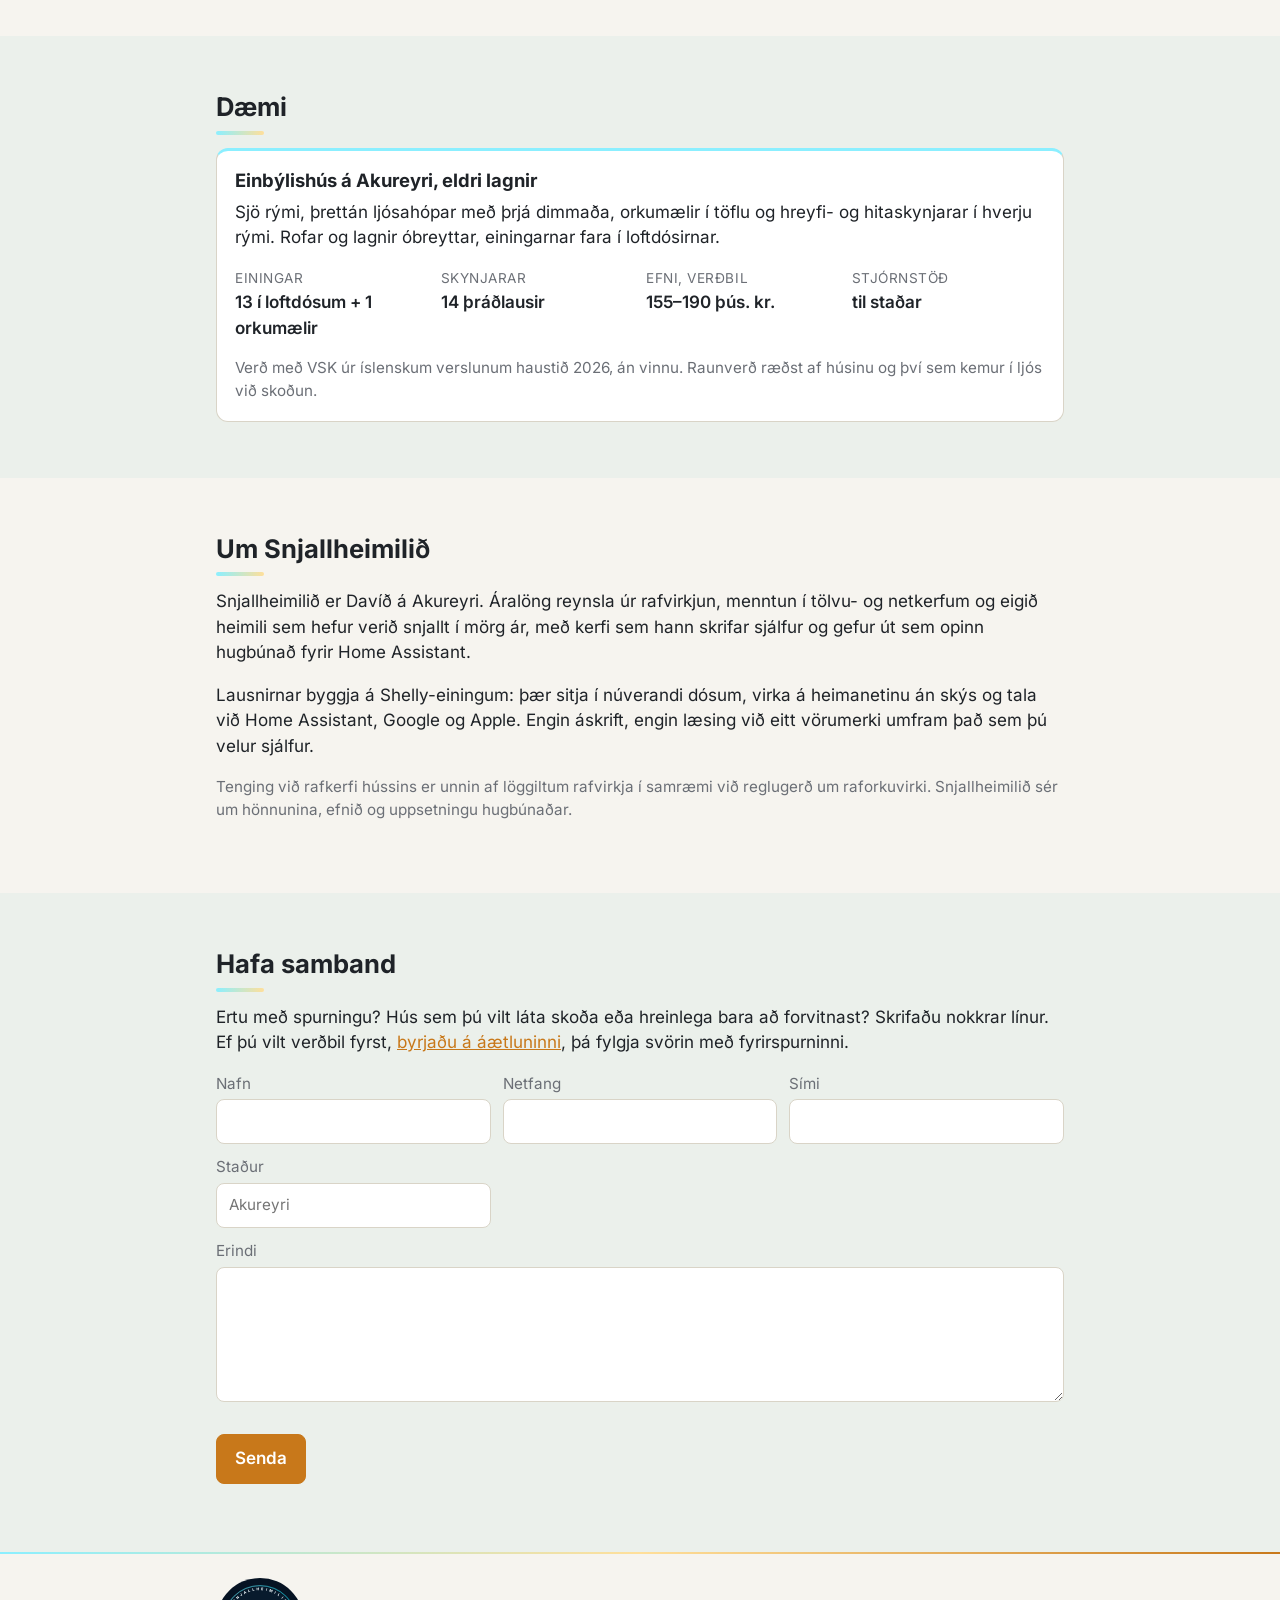
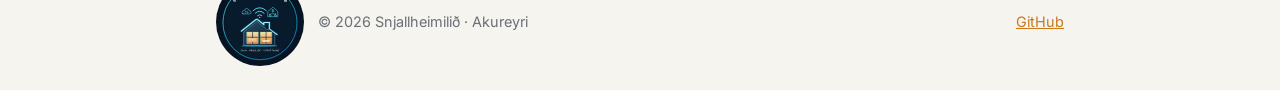
==== commit b561b879: "Merge pull request #4 from TheIcelandicguy/feat/product-page A product page: every part of the fitti" ====
--- a/index.html
+++ b/index.html
@@ -219,6 +219,7 @@
       <p class="muted small">Teikningar og tölvugerðar þrívíddarmyndir, ekki ljósmyndir: þær sýna gerð, stærð og lögun hlutanna, ekki nákvæmt útlit. Ekki fást allir hlutir í öllum litum.</p>
     </div>
     <!-- lines-view:end -->
+    <p><a class="btn" href="vorur.html">Skoða alla hluti með síum</a></p>
     <div class="systems">
     <div class="sys"><h3>Legrand Mosaic N</h3><p>Hvítt kerfi sem klemmist á grind. Rammar fyrir eina til fjórar dósir í röð og grind undir hverjum ramma, líka þeim einfalda.</p><div class="pgrid"><figure class="pfig"><div class="pimg"><img src="img/products/innlagnaefni/leg_switch.jpg" width="180" height="180" loading="lazy" alt="Rofi"></div><figcaption>Rofi</figcaption></figure><figure class="pfig"><div class="pimg"><img src="img/products/innlagnaefni/leg_switch1.jpg" width="180" height="180" loading="lazy" alt="Rofi, ein eining"></div><figcaption>Rofi, ein eining</figcaption></figure><figure class="pfig"><div class="pimg"><img src="img/products/innlagnaefni/leg_socket.jpg" width="180" height="180" loading="lazy" alt="Tengill"></div><figcaption>Tengill</figcaption></figure><figure class="pfig"><div class="pimg"><img src="img/products/innlagnaefni/leg_net1.jpg" width="180" height="180" loading="lazy" alt="Nettengill, ein eining"></div><figcaption>Nettengill, ein eining</figcaption></figure><figure class="pfig"><div class="pimg"><img src="img/products/innlagnaefni/leg_net2.jpg" width="180" height="180" loading="lazy" alt="Nettengill, tvær einingar"></div><figcaption>Nettengill, tvær einingar</figcaption></figure><figure class="pfig"><div class="pimg"><img src="img/products/innlagnaefni/leg_net2x.jpg" width="180" height="180" loading="lazy" alt="Tvöfaldur nettengill"></div><figcaption>Tvöfaldur nettengill</figcaption></figure><figure class="pfig"><div class="pimg"><img src="img/products/innlagnaefni/leg_frame_u3.jpg" width="180" height="180" loading="lazy" alt="Rammi, 3 einingar"></div><figcaption>Rammi, 3 einingar</figcaption></figure><figure class="pfig"><div class="pimg"><img src="img/products/innlagnaefni/leg_frame_u5.jpg" width="180" height="180" loading="lazy" alt="Rammi, 5 einingar"></div><figcaption>Rammi, 5 einingar</figcaption></figure><figure class="pfig"><div class="pimg"><img src="img/products/innlagnaefni/leg_grind2.jpg" width="180" height="180" loading="lazy" alt="Grind undir einfaldan ramma"></div><figcaption>Grind undir einfaldan ramma</figcaption></figure></div></div>
     <div class="sys"><h3>Legrand Valena</h3><p>Hagkvæmari lína Legrand fyrir hringlaga dósir. Rofar með einni, tveimur eða þremur vippum og rammar frá einum upp í fimm.</p><div class="pgrid"><figure class="pfig"><div class="pimg"><img src="img/products/innlagnaefni/val_switch.jpg" width="180" height="180" loading="lazy" alt="Rofi"></div><figcaption>Rofi</figcaption></figure><figure class="pfig"><div class="pimg"><img src="img/products/innlagnaefni/val_switch2.jpg" width="180" height="180" loading="lazy" alt="Tvöfaldur rofi"></div><figcaption>Tvöfaldur rofi</figcaption></figure><figure class="pfig"><div class="pimg"><img src="img/products/innlagnaefni/val_socket.jpg" width="180" height="180" loading="lazy" alt="Tengill"></div><figcaption>Tengill</figcaption></figure><figure class="pfig"><div class="pimg"><img src="img/products/innlagnaefni/val_frame1.jpg" width="180" height="180" loading="lazy" alt="Rammi, einfaldur"></div><figcaption>Rammi, einfaldur</figcaption></figure><figure class="pfig"><div class="pimg"><img src="img/products/innlagnaefni/val_frame3.jpg" width="180" height="180" loading="lazy" alt="Rammi, þrefaldur"></div><figcaption>Rammi, þrefaldur</figcaption></figure></div></div>
--- a/site.css
+++ b/site.css
@@ -191,3 +191,43 @@
 .lv[data-mode="3d"] .lv-hero { display: block; }
 .lv-hero img { display: block; width: 100%; max-width: 760px; height: auto; border-radius: 10px; box-shadow: 0 6px 22px rgba(0, 0, 0, .28); }
 .lv-hero figcaption { margin-top: 6px; font-size: .78rem; opacity: .75; color: var(--wall-ink, inherit); }
+
+/* The product page (vorur.html, written by tools/products.py; vorur.js filters). A card is one part of one line on a wall-coloured tile; the
+   filters are a list of groups with a count beside each choice. Under 800 px the filters open from a button; without script they are hidden. */
+.pv { padding-block: 32px 56px; }
+.pv-head { display: flex; align-items: center; gap: 10px 14px; flex-wrap: wrap; margin: 18px 0 12px; }
+.pv-count { margin: 0; color: var(--muted); font-size: .95rem; }
+.pv-count b { color: var(--text); }
+.pv-toggle, .pv-clear { padding: 8px 14px; font-size: .95rem; }
+.pv-clear { margin-left: auto; }
+.pv-clear[hidden], .pv-card[hidden], .pv-none[hidden] { display: none; }
+.pv:not(.js) .pv-filters, .pv:not(.js) .pv-toggle { display: none; }
+.pv-filters { display: none; background: var(--card); border: 1px solid var(--line); border-radius: 12px; padding: 4px 14px; margin-bottom: 14px; }
+.pv.filters-open .pv-filters { display: block; }
+.pv-group { border-bottom: 1px solid var(--line); }
+.pv-group:last-child { border-bottom: 0; }
+.pv-group summary { cursor: pointer; font-weight: 600; padding: 12px 0; list-style: none; display: flex; justify-content: space-between; align-items: center; }
+.pv-group summary::-webkit-details-marker { display: none; }
+.pv-group summary::after { content: ""; width: 8px; height: 8px; border-right: 2px solid var(--muted); border-bottom: 2px solid var(--muted); transform: rotate(-45deg); transition: transform .15s; margin-right: 4px; }
+.pv-group[open] summary::after { transform: rotate(45deg); }
+.pv-opts { padding: 0 0 10px; }
+.pv-opts label { display: flex; align-items: center; gap: 10px; min-height: 40px; color: var(--text); font-size: .95rem; cursor: pointer; }
+.pv-opts label.zero { color: var(--muted); opacity: .6; cursor: default; }
+.pv-opts input { display: inline-block; width: 20px; height: 20px; margin: 0; padding: 0; flex: none; accent-color: var(--accent); }
+.pv-n { color: var(--muted); }
+.pv-dot { display: inline-block; width: 14px; height: 14px; border-radius: 50%; background: var(--c); border: 1px solid rgba(128, 128, 128, .55); flex: none; }
+.pv-grid { list-style: none; margin: 0; padding: 0; display: grid; grid-template-columns: repeat(auto-fill, minmax(140px, 1fr)); gap: 12px; align-content: start; }
+.pv-card { background: var(--card); border: 1px solid var(--line); border-radius: 12px; padding: 10px; min-width: 0; display: flex; flex-direction: column; gap: 4px; }
+.pv-pic { background: radial-gradient(120% 90% at 18% 0%, rgba(255, 255, 255, .22), rgba(255, 255, 255, 0) 60%), #e9e6df; border-radius: 8px; overflow: hidden; }
+.pv-pic img { display: block; width: 100%; height: auto; }
+.pv-card h3 { font-size: .95rem; margin: 6px 0 0; }
+.pv-line { margin: 0; color: var(--muted); font-size: .82rem; }
+.pv-dots { margin: 2px 0 0; display: flex; gap: 5px; }
+.pv-none { color: var(--muted); padding: 24px 0; }
+.pv .cta { margin: 24px 0 14px; }
+@media (min-width: 800px) {
+  .pv-toggle { display: none; }
+  .pv-body { display: grid; grid-template-columns: 230px 1fr; gap: 20px; align-items: start; }
+  .pv.js .pv-filters { display: block; position: sticky; top: 76px; margin: 0; max-height: calc(100vh - 92px); overflow: auto; }
+}
+
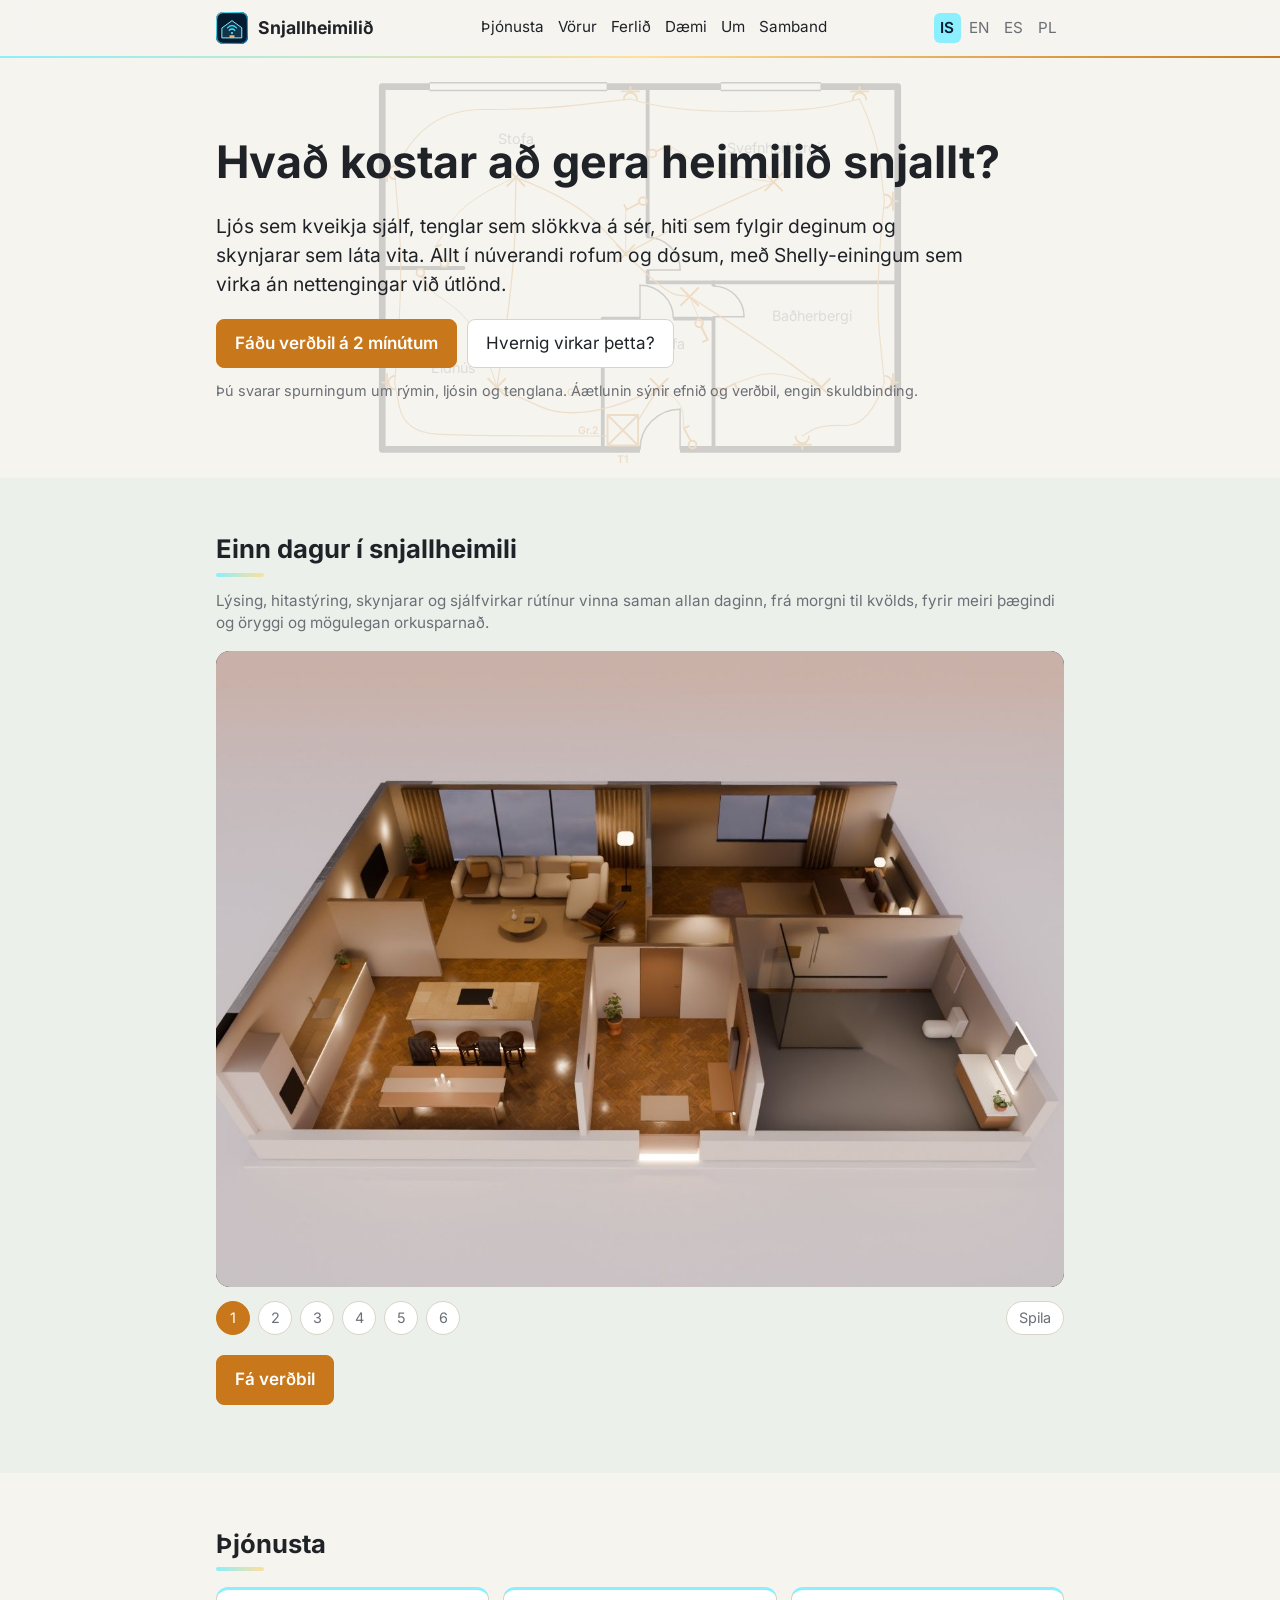
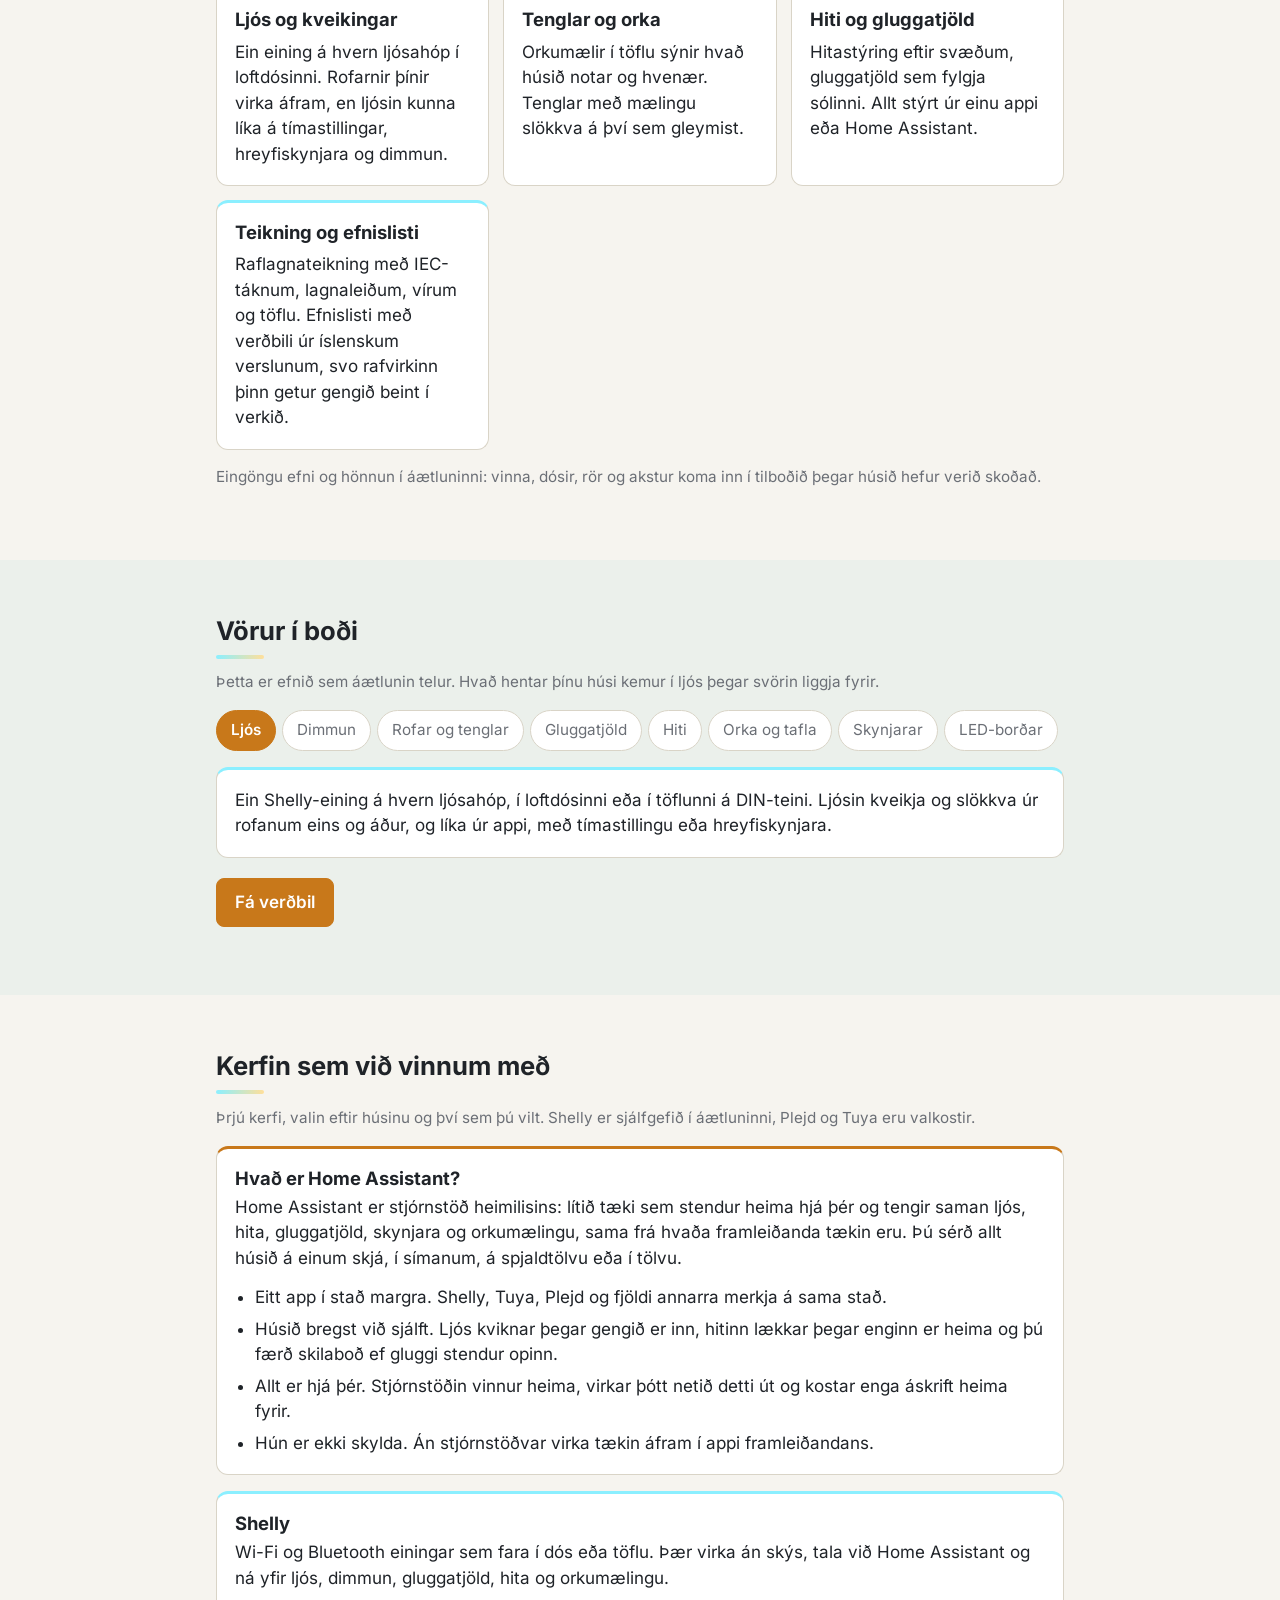
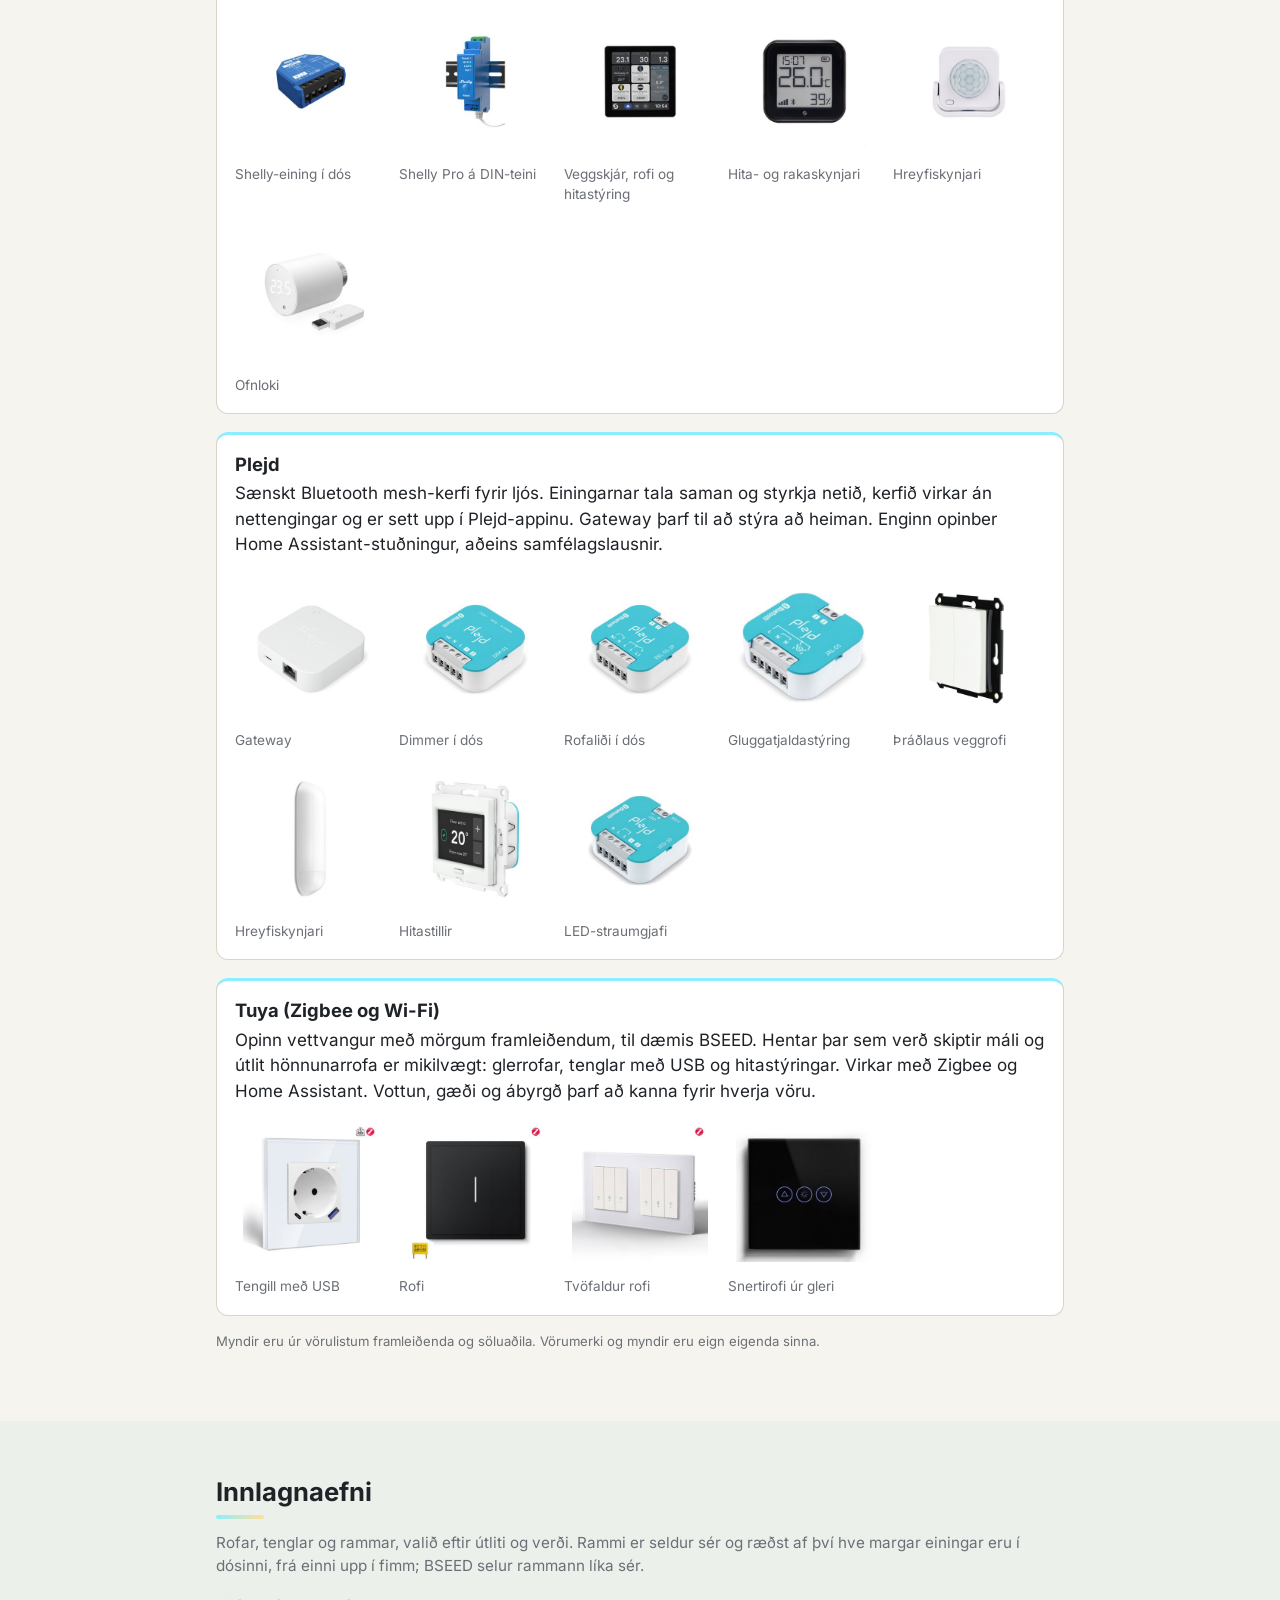
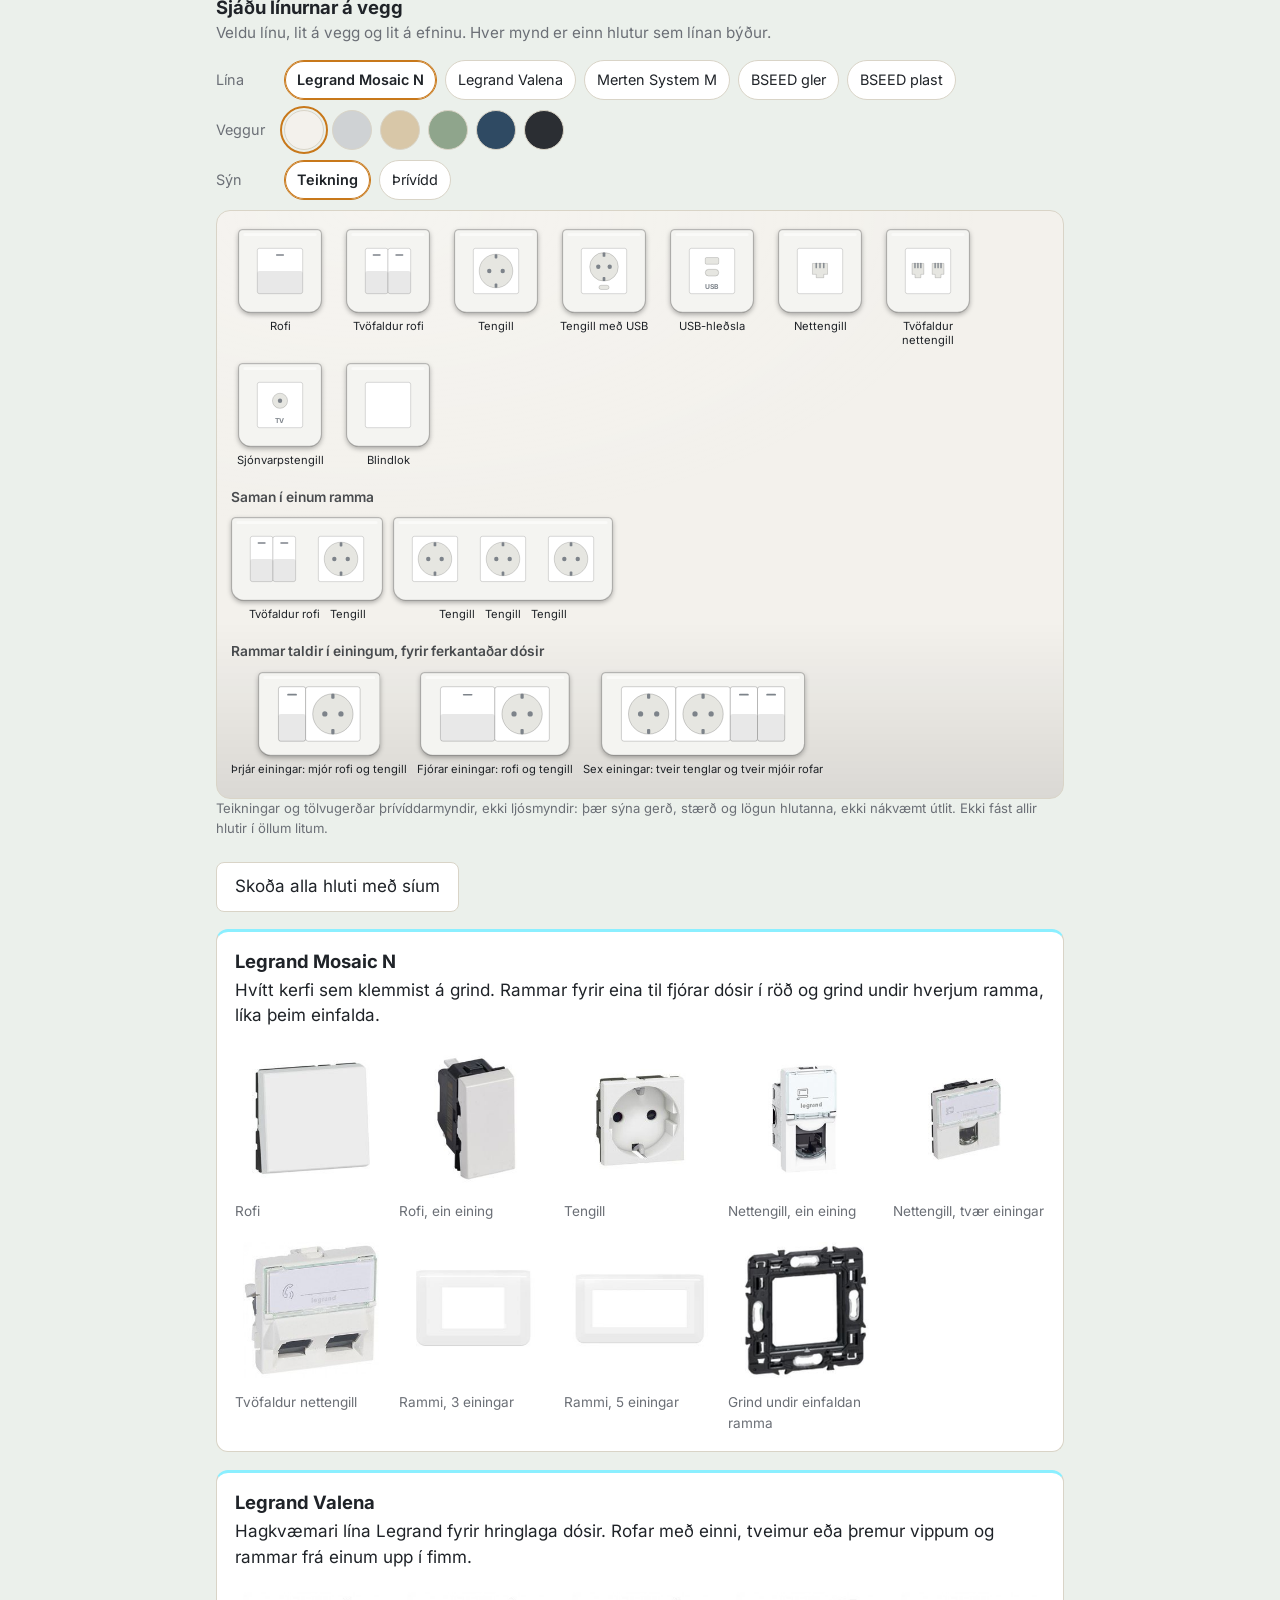
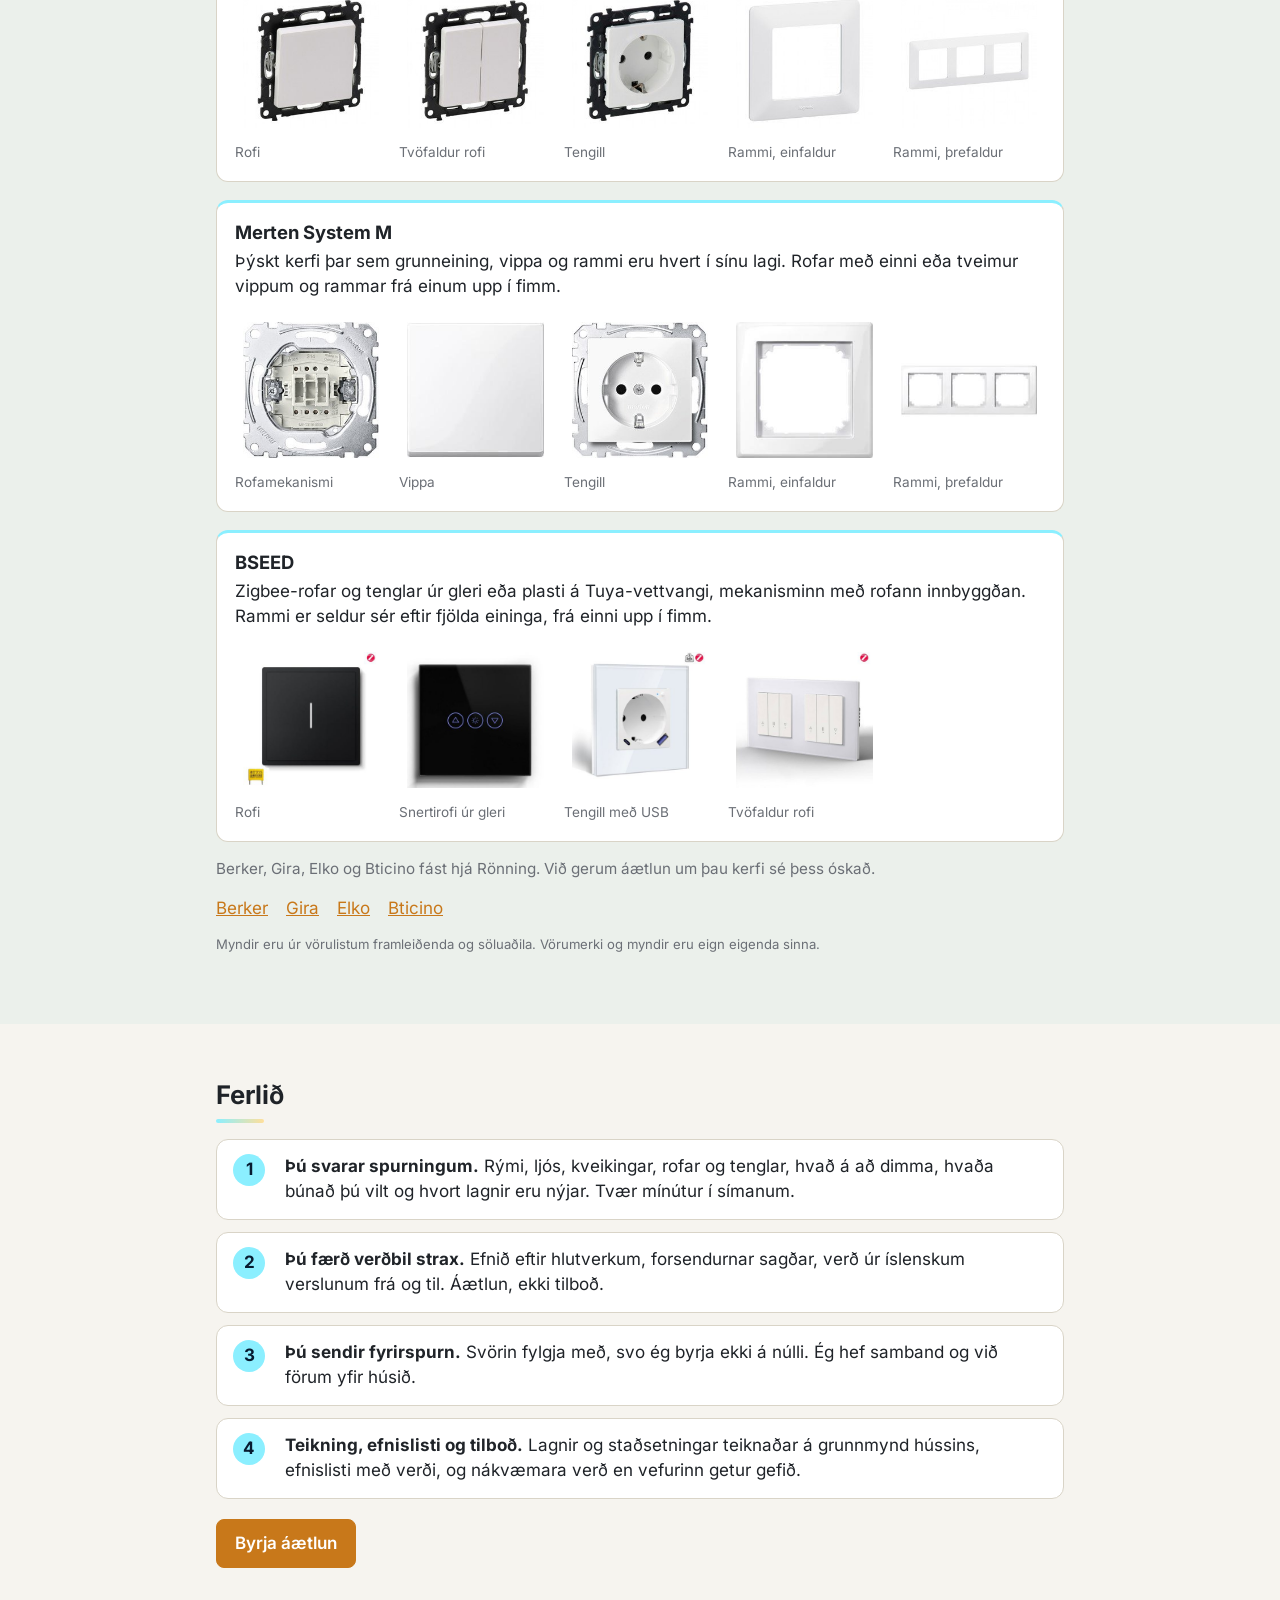
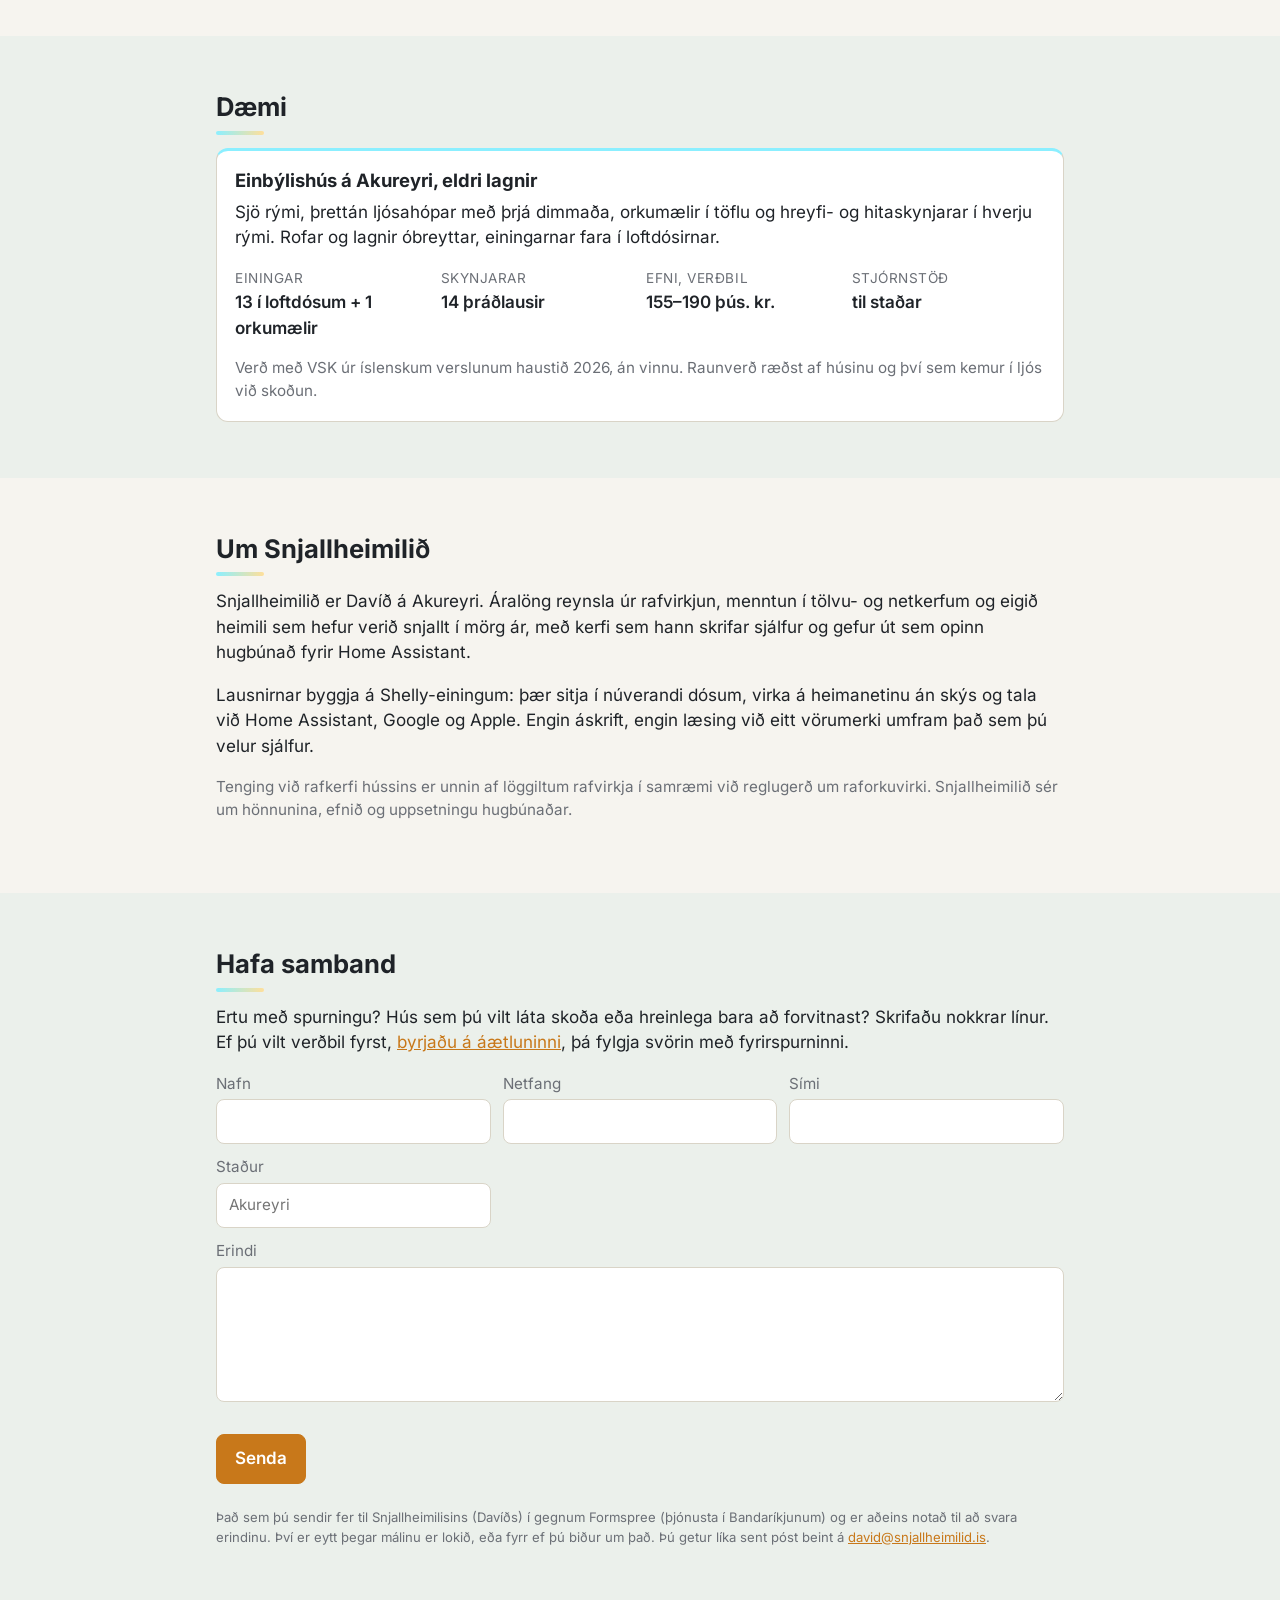
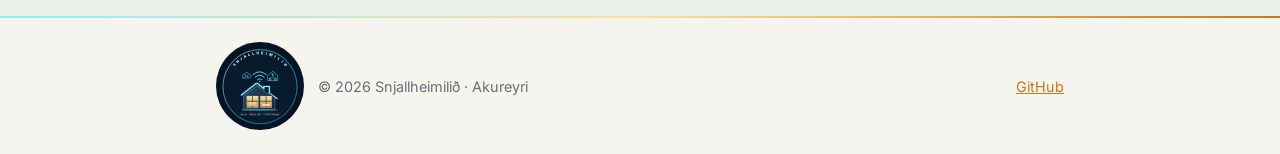
==== commit dff824b1: "Contact form: who gets it, the address to write to, a post without script A line under the form says" ====
--- a/index.html
+++ b/index.html
@@ -8,11 +8,11 @@
 <meta property="og:title" content="Snjallheimilið">
 <meta property="og:description" content="Hvað kostar að gera heimilið snjallt? Fáðu verðbil á efninu á tveimur mínútum.">
 <meta property="og:type" content="website">
-<link rel="alternate" hreflang="is" href="https://xn--snjallheimili-gkb.is/">
-<link rel="alternate" hreflang="en" href="https://xn--snjallheimili-gkb.is/en/">
-<link rel="alternate" hreflang="es" href="https://xn--snjallheimili-gkb.is/es/">
-<link rel="alternate" hreflang="pl" href="https://xn--snjallheimili-gkb.is/pl/">
-<link rel="alternate" hreflang="x-default" href="https://xn--snjallheimili-gkb.is/">
+<link rel="alternate" hreflang="is" href="https://snjallheimilid.is/">
+<link rel="alternate" hreflang="en" href="https://snjallheimilid.is/en/">
+<link rel="alternate" hreflang="es" href="https://snjallheimilid.is/es/">
+<link rel="alternate" hreflang="pl" href="https://snjallheimilid.is/pl/">
+<link rel="alternate" hreflang="x-default" href="https://snjallheimilid.is/">
 <link rel="icon" href="favicon.svg" type="image/svg+xml">
 <link rel="apple-touch-icon" href="img/apple-touch-icon.png">
 <link rel="preload" href="fonts/inter.woff2" as="font" type="font/woff2" crossorigin>
@@ -275,7 +275,8 @@
   <div class="wrap">
     <h2>Hafa samband</h2>
     <p>Ertu með spurningu? Hús sem þú vilt láta skoða eða hreinlega bara að forvitnast? Skrifaðu nokkrar línur. Ef þú vilt verðbil fyrst, <a data-aetlun href="#">byrjaðu á áætluninni</a>, þá fylgja svörin með fyrirspurninni.</p>
-    <form id="contact" novalidate>
+    <form id="contact" method="post" action="https://formspree.io/f/mjyypvge">
+      <input type="hidden" name="_subject" value="Fyrirspurn af snjallheimilid.is">
       <div class="grid2">
         <label>Nafn<input name="name" required autocomplete="name"></label>
         <label>Netfang<input name="email" type="email" required autocomplete="email"></label>
@@ -285,6 +286,7 @@
       <label>Erindi<textarea name="message" rows="5" required></textarea></label>
       <input type="text" name="_gotcha" tabindex="-1" autocomplete="off" class="gotcha" aria-hidden="true">
       <div class="cta"><button type="submit" class="btn primary">Senda</button><span id="formMsg" class="fine" role="status"></span></div>
+      <p class="muted small">Það sem þú sendir fer til Snjallheimilisins (Davíðs) í gegnum Formspree (þjónusta í Bandaríkjunum) og er aðeins notað til að svara erindinu. Því er eytt þegar málinu er lokið, eða fyrr ef þú biður um það. Þú getur líka sent póst beint á <a href="mailto:david@snjallheimilid.is">david@snjallheimilid.is</a>.</p>
     </form>
   </div>
 </section>
--- a/site.css
+++ b/site.css
@@ -228,6 +228,42 @@
 @media (min-width: 800px) {
   .pv-toggle { display: none; }
   .pv-body { display: grid; grid-template-columns: 230px 1fr; gap: 20px; align-items: start; }
-  .pv.js .pv-filters { display: block; position: sticky; top: 76px; margin: 0; max-height: calc(100vh - 92px); overflow: auto; }
+  .pv.js .pv-filters { display: block; position: sticky; top: calc(var(--top, 60px) + var(--pbh, 0px) + 12px); margin: 0; max-height: calc(100vh - var(--top, 60px) - var(--pbh, 0px) - 28px); overflow: auto; }
 }
 
+/* The frame builder on the product page (.pb, also .lv so that the drawing takes the lines view's colours and shapes). Empty it is a heading and a
+   line of help; holding a frame it stays under the page's header. Over each position of the drawing lies a button to press, drag and drop on. */
+.pb { margin: 18px 0 0; }
+.pb[hidden] { display: none; }
+.pb-h { font-size: 1.15rem; margin: 0 0 4px; } .pb-h::after { display: none; }
+.pb-help { margin: 0; }
+.pb-wall, .pb-name, .pb-bar { display: none; }
+.pb.has { position: sticky; top: var(--top, 60px); z-index: 4; background: var(--bg); padding: 10px 0 8px; border-bottom: 1px solid var(--line); }
+.pb.has .pb-wall { display: flex; justify-content: center; padding: 12px 10px 14px; border-radius: 12px; }
+.pb.has .pb-name { display: block; margin: 8px 0 0; font-size: .9rem; }
+.pb.has .pb-bar { display: flex; flex-wrap: wrap; align-items: center; gap: 8px 14px; margin-top: 8px; }
+.pb.drag .pb-wall { outline: 2px dashed var(--accent); outline-offset: 2px; }
+.pb-frame { position: relative; max-width: 100%; }
+.pb .lv-svg { width: calc(var(--n) * 56px + 13px); }
+.pb .lv-svg .slot { fill: none; stroke: var(--ink); stroke-width: 1.2; stroke-dasharray: 4 3; opacity: .7; }
+.pb-slot { position: absolute; top: 0; bottom: 0; background: none; border: 0; padding: 0; border-radius: 6px; cursor: pointer; }
+.pb-slot.on { outline: 3px solid var(--accent); outline-offset: -2px; }
+.pb-slot:focus-visible { outline: 3px solid var(--sky); outline-offset: -2px; }
+.pb-set { display: inline-flex; gap: 6px; align-items: center; }
+.pb-set[hidden] { display: none; }
+.pb-b { min-width: 40px; height: 40px; padding: 0 8px; border: 1px solid var(--line); border-radius: 8px; background: var(--card); color: var(--text); font: inherit; font-size: 1.05rem; cursor: pointer; }
+.pb-b.wide { padding: 0 12px; font-size: .9rem; }
+.pb-b:disabled { opacity: .4; cursor: default; }
+.pb-reset { margin-left: auto; }
+.pb-fit { width: 32px; height: 32px; border-radius: 50%; border: 1px solid rgba(128, 128, 128, .6); background: var(--c); padding: 0; cursor: pointer; }
+.pb-fit[hidden] { display: none; }
+.pb-fit[aria-pressed="true"] { outline: 2px solid var(--accent); outline-offset: 2px; }
+.pb-fit:disabled { opacity: .3; cursor: default; }
+.pb-msg { margin: 6px 0 0; font-size: .9rem; color: var(--accent); min-height: 0; }
+.pb-msg:empty { display: none; }
+.pv-pic { position: relative; }
+.pv-add { position: absolute; right: 6px; bottom: 6px; width: 40px; height: 40px; border-radius: 50%; border: 1px solid var(--line); background: var(--card); color: var(--text); font: inherit; font-size: 1.4rem; line-height: 1; cursor: pointer; box-shadow: 0 1px 4px rgba(0, 0, 0, .25); }
+.pv-add.off { opacity: .35; }
+.pv-card[draggable="true"] { cursor: grab; }
+@media (max-width: 799px) { .pb.has .pb-h, .pb.has .pb-help { display: none; } }
+
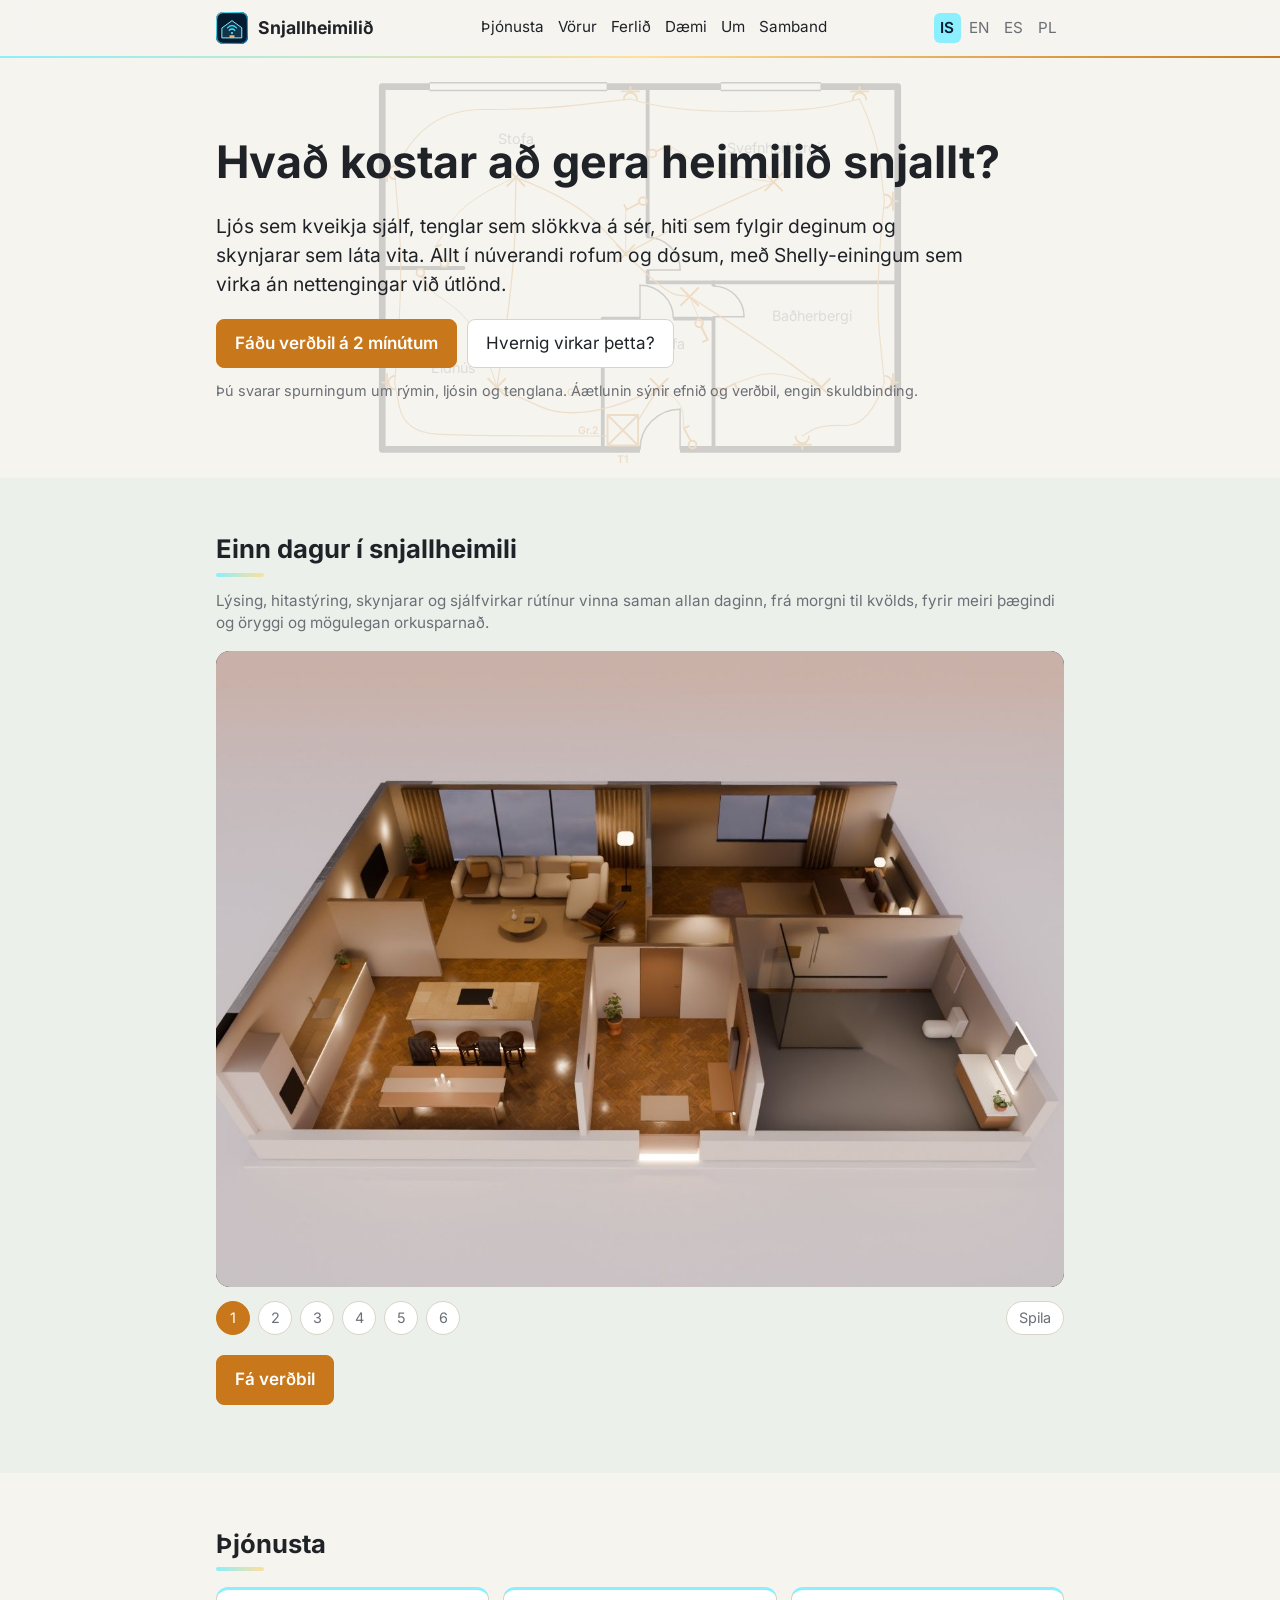
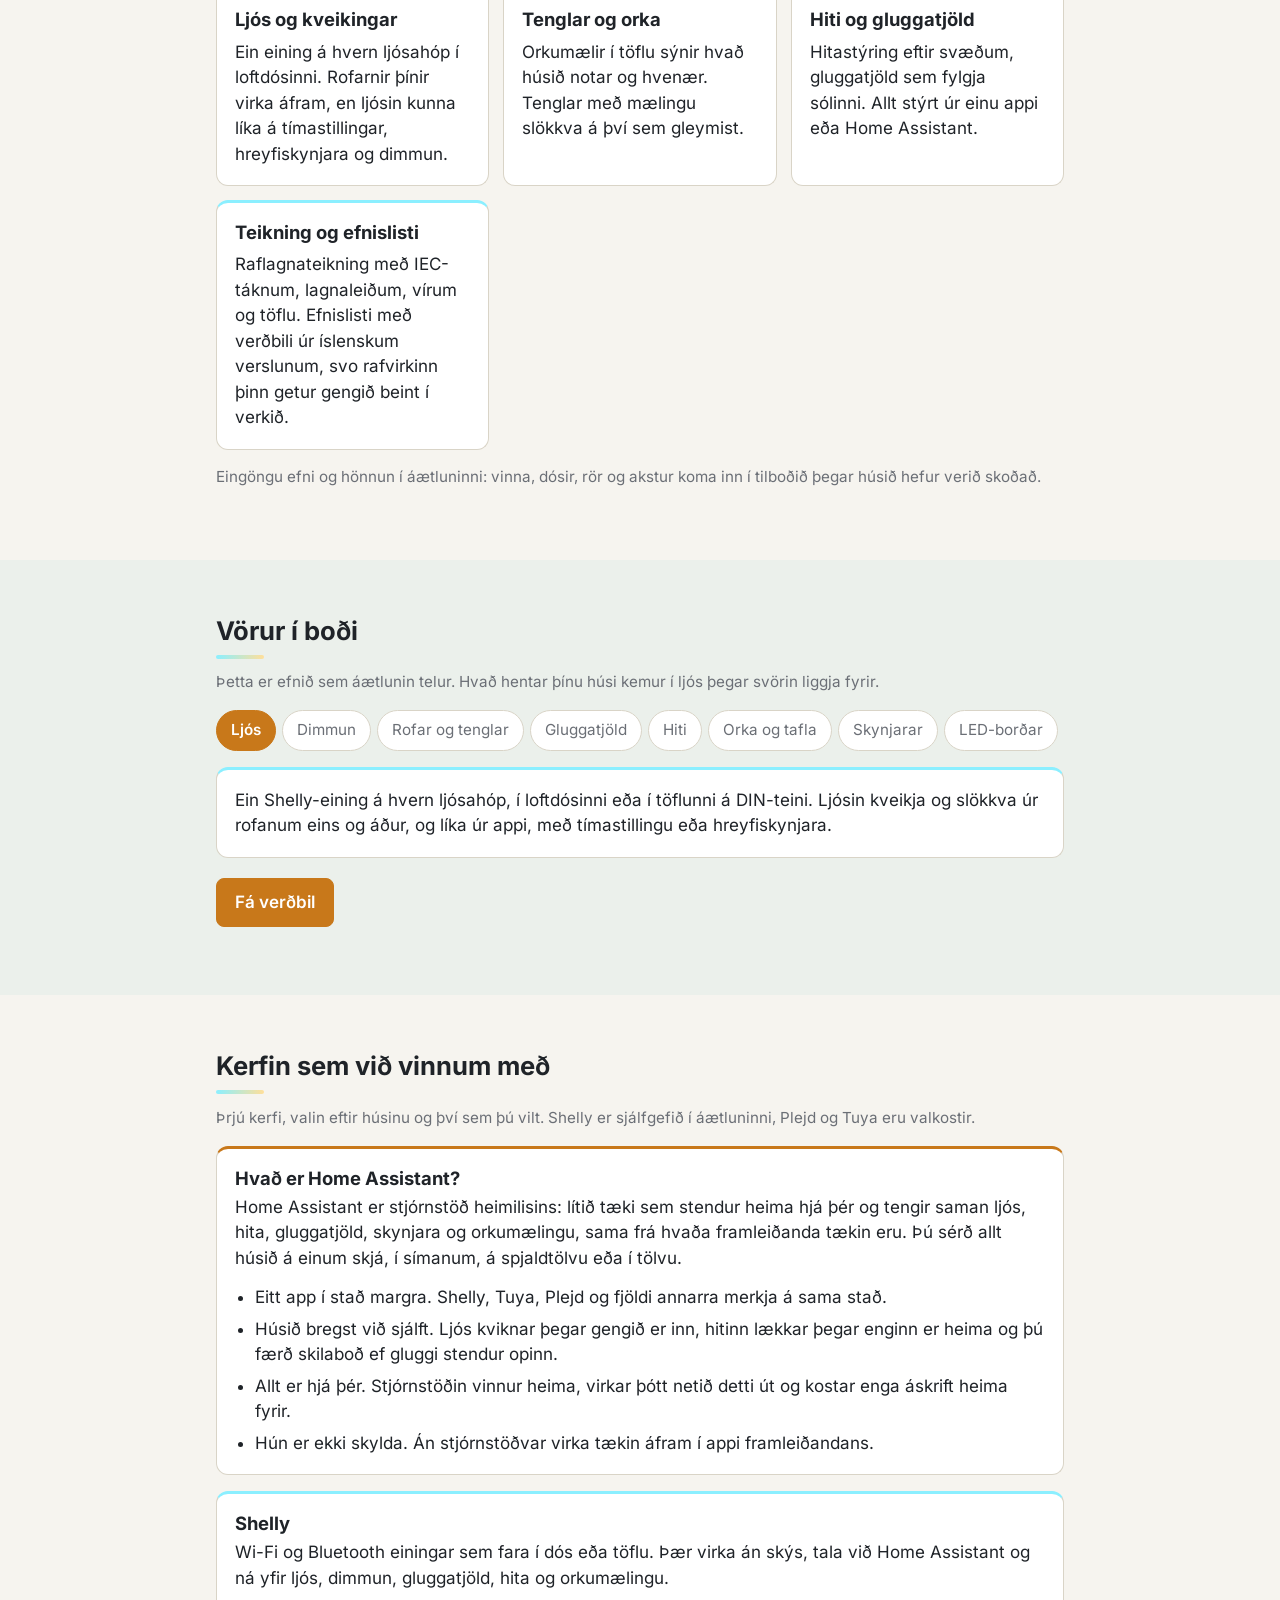
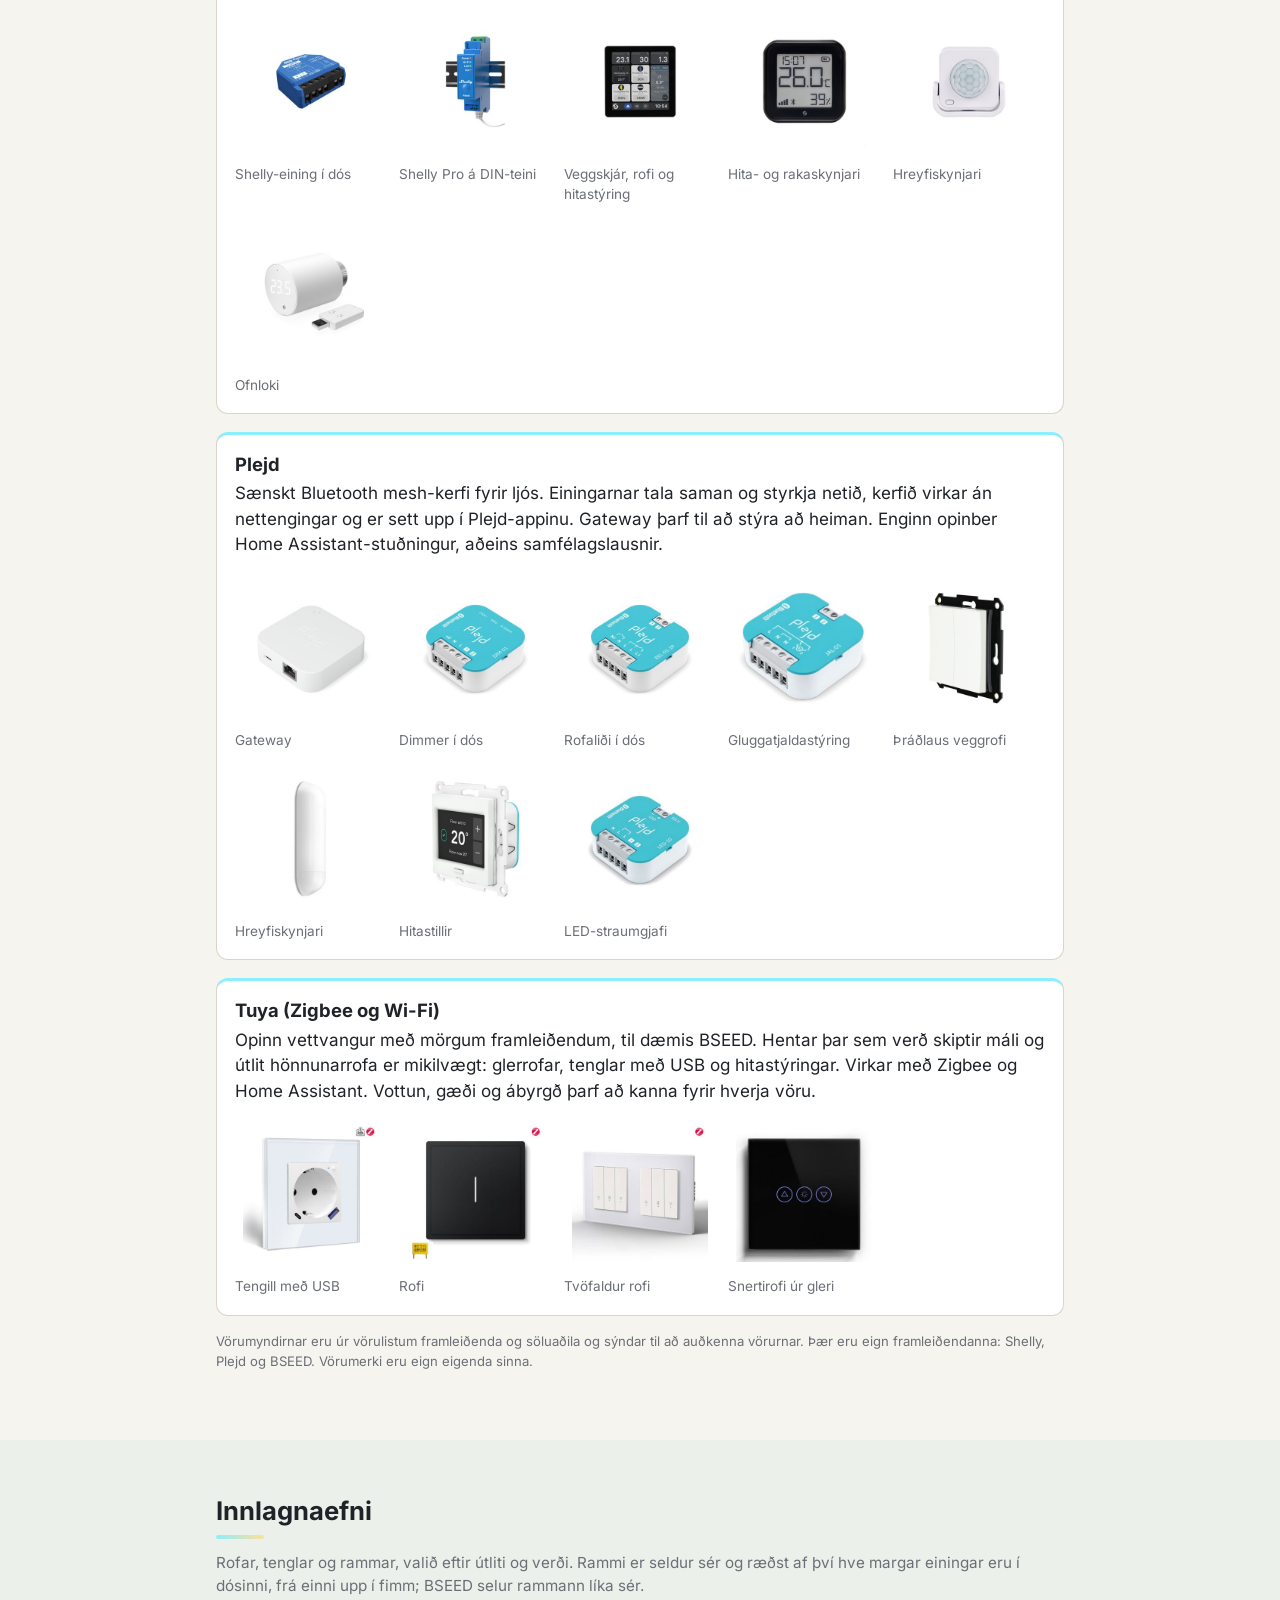
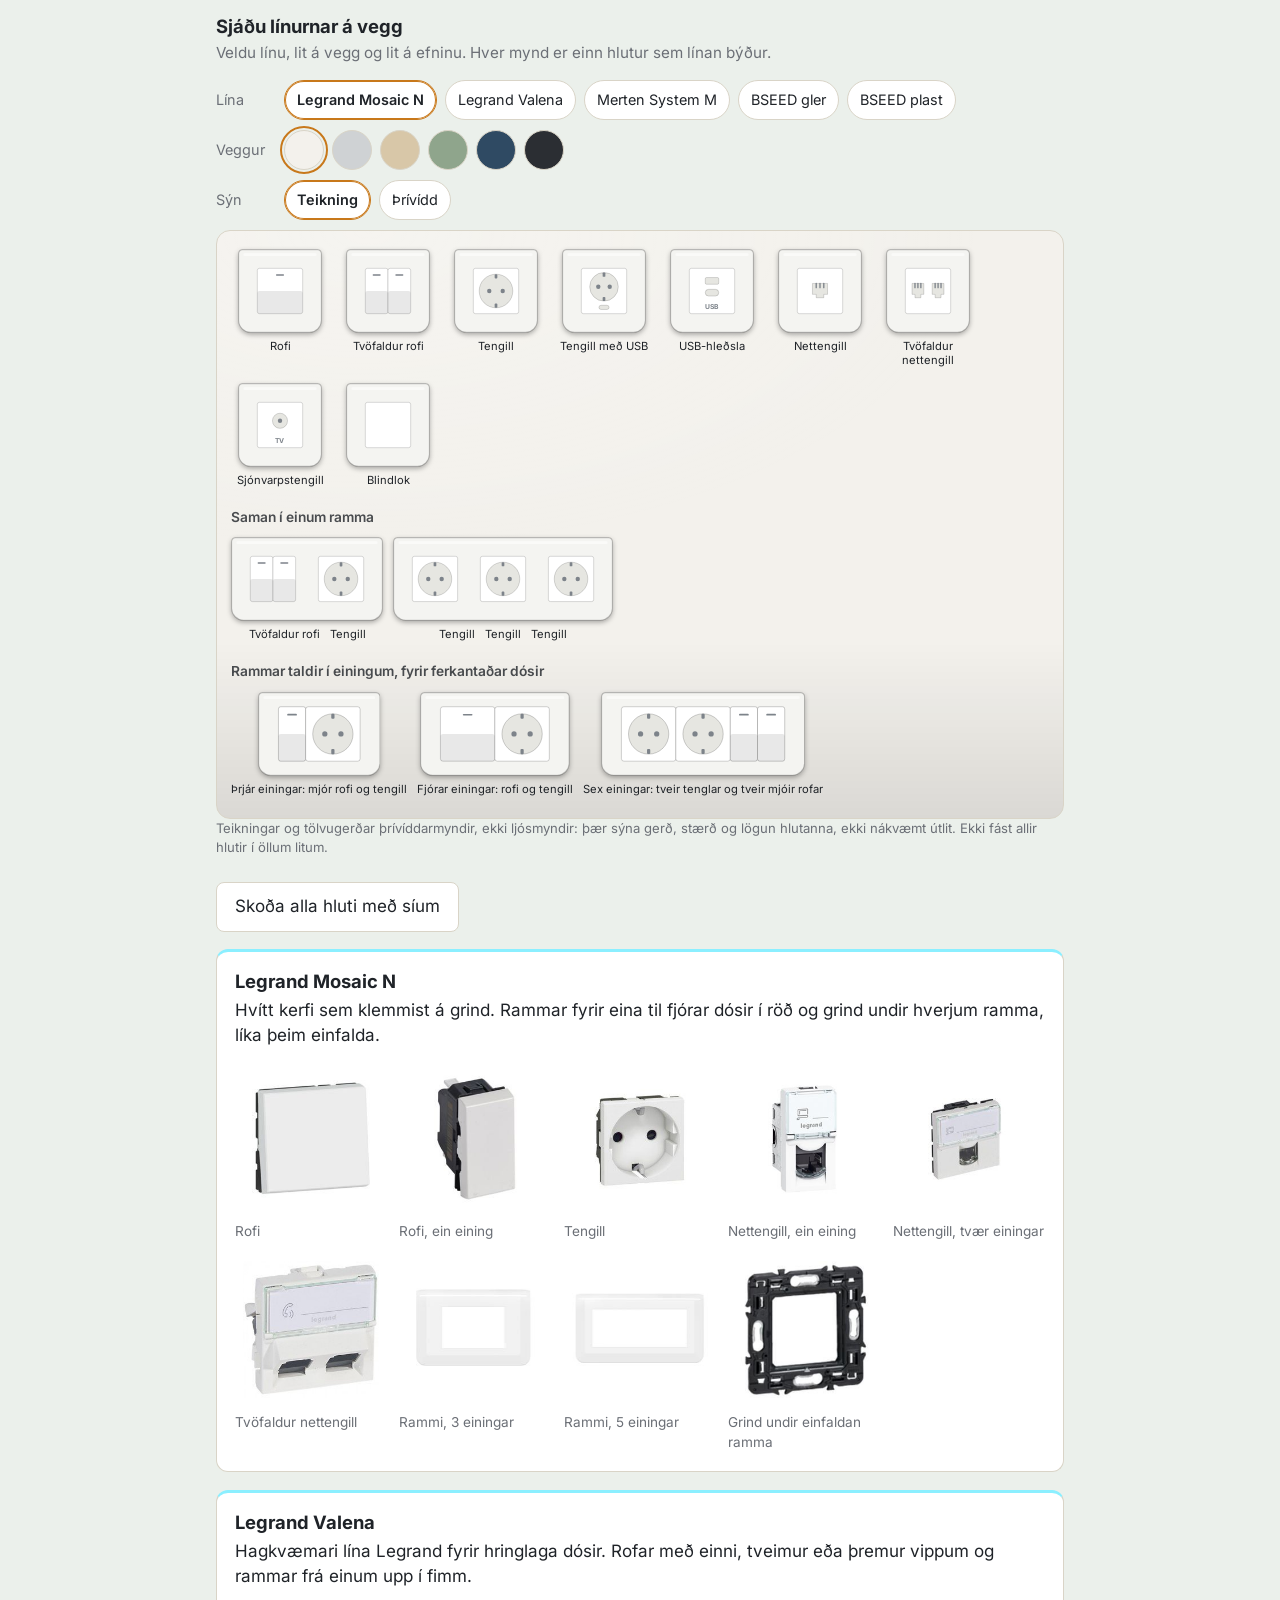
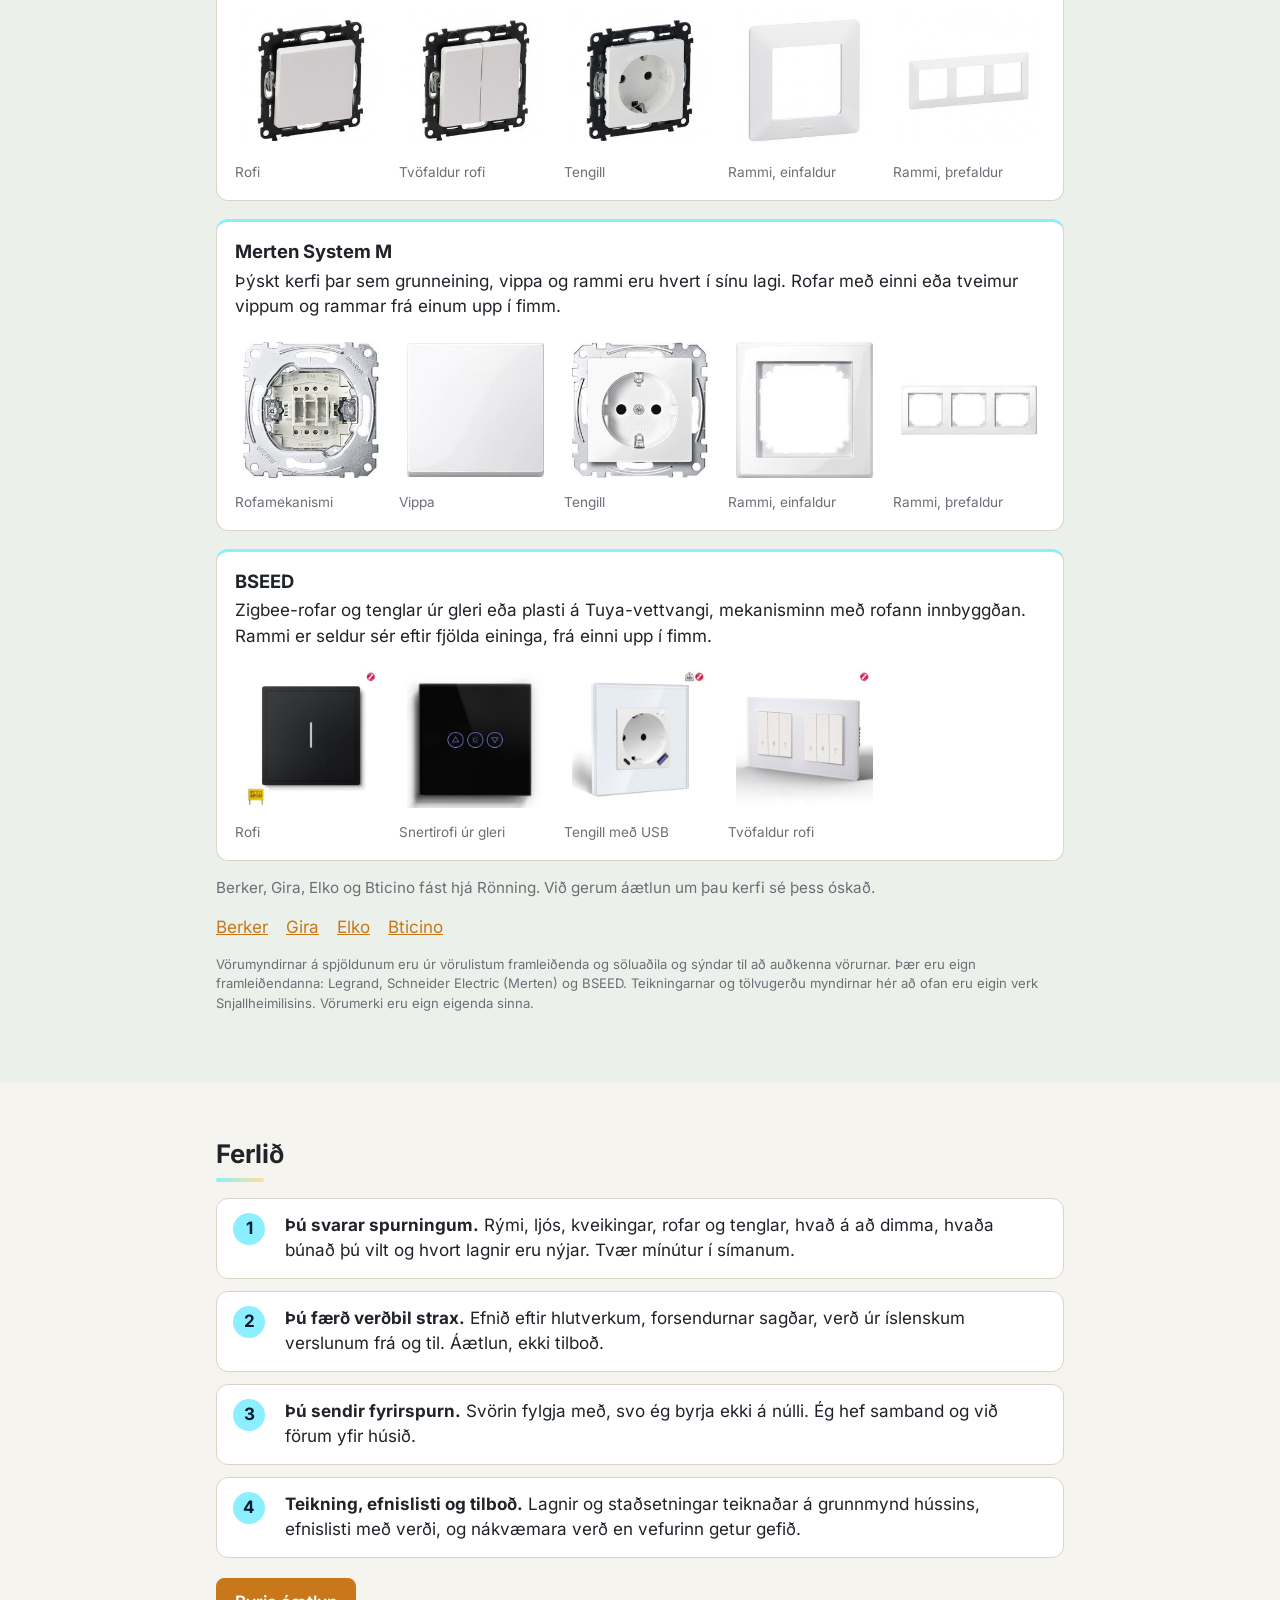
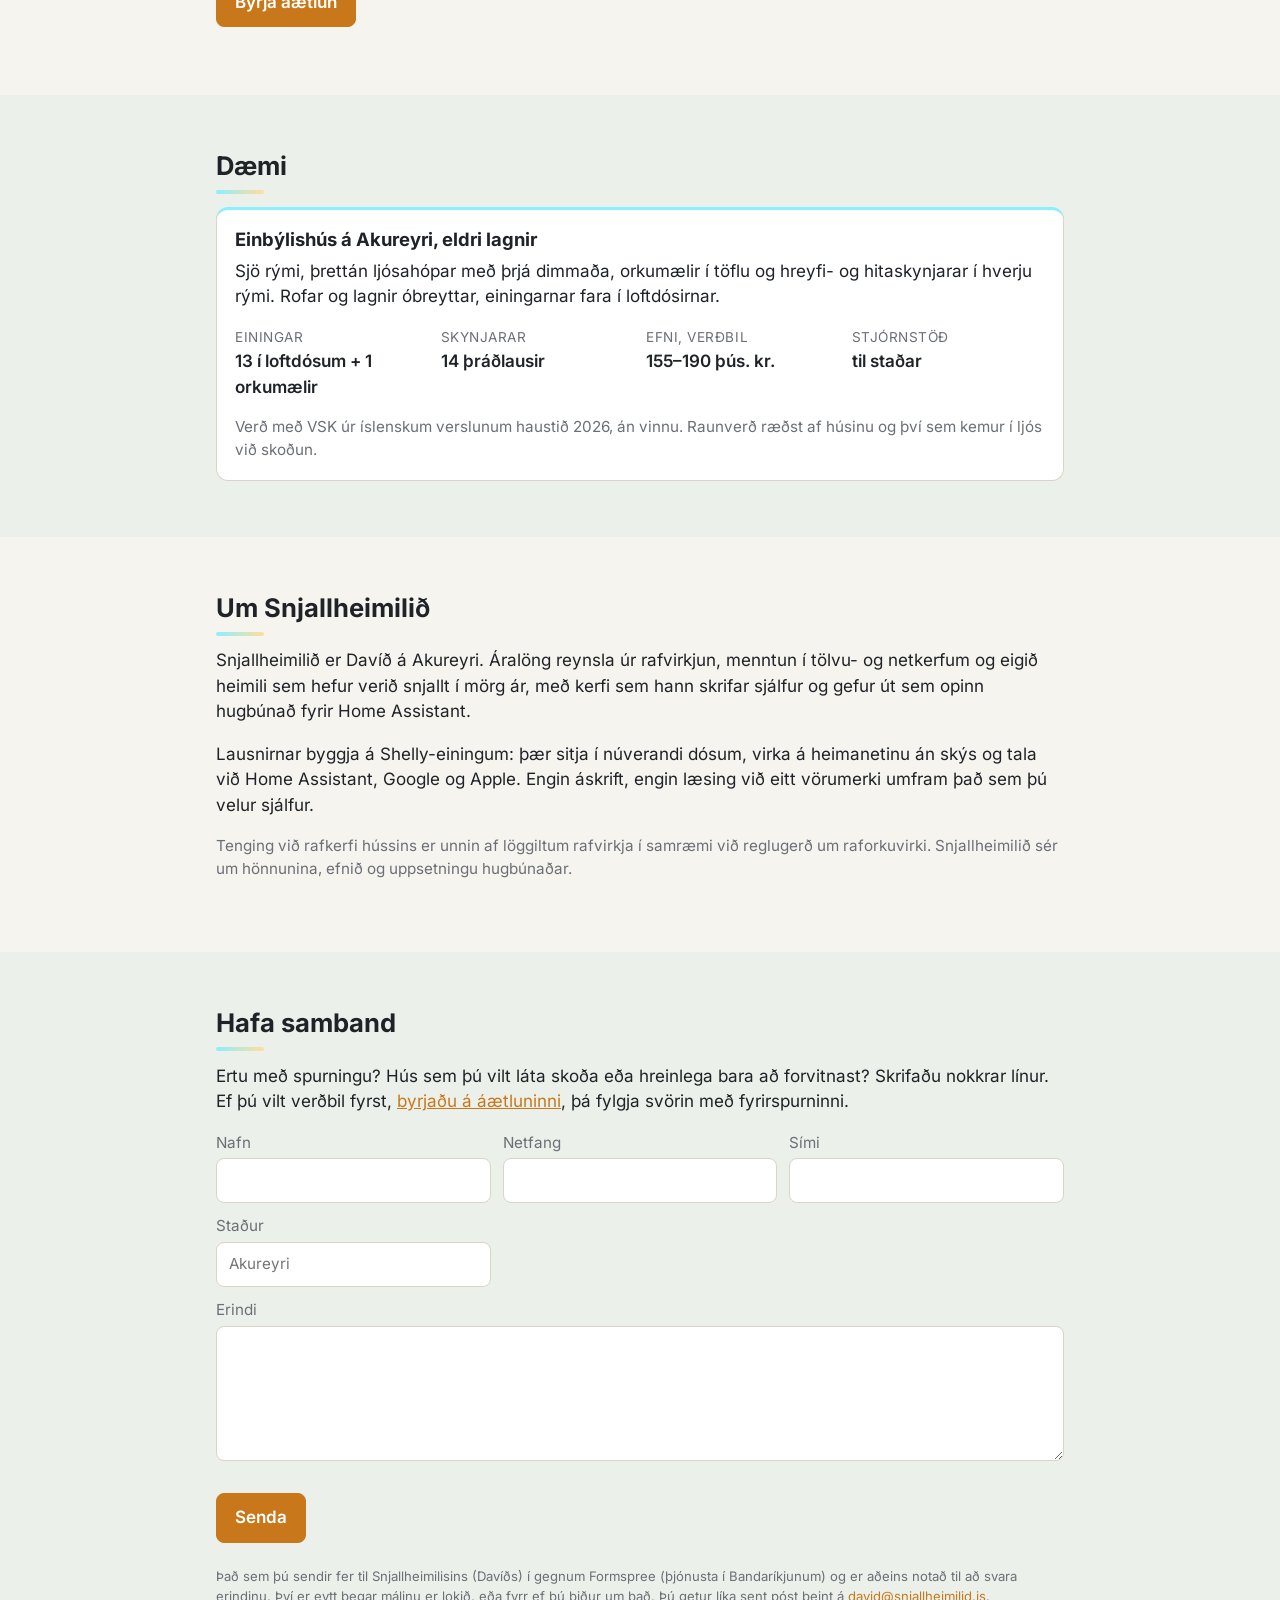
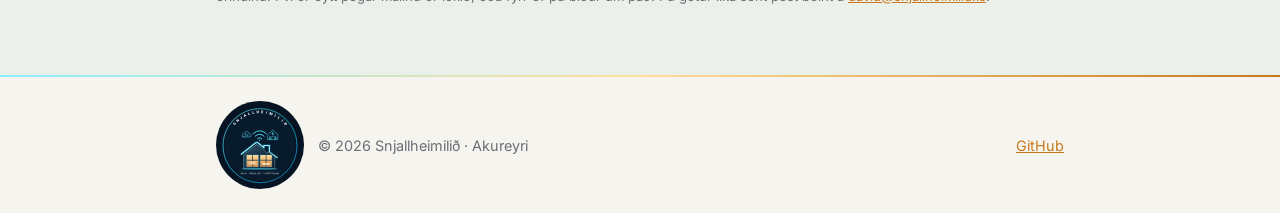
==== commit 8cc38616: "The product pictures are the makers', and the README says so README.md claimed every picture in the " ====
--- a/index.html
+++ b/index.html
@@ -2,6 +2,10 @@
 <html lang="is">
 <head>
 <meta charset="utf-8">
+<!-- What the page may load and where it may send: its own files, the visit counter and the contact form's post, nothing else.
+     No script stands in the page itself (the language pages carry their strings as JSON, which is data); style is allowed inline
+     because the drawings carry their measures in style attributes. check_docs.py checks every page against this. -->
+<meta http-equiv="Content-Security-Policy" content="default-src 'none'; script-src 'self' https://gc.zgo.at/count.v5.js; style-src 'self' 'unsafe-inline'; img-src 'self' https://snjallheimilid.goatcounter.com; media-src 'self'; font-src 'self'; connect-src 'self' https://formspree.io https://snjallheimilid.goatcounter.com; object-src 'none'; base-uri 'self'; form-action https://formspree.io">
 <meta name="viewport" content="width=device-width, initial-scale=1, viewport-fit=cover">
 <title>Snjallheimilið – snjallvæðing heimila á Akureyri</title>
 <meta name="description" content="Snjallheimilið: ljós, tenglar, hiti og skynjarar sem vinna saman. Svaraðu nokkrum spurningum og fáðu verðbil á efninu strax; teikning, efnislisti og tilboð á eftir.">
@@ -116,7 +120,7 @@
     <h1>Hvað kostar að gera heimilið snjallt?</h1>
     <p class="lede">Ljós sem kveikja sjálf, tenglar sem slökkva á sér, hiti sem fylgir deginum og skynjarar sem láta vita. Allt í núverandi rofum og dósum, með Shelly-einingum sem virka án nettengingar við útlönd.</p>
     <div class="cta">
-      <a class="btn primary" data-aetlun href="#">Fáðu verðbil á 2 mínútum</a>
+      <a class="btn primary" data-aetlun href="https://aetlun.snjallheimilid.is/quick.html">Fáðu verðbil á 2 mínútum</a>
       <a class="btn" href="#dagur">Hvernig virkar þetta?</a>
     </div>
     <p class="fine">Þú svarar spurningum um rýmin, ljósin og tenglana. Áætlunin sýnir efnið og verðbil, engin skuldbinding.</p>
@@ -135,7 +139,7 @@
         <button type="button" class="play" data-play>Spila</button>
       </div>
     </div>
-    <div class="cta"><a class="btn primary" data-aetlun href="#">Fá verðbil</a></div>
+    <div class="cta"><a class="btn primary" data-aetlun href="https://aetlun.snjallheimilid.is/quick.html">Fá verðbil</a></div>
   </div>
 </section>
 
@@ -180,7 +184,7 @@
       <div role="tabpanel" id="p-led" aria-labelledby="t-led" class="panel"><p>COB-borðar í RGB, RGB með stillanlegu hvítu eða stillanlegu hvítu (CCT), með spenni og stýringu sem ræður við litina. Borðarnir eru teiknaðir sem línuleg ljós á grunnmyndinni og taldir á metra.</p></div>
       <div role="tabpanel" id="p-stjorn" aria-labelledby="t-stjorn" class="panel"><p>Home Assistant, ýmist sem lítil stjórnstöð eða lítil tölva, ef þú vilt allt á einum stað. Án stjórnstöðvar virka einingarnar í Shelly-appinu.</p></div>
     </div>
-    <div class="cta"><a class="btn primary" data-aetlun href="#">Fá verðbil</a></div>
+    <div class="cta"><a class="btn primary" data-aetlun href="https://aetlun.snjallheimilid.is/quick.html">Fá verðbil</a></div>
   </div>
 </section>
 
@@ -194,7 +198,7 @@
     <div class="sys"><h3>Plejd</h3><p>Sænskt Bluetooth mesh-kerfi fyrir ljós. Einingarnar tala saman og styrkja netið, kerfið virkar án nettengingar og er sett upp í Plejd-appinu. Gateway þarf til að stýra að heiman. Enginn opinber Home Assistant-stuðningur, aðeins samfélagslausnir.</p><div class="pgrid"><figure class="pfig"><div class="pimg"><img src="img/products/plejd/gwy.jpg" width="180" height="180" loading="lazy" alt="Gateway"></div><figcaption>Gateway</figcaption></figure><figure class="pfig"><div class="pimg"><img src="img/products/plejd/dim.jpg" width="180" height="180" loading="lazy" alt="Dimmer í dós"></div><figcaption>Dimmer í dós</figcaption></figure><figure class="pfig"><div class="pimg"><img src="img/products/plejd/rel.jpg" width="180" height="180" loading="lazy" alt="Rofaliði í dós"></div><figcaption>Rofaliði í dós</figcaption></figure><figure class="pfig"><div class="pimg"><img src="img/products/plejd/jal.jpg" width="180" height="180" loading="lazy" alt="Gluggatjaldastýring"></div><figcaption>Gluggatjaldastýring</figcaption></figure><figure class="pfig"><div class="pimg"><img src="img/products/plejd/wph.jpg" width="180" height="180" loading="lazy" alt="Þráðlaus veggrofi"></div><figcaption>Þráðlaus veggrofi</figcaption></figure><figure class="pfig"><div class="pimg"><img src="img/products/plejd/wms.jpg" width="180" height="180" loading="lazy" alt="Hreyfiskynjari"></div><figcaption>Hreyfiskynjari</figcaption></figure><figure class="pfig"><div class="pimg"><img src="img/products/plejd/trm.jpg" width="180" height="180" loading="lazy" alt="Hitastillir"></div><figcaption>Hitastillir</figcaption></figure><figure class="pfig"><div class="pimg"><img src="img/products/plejd/led.jpg" width="180" height="180" loading="lazy" alt="LED-straumgjafi"></div><figcaption>LED-straumgjafi</figcaption></figure></div></div>
     <div class="sys"><h3>Tuya (Zigbee og Wi-Fi)</h3><p>Opinn vettvangur með mörgum framleiðendum, til dæmis BSEED. Hentar þar sem verð skiptir máli og útlit hönnunarrofa er mikilvægt: glerrofar, tenglar með USB og hitastýringar. Virkar með Zigbee og Home Assistant. Vottun, gæði og ábyrgð þarf að kanna fyrir hverja vöru.</p><div class="pgrid"><figure class="pfig"><div class="pimg"><img src="img/products/tuya/socket.jpg" width="180" height="180" loading="lazy" alt="Tengill með USB"></div><figcaption>Tengill með USB</figcaption></figure><figure class="pfig"><div class="pimg"><img src="img/products/tuya/touch.jpg" width="180" height="180" loading="lazy" alt="Rofi"></div><figcaption>Rofi</figcaption></figure><figure class="pfig"><div class="pimg"><img src="img/products/tuya/curtain.jpg" width="180" height="180" loading="lazy" alt="Tvöfaldur rofi"></div><figcaption>Tvöfaldur rofi</figcaption></figure><figure class="pfig"><div class="pimg"><img src="img/products/tuya/dim.jpg" width="180" height="180" loading="lazy" alt="Snertirofi úr gleri"></div><figcaption>Snertirofi úr gleri</figcaption></figure></div></div>
     </div>
-    <p class="muted small">Myndir eru úr vörulistum framleiðenda og söluaðila. Vörumerki og myndir eru eign eigenda sinna.</p>
+    <p class="muted small">Vörumyndirnar eru úr vörulistum framleiðenda og söluaðila og sýndar til að auðkenna vörurnar. Þær eru eign framleiðendanna: Shelly, Plejd og BSEED. Vörumerki eru eign eigenda sinna.</p>
   </div>
 </section>
 
@@ -228,7 +232,7 @@
     </div>
     <p class="muted">Berker, Gira, Elko og Bticino fást hjá Rönning. Við gerum áætlun um þau kerfi sé þess óskað.</p>
     <p class="links"><a href="https://www.ronning.is/category/0340---rofar--tenglar" target="_blank" rel="noopener">Berker</a> <a href="https://www.ronning.is/category/0342---gira-rofar--tenglar" target="_blank" rel="noopener">Gira</a> <a href="https://www.ronning.is/category/0341---elko-rofar--tenglar" target="_blank" rel="noopener">Elko</a> <a href="https://www.ronning.is/category/0343---bticino-rofar--tenglar" target="_blank" rel="noopener">Bticino</a></p>
-    <p class="muted small">Myndir eru úr vörulistum framleiðenda og söluaðila. Vörumerki og myndir eru eign eigenda sinna.</p>
+    <p class="muted small">Vörumyndirnar á spjöldunum eru úr vörulistum framleiðenda og söluaðila og sýndar til að auðkenna vörurnar. Þær eru eign framleiðendanna: Legrand, Schneider Electric (Merten) og BSEED. Teikningarnar og tölvugerðu myndirnar hér að ofan eru eigin verk Snjallheimilisins. Vörumerki eru eign eigenda sinna.</p>
   </div>
 </section>
 
@@ -241,7 +245,7 @@
       <li><div><b>Þú sendir fyrirspurn.</b> Svörin fylgja með, svo ég byrja ekki á núlli. Ég hef samband og við förum yfir húsið.</div></li>
       <li><div><b>Teikning, efnislisti og tilboð.</b> Lagnir og staðsetningar teiknaðar á grunnmynd hússins, efnislisti með verði, og nákvæmara verð en vefurinn getur gefið.</div></li>
     </ol>
-    <div class="cta"><a class="btn primary" data-aetlun href="#">Byrja áætlun</a></div>
+    <div class="cta"><a class="btn primary" data-aetlun href="https://aetlun.snjallheimilid.is/quick.html">Byrja áætlun</a></div>
   </div>
 </section>
 
@@ -274,7 +278,7 @@
 <section id="samband" class="alt">
   <div class="wrap">
     <h2>Hafa samband</h2>
-    <p>Ertu með spurningu? Hús sem þú vilt láta skoða eða hreinlega bara að forvitnast? Skrifaðu nokkrar línur. Ef þú vilt verðbil fyrst, <a data-aetlun href="#">byrjaðu á áætluninni</a>, þá fylgja svörin með fyrirspurninni.</p>
+    <p>Ertu með spurningu? Hús sem þú vilt láta skoða eða hreinlega bara að forvitnast? Skrifaðu nokkrar línur. Ef þú vilt verðbil fyrst, <a data-aetlun href="https://aetlun.snjallheimilid.is/quick.html">byrjaðu á áætluninni</a>, þá fylgja svörin með fyrirspurninni.</p>
     <form id="contact" method="post" action="https://formspree.io/f/mjyypvge">
       <input type="hidden" name="_subject" value="Fyrirspurn af snjallheimilid.is">
       <div class="grid2">
@@ -299,6 +303,8 @@
   </div>
 </footer>
 <script src="site.js"></script>
-<script data-goatcounter="https://snjallheimilid.goatcounter.com/count" async src="https://gc.zgo.at/count.js"></script>
+<!-- the visit counter, pinned: GoatCounter's versioned script with its hash (goatcounter.com/help/countjs-versions); count.js with no
+     version is whatever is served that day -->
+<script data-goatcounter="https://snjallheimilid.goatcounter.com/count" async src="https://gc.zgo.at/count.v5.js" crossorigin="anonymous" integrity="sha384-atnOLvQb9t+jTSipvd75X2yginT4PjVbqDdlJAmxMm+wYElFmeR6EmLP5bYeoRVQ"></script>
 </body>
 </html>
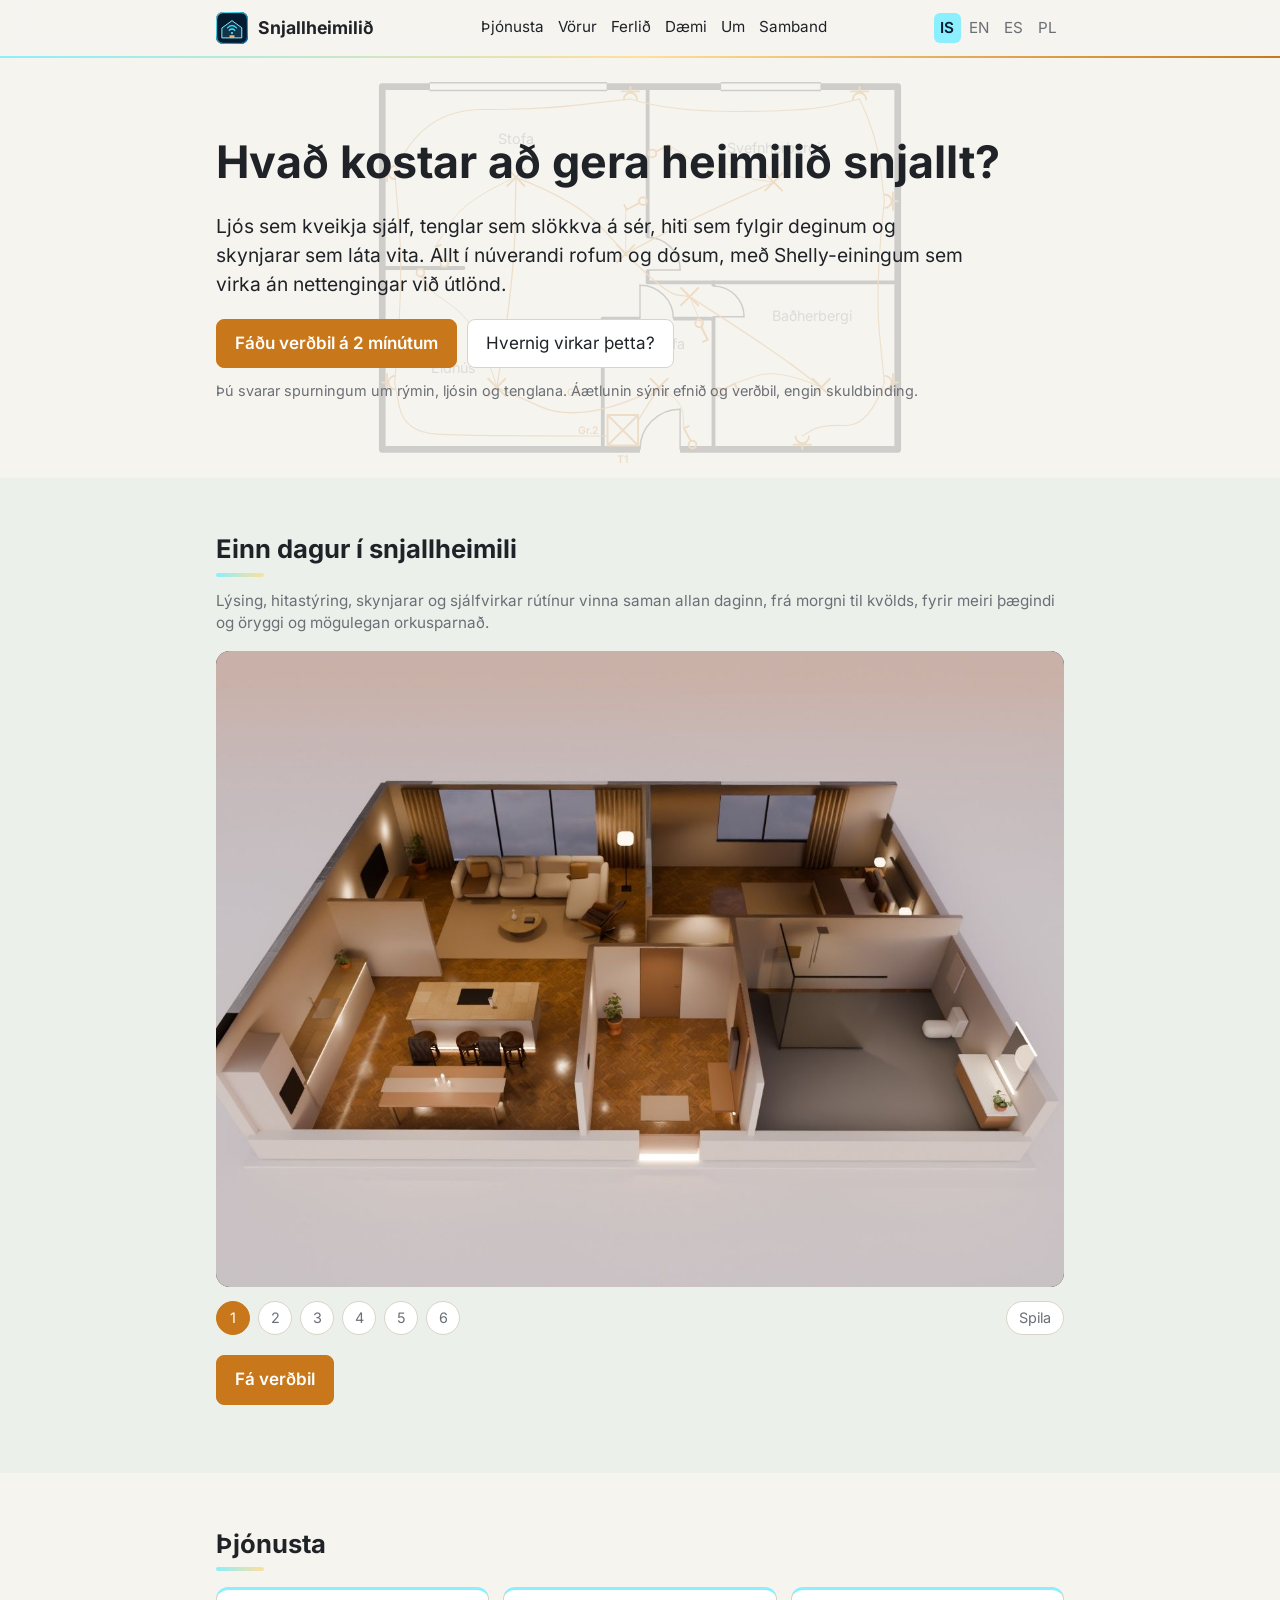
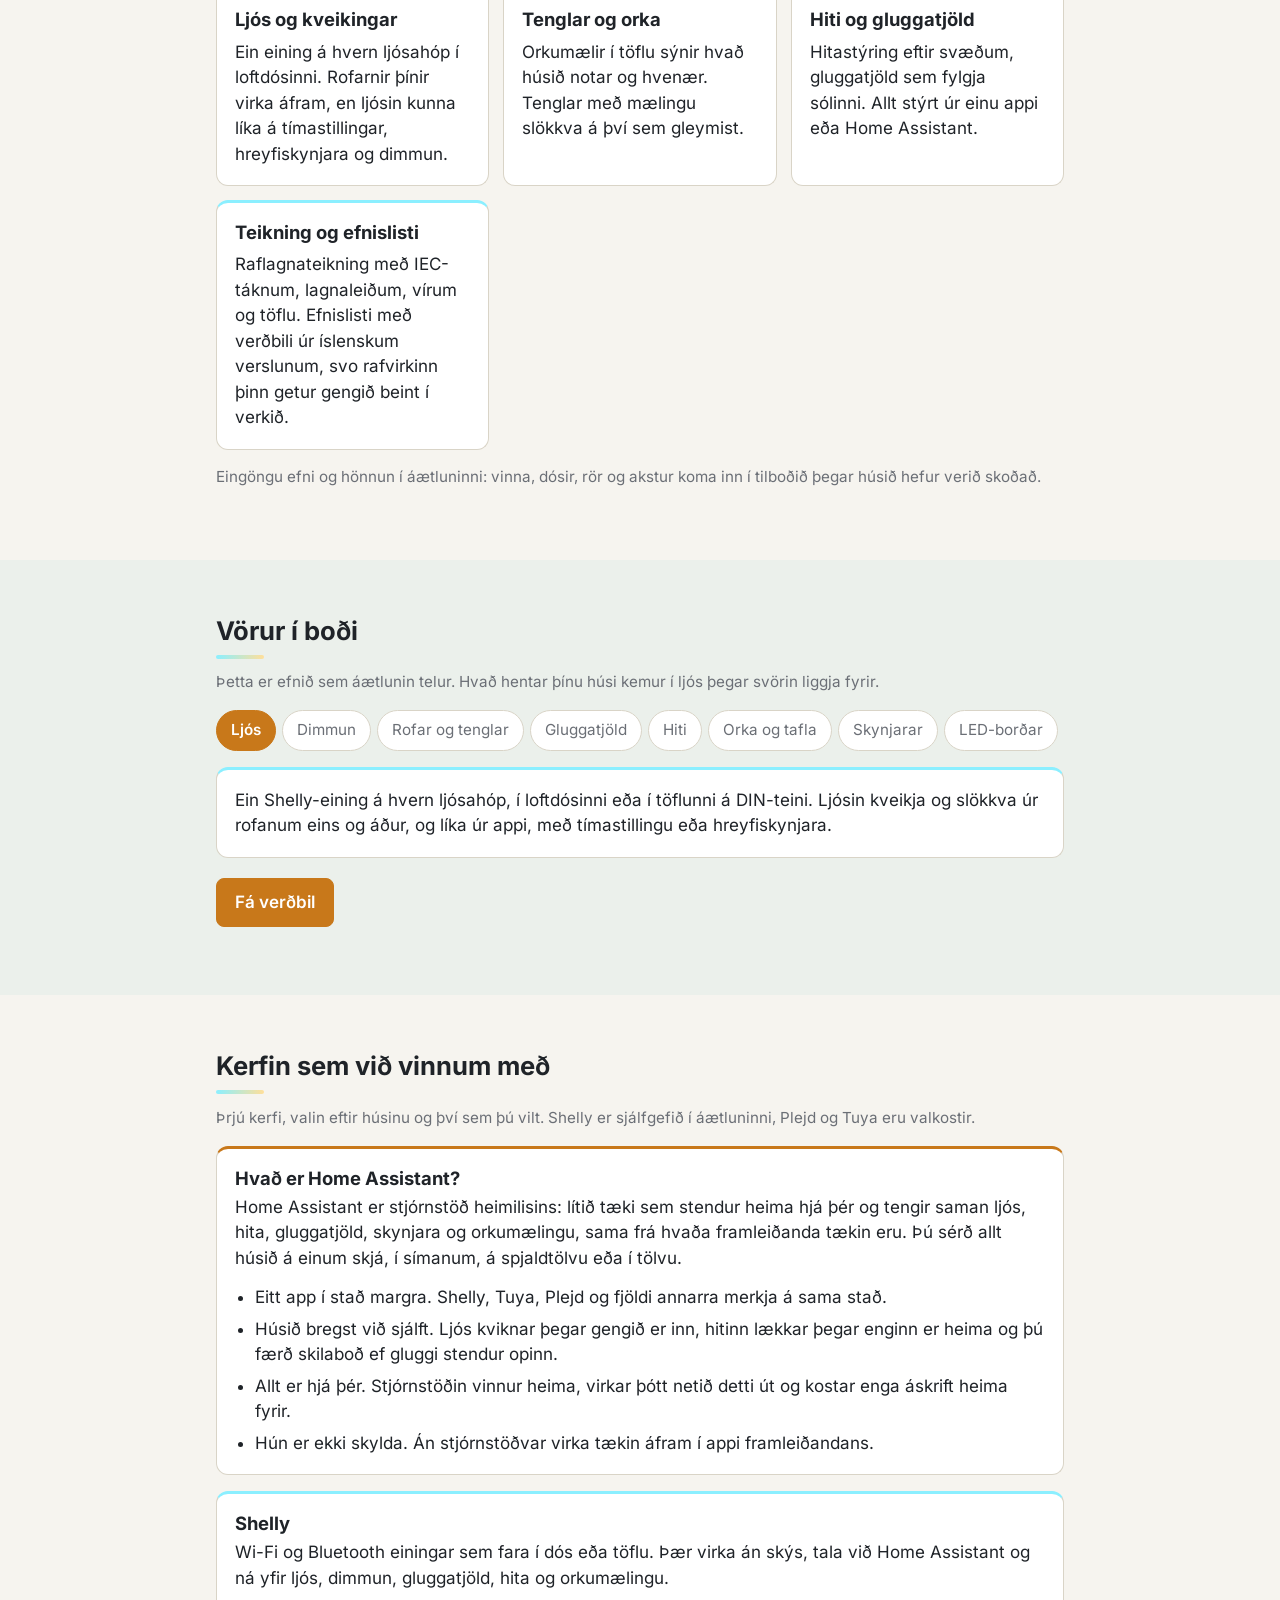
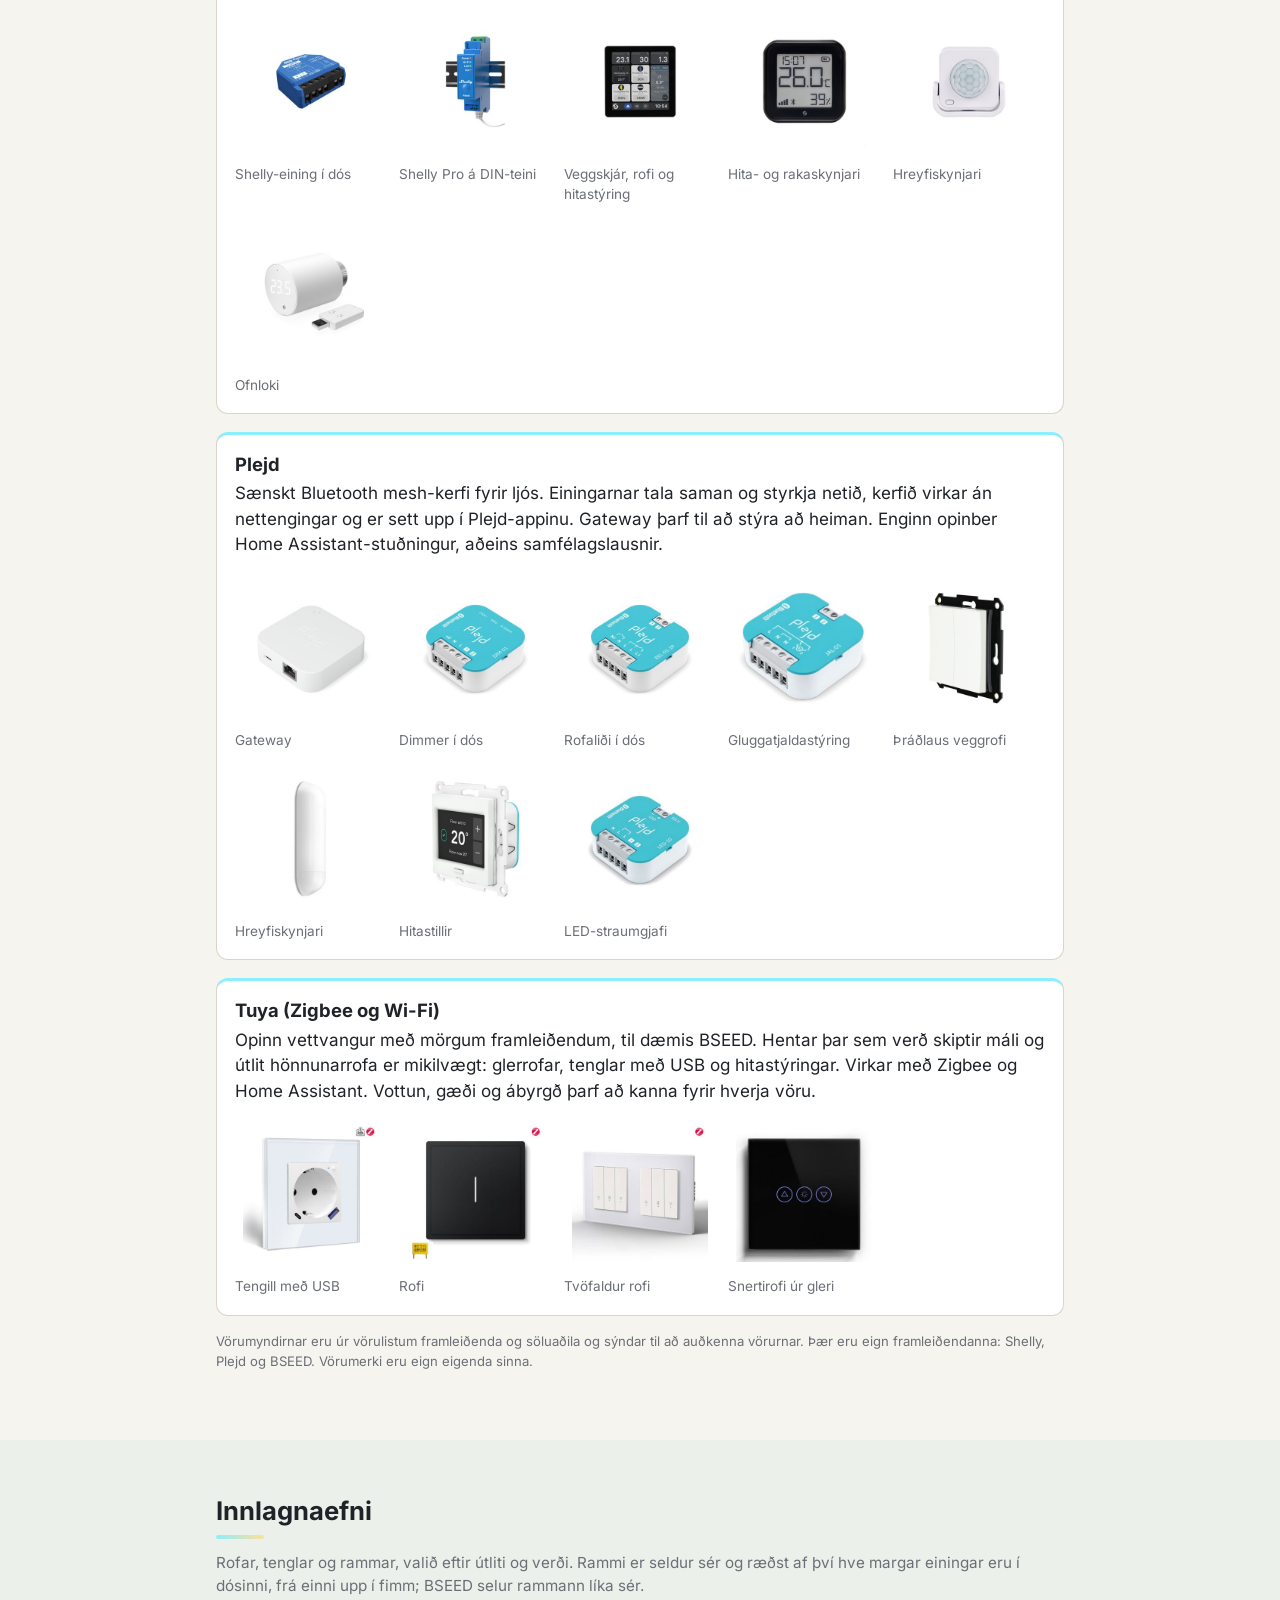
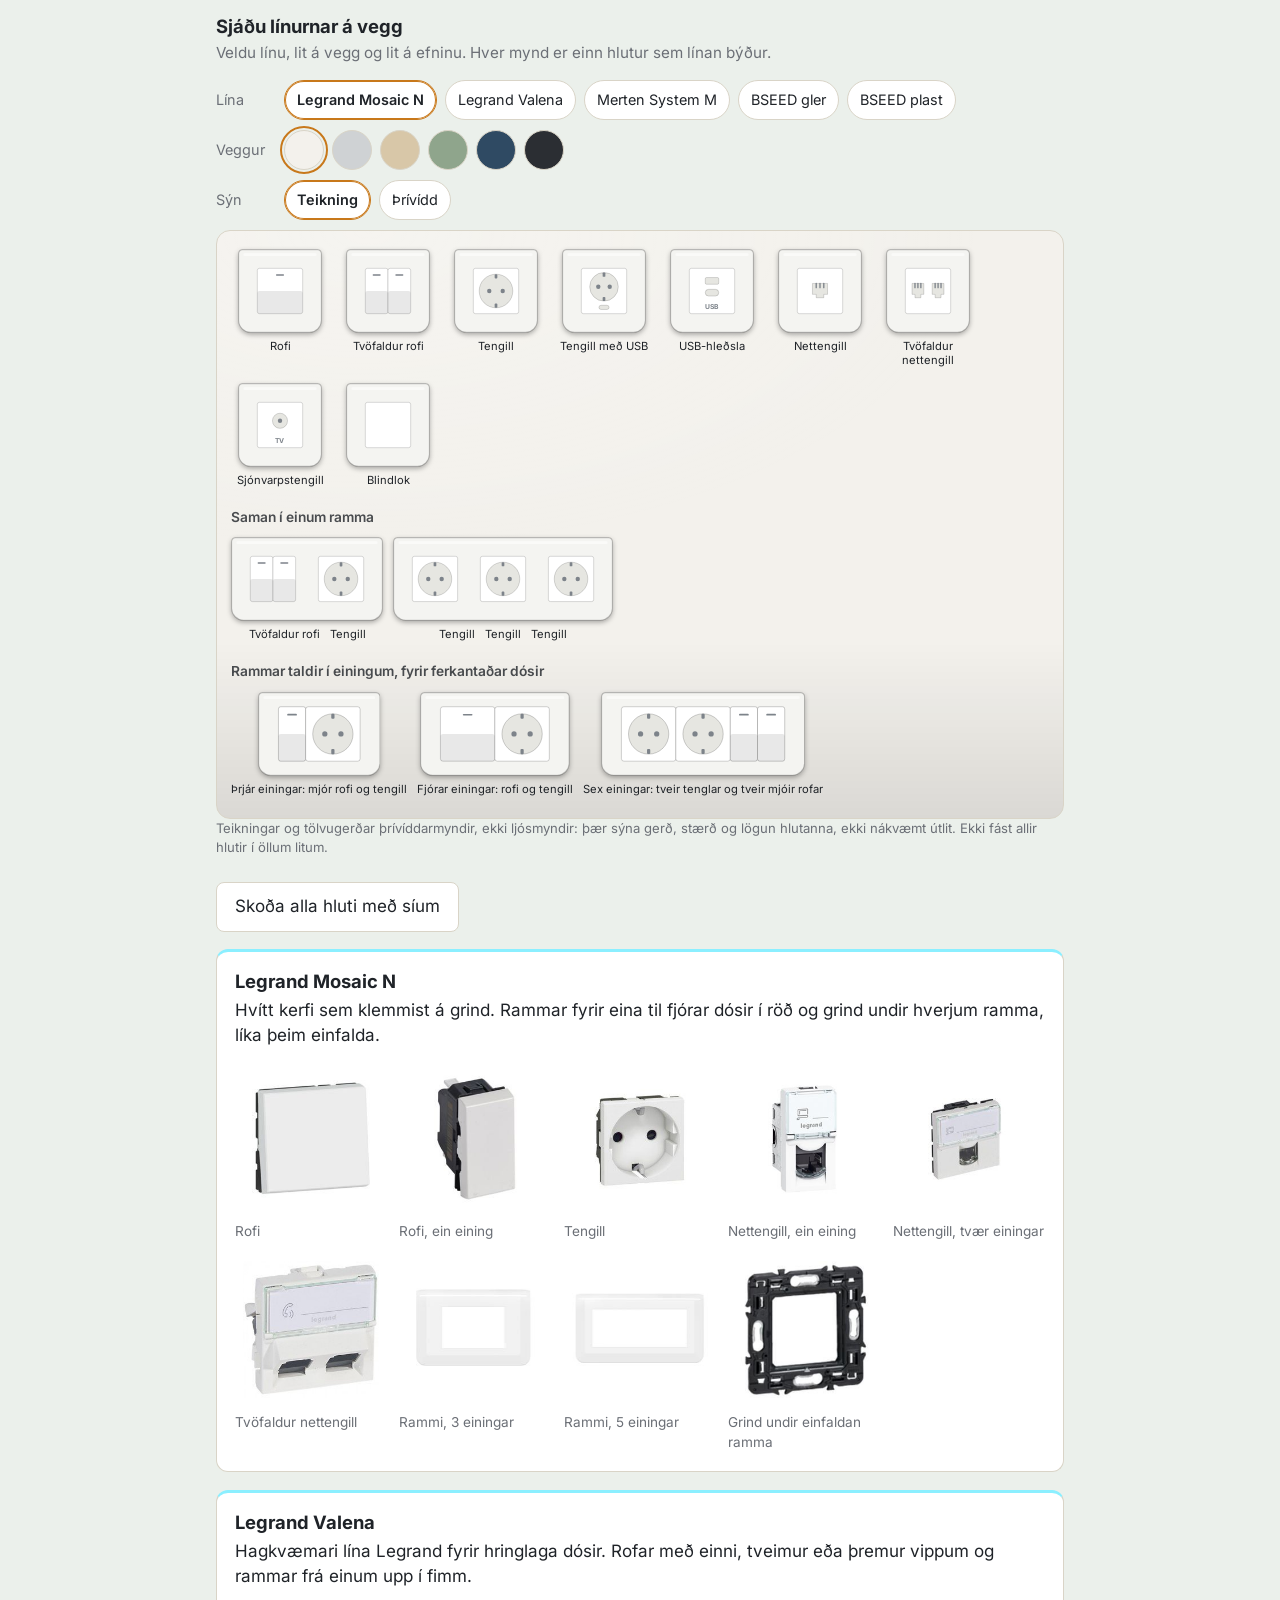
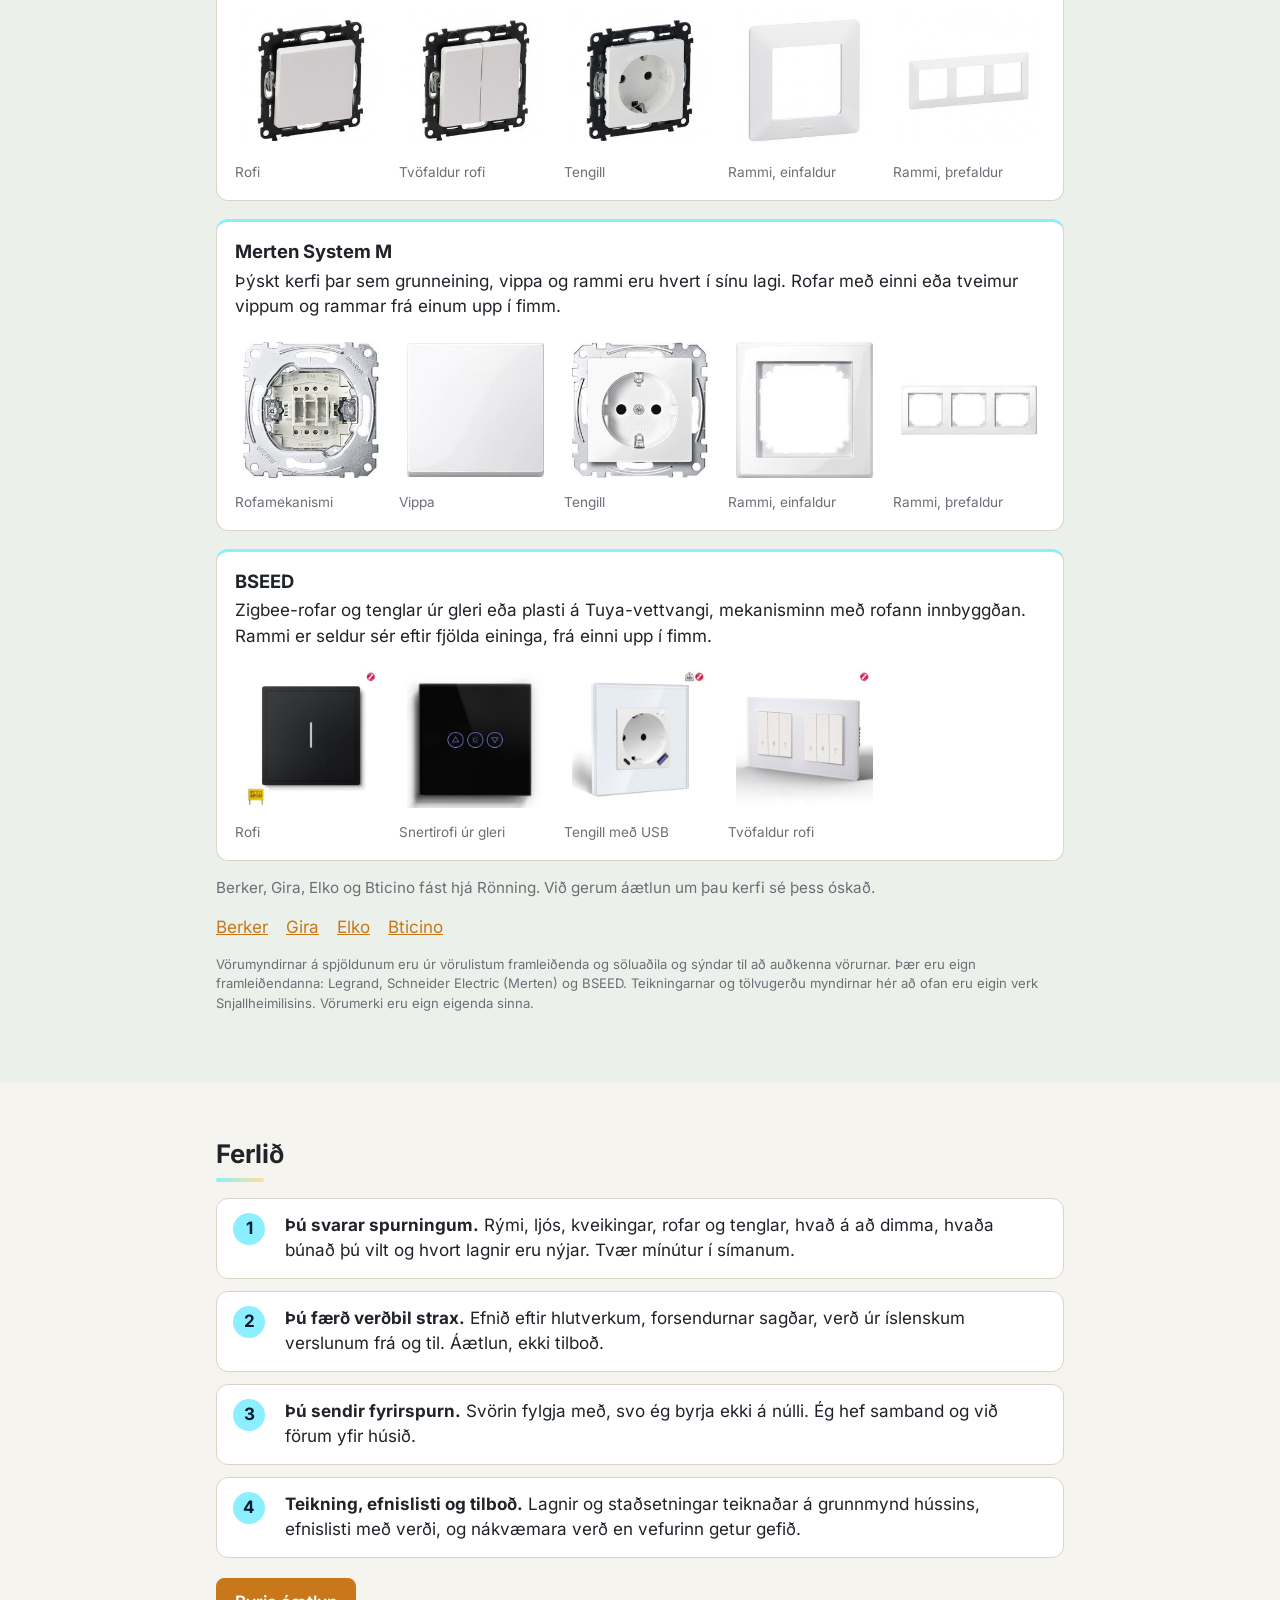
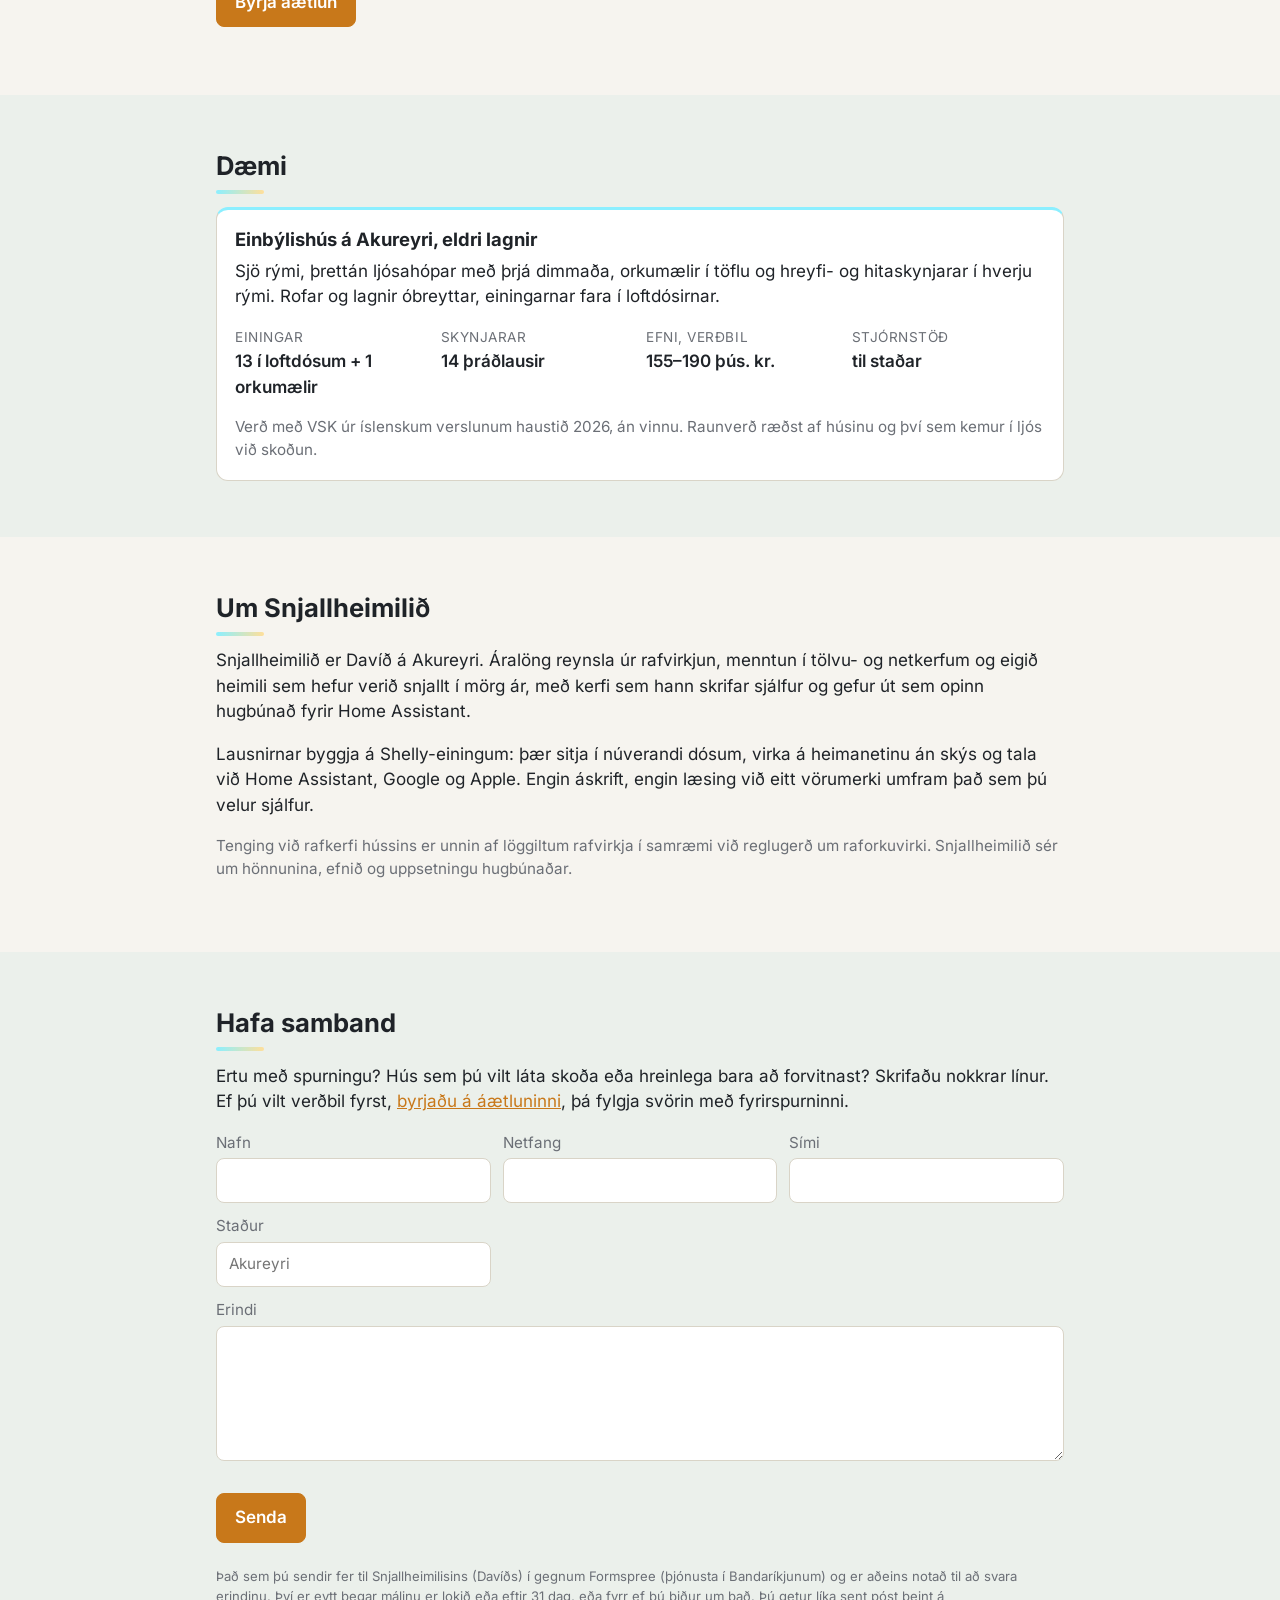
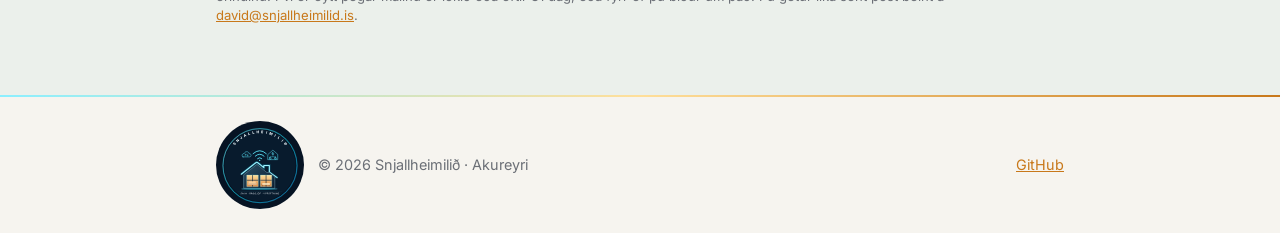
==== commit 07cd2e30: "The contact form: what is sent is deleted after 31 days at the latest Owner 2026-11-27: the line und" ====
--- a/index.html
+++ b/index.html
@@ -290,7 +290,7 @@
       <label>Erindi<textarea name="message" rows="5" required></textarea></label>
       <input type="text" name="_gotcha" tabindex="-1" autocomplete="off" class="gotcha" aria-hidden="true">
       <div class="cta"><button type="submit" class="btn primary">Senda</button><span id="formMsg" class="fine" role="status"></span></div>
-      <p class="muted small">Það sem þú sendir fer til Snjallheimilisins (Davíðs) í gegnum Formspree (þjónusta í Bandaríkjunum) og er aðeins notað til að svara erindinu. Því er eytt þegar málinu er lokið, eða fyrr ef þú biður um það. Þú getur líka sent póst beint á <a href="mailto:david@snjallheimilid.is">david@snjallheimilid.is</a>.</p>
+      <p class="muted small">Það sem þú sendir fer til Snjallheimilisins (Davíðs) í gegnum Formspree (þjónusta í Bandaríkjunum) og er aðeins notað til að svara erindinu. Því er eytt þegar málinu er lokið eða eftir 31 dag, eða fyrr ef þú biður um það. Þú getur líka sent póst beint á <a href="mailto:david@snjallheimilid.is">david@snjallheimilid.is</a>.</p>
     </form>
   </div>
 </section>
